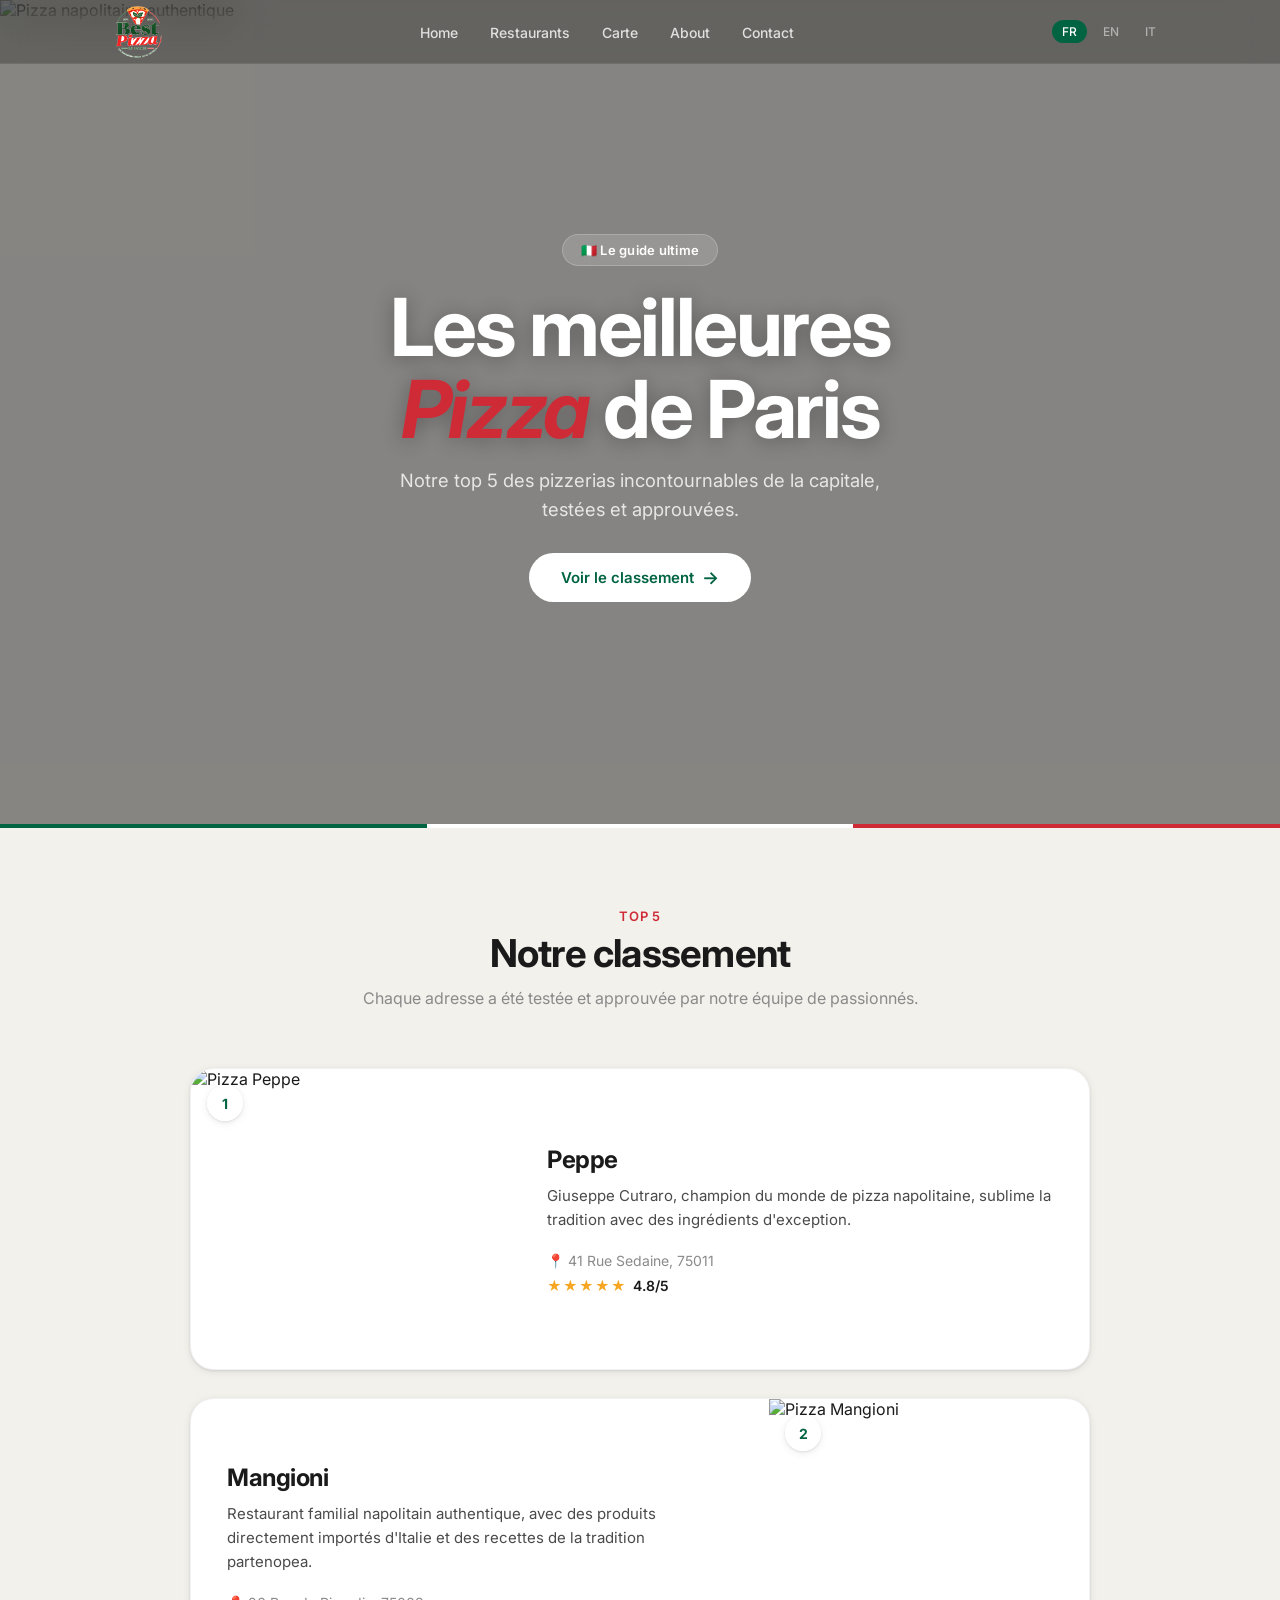
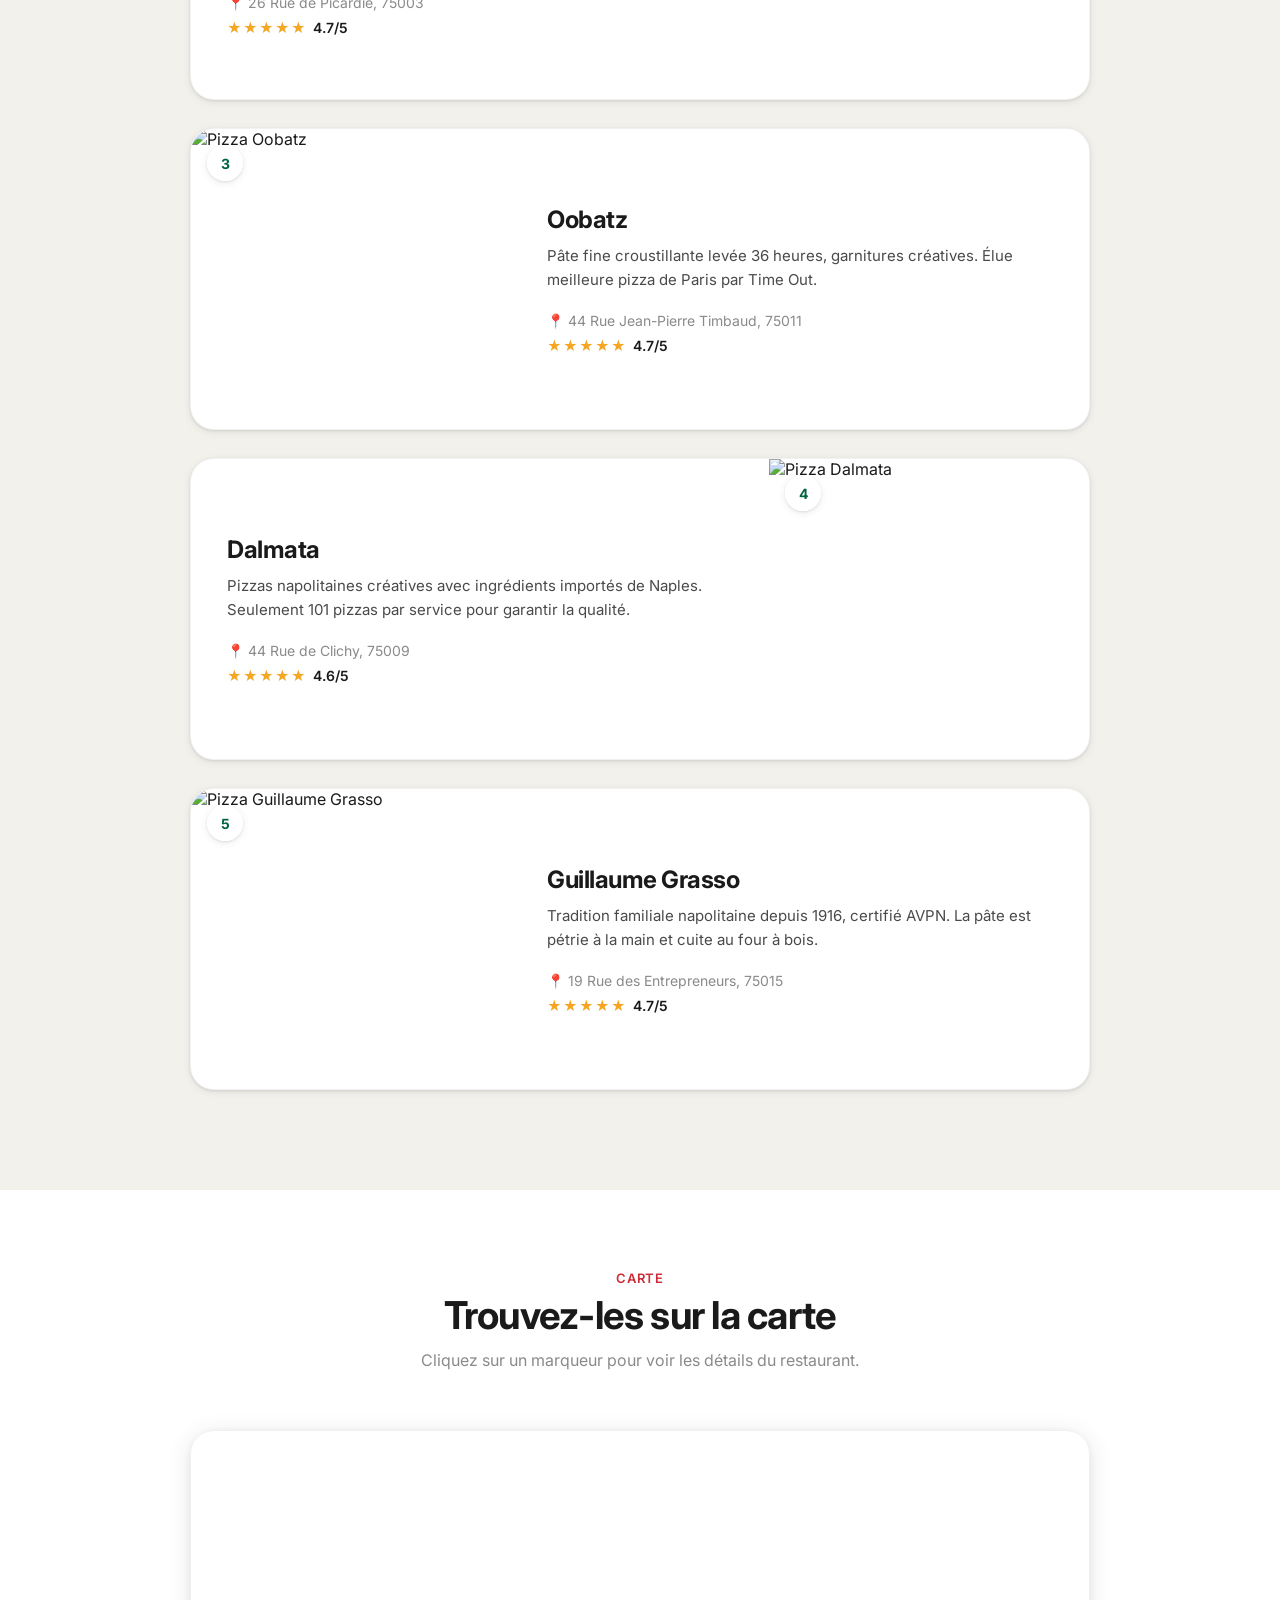
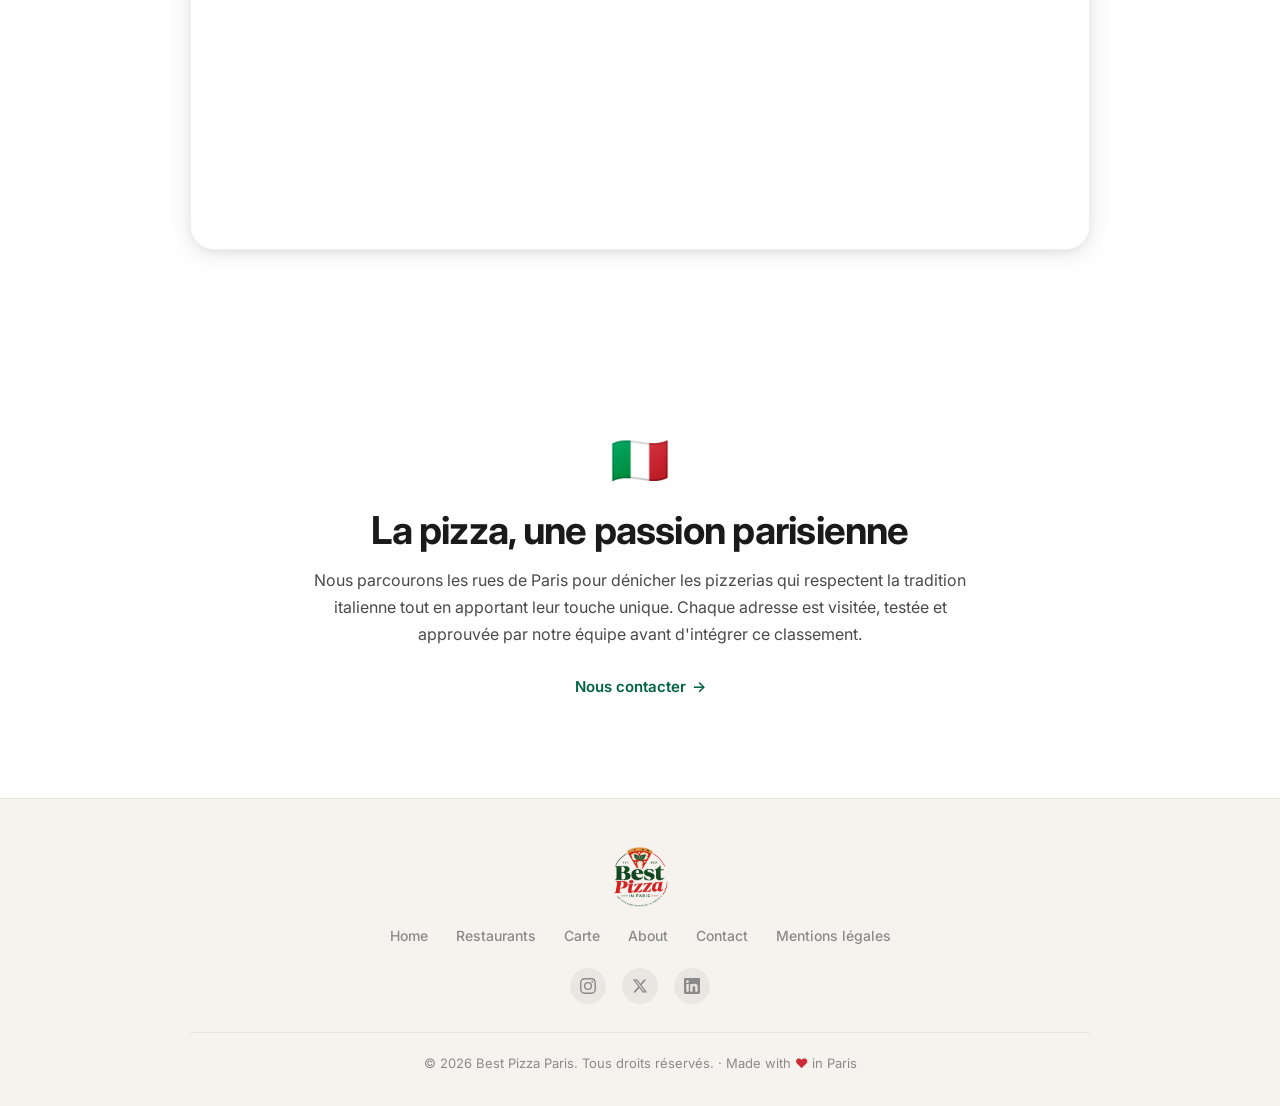
==== index.html @ 92c6fff0 "Initial commit: Best Pizza Paris website Top 5 des meilleures pizzerias de Paris avec hero immersif," ====
<!DOCTYPE html>
<html lang="fr" dir="ltr">
<head>
  <meta charset="UTF-8">
  <meta name="viewport" content="width=device-width, initial-scale=1.0">
  <title>Best Pizza Paris 2026 — Top 5 des meilleures pizzerias de Paris</title>
  <meta name="description" content="Classement 2026 des 5 meilleures pizzerias de Paris : Peppe, Mangioni, Oobatz, Dalmata et Guillaume Grasso. Adresses, avis et carte interactive pour trouver la meilleure pizza napolitaine de la capitale.">
  <meta name="keywords" content="meilleure pizza Paris, pizzeria Paris, pizza napolitaine Paris, top pizza Paris 2026, Peppe pizza, Mangioni, Oobatz, Dalmata, Guillaume Grasso, best pizza Paris">
  <meta name="author" content="Best Pizza Paris">
  <meta name="robots" content="index, follow">
  <link rel="canonical" href="https://bestpizzaparis.com/">

  <!-- Open Graph / Facebook -->
  <meta property="og:type" content="website">
  <meta property="og:url" content="https://bestpizzaparis.com/">
  <meta property="og:title" content="Best Pizza Paris 2026 — Top 5 des meilleures pizzerias">
  <meta property="og:description" content="Classement 2026 des 5 meilleures pizzerias de Paris. Peppe, Mangioni, Oobatz, Dalmata et Guillaume Grasso : adresses, avis et carte interactive.">
  <meta property="og:image" content="https://bestpizzaparis.com/logo.png">
  <meta property="og:locale" content="fr_FR">
  <meta property="og:site_name" content="Best Pizza Paris">

  <!-- Twitter -->
  <meta name="twitter:card" content="summary_large_image">
  <meta name="twitter:title" content="Best Pizza Paris 2026 — Top 5 des meilleures pizzerias">
  <meta name="twitter:description" content="Classement 2026 des 5 meilleures pizzerias de Paris. Adresses, avis et carte interactive.">
  <meta name="twitter:image" content="https://bestpizzaparis.com/logo.png">

  <!-- Favicon -->
  <link rel="icon" href="logo.png" type="image/png">
  <link rel="apple-touch-icon" href="logo.png">
  <link rel="preconnect" href="https://fonts.googleapis.com">
  <link rel="preconnect" href="https://fonts.gstatic.com" crossorigin>
  <link href="https://fonts.googleapis.com/css2?family=Inter:wght@300;400;500;600;700&display=swap" rel="stylesheet">
  <link rel="stylesheet" href="https://unpkg.com/leaflet@1.9.4/dist/leaflet.css">
  <script src="https://unpkg.com/leaflet@1.9.4/dist/leaflet.js"></script>

  <style>
    *, *::before, *::after { margin: 0; padding: 0; box-sizing: border-box; }

    :root {
      --green: #006341;
      --green-light: #e8f5ee;
      --red: #CE2B37;
      --red-light: #fdf0f0;

      --bg: #f3f1ec;
      --bg-white: #ffffff;
      --bg-warm: #f6f3ee;

      --text-dark: #1a1a1a;
      --text-body: #4a4a4a;
      --text-muted: #8a8a8a;

      --font: 'Inter', -apple-system, BlinkMacSystemFont, 'Segoe UI', sans-serif;
      --radius: 16px;
      --radius-lg: 24px;
      --shadow-sm: 0 2px 8px rgba(0,0,0,0.08), 0 1px 3px rgba(0,0,0,0.1);
      --shadow-md: 0 4px 24px rgba(0,0,0,0.1), 0 2px 8px rgba(0,0,0,0.06);
      --shadow-lg: 0 12px 48px rgba(0,0,0,0.12), 0 4px 16px rgba(0,0,0,0.08);
      --ease: cubic-bezier(0.25, 0.1, 0.25, 1.0);
    }

    html { scroll-behavior: smooth; }

    body {
      font-family: var(--font);
      color: var(--text-dark);
      background: var(--bg);
      -webkit-font-smoothing: antialiased;
      overflow-x: hidden;
    }

    img { max-width: 100%; display: block; }
    a { text-decoration: none; color: inherit; }

    /* ===== TRICOLOR BAR ===== */
    .tricolor {
      height: 3px;
      background: linear-gradient(90deg, var(--green) 33.33%, #fff 33.33%, #fff 66.66%, var(--red) 66.66%);
      position: relative;
      z-index: 10000;
    }

    /* ===== NAV ===== */
    .nav {
      position: fixed;
      top: 0;
      left: 0;
      right: 0;
      z-index: 9999;
      height: 64px;
      background: rgba(0, 0, 0, 0.25);
      backdrop-filter: saturate(180%) blur(20px);
      -webkit-backdrop-filter: saturate(180%) blur(20px);
      border-bottom: 1px solid rgba(255,255,255,0.08);
      display: flex;
      align-items: center;
      justify-content: center;
      transition: background 0.4s ease;
    }

    .nav.nav--scrolled {
      background: rgba(255, 255, 255, 0.92);
      border-bottom-color: rgba(0,0,0,0.06);
    }

    .nav__inner {
      width: 100%;
      max-width: 1100px;
      display: flex;
      align-items: center;
      justify-content: space-between;
      padding: 0 24px;
    }

    .nav__logo {
      display: flex;
      align-items: center;
    }

    .nav__logo-img {
      height: 52px;
      width: auto;
      filter: brightness(1.15);
    }

    .nav--scrolled .nav__logo-img {
      filter: none;
    }

    .nav__links {
      display: flex;
      align-items: center;
      gap: 32px;
      list-style: none;
    }

    .nav__link {
      font-size: 14px;
      font-weight: 500;
      color: rgba(255,255,255,0.8);
      transition: color 0.3s ease;
    }

    .nav__link:hover { color: #fff; }
    .nav--scrolled .nav__link { color: var(--text-body); }
    .nav--scrolled .nav__link:hover { color: var(--text-dark); }

    .nav__right {
      display: flex;
      align-items: center;
      gap: 6px;
    }

    .nav__lang-item {
      font-size: 12px;
      font-weight: 500;
      color: rgba(255,255,255,0.5);
      padding: 4px 10px;
      border-radius: 980px;
      cursor: pointer;
      transition: all 0.3s ease;
    }

    .nav__lang-item:hover { color: rgba(255,255,255,0.9); }
    .nav__lang-item.active { color: #fff; background: var(--green); }
    .nav--scrolled .nav__lang-item { color: var(--text-muted); }
    .nav--scrolled .nav__lang-item:hover { color: var(--text-body); }

    .nav__menu-btn {
      display: none;
      background: none;
      border: none;
      cursor: pointer;
      width: 24px;
      height: 24px;
      flex-direction: column;
      justify-content: center;
      align-items: center;
      gap: 5px;
    }

    .nav__menu-btn span {
      display: block;
      width: 18px;
      height: 1.5px;
      background: #fff;
      border-radius: 1px;
      transition: background 0.3s ease;
    }

    .nav--scrolled .nav__menu-btn span { background: var(--text-dark); }

    @media (max-width: 768px) {
      .nav__links { display: none; }
      .nav__menu-btn { display: flex; }
    }

    /* ===== HERO ===== */
    .hero {
      position: relative;
      min-height: 92vh;
      display: flex;
      align-items: center;
      justify-content: center;
      overflow: hidden;
    }

    .hero__bg {
      position: absolute;
      inset: 0;
      z-index: 0;
    }

    .hero__bg img {
      width: 100%;
      height: 100%;
      object-fit: cover;
      object-position: center 40%;
    }

    .hero__bg::after {
      content: '';
      position: absolute;
      inset: 0;
      background: rgba(0,0,0,0.45);
    }

    .hero__content {
      position: relative;
      z-index: 1;
      text-align: center;
      padding: 56px 24px 48px;
      max-width: 800px;
    }

    .hero__badge {
      display: inline-flex;
      align-items: center;
      gap: 6px;
      background: rgba(255,255,255,0.15);
      backdrop-filter: blur(12px);
      -webkit-backdrop-filter: blur(12px);
      border: 1px solid rgba(255,255,255,0.2);
      color: #fff;
      font-size: 13px;
      font-weight: 600;
      padding: 7px 18px;
      border-radius: 980px;
      margin-bottom: 20px;
      letter-spacing: .02em;
    }

    .hero__title {
      font-size: clamp(2.8rem, 7vw + 0.5rem, 5rem);
      font-weight: 700;
      color: #fff;
      letter-spacing: -.03em;
      line-height: 1.02;
      margin-bottom: 16px;
      text-shadow: 0 2px 20px rgba(0,0,0,0.3);
    }

    .hero__title-accent {
      color: var(--red);
      font-style: italic;
    }

    .hero__subtitle {
      font-size: clamp(1rem, 1.5vw, 1.15rem);
      font-weight: 400;
      color: rgba(255,255,255,0.8);
      line-height: 1.6;
      margin-bottom: 28px;
      max-width: 480px;
      margin-left: auto;
      margin-right: auto;
    }

    .hero__cta {
      display: inline-flex;
      align-items: center;
      gap: 8px;
      background: #fff;
      color: var(--green);
      font-size: 15px;
      font-weight: 600;
      padding: 14px 32px;
      border-radius: 980px;
      transition: all 0.3s var(--ease);
    }

    .hero__cta:hover {
      background: var(--green);
      color: #fff;
      transform: translateY(-2px);
      box-shadow: 0 8px 30px rgba(0,0,0,0.3);
    }

    .hero__cta-arrow {
      transition: transform 0.3s var(--ease);
      font-size: 18px;
    }

    .hero__cta:hover .hero__cta-arrow { transform: translateX(4px); }

    /* Tricolor stripe at bottom of hero */
    .hero__stripe {
      position: absolute;
      bottom: 0;
      left: 0;
      right: 0;
      height: 4px;
      background: linear-gradient(90deg, var(--green) 33.33%, #fff 33.33%, #fff 66.66%, var(--red) 66.66%);
      z-index: 2;
    }

    @media (max-width: 768px) {
      .hero { min-height: 80vh; }
      .hero__content { padding: 0 20px 48px; }
    }

    /* ===== RESTAURANTS ===== */
    .restaurants {
      padding: 80px 24px 100px;
      background: var(--bg);
    }

    .section-header {
      text-align: center;
      max-width: 600px;
      margin: 0 auto 56px;
    }

    .section-header__label {
      font-size: 13px;
      font-weight: 600;
      color: var(--red);
      text-transform: uppercase;
      letter-spacing: .06em;
      margin-bottom: 8px;
    }

    .section-header__title {
      font-size: clamp(1.8rem, 3vw, 2.5rem);
      font-weight: 700;
      color: var(--text-dark);
      letter-spacing: -.02em;
      line-height: 1.1;
      margin-bottom: 12px;
    }

    .section-header__desc {
      font-size: 16px;
      color: var(--text-muted);
      line-height: 1.6;
    }

    /* ===== RESTAURANT CARDS ===== */
    .restaurant-list {
      max-width: 900px;
      margin: 0 auto;
      display: flex;
      flex-direction: column;
      gap: 28px;
    }

    .card {
      display: grid;
      grid-template-columns: 320px 1fr;
      background: var(--bg-white);
      border-radius: var(--radius-lg);
      overflow: hidden;
      box-shadow: var(--shadow-sm);
      border: 1px solid rgba(0,0,0,0.05);
      transition: box-shadow 0.4s var(--ease), transform 0.4s var(--ease);
      position: relative;
    }

    .card:hover {
      box-shadow: var(--shadow-lg);
      transform: translateY(-3px);
    }

    .card--reverse {
      grid-template-columns: 1fr 320px;
    }

    .card--reverse .card__img-wrap { order: 2; }
    .card--reverse .card__body { order: 1; }

    .card__img-wrap {
      position: relative;
      overflow: hidden;
      height: 300px;
    }

    .card__img {
      width: 100%;
      height: 100%;
      object-fit: cover;
      transition: transform 1s var(--ease);
    }

    .card:hover .card__img { transform: scale(1.05); }

    .card__rank {
      position: absolute;
      top: 16px;
      left: 16px;
      width: 36px;
      height: 36px;
      background: rgba(255,255,255,0.95);
      backdrop-filter: blur(8px);
      border-radius: 50%;
      display: flex;
      align-items: center;
      justify-content: center;
      font-size: 14px;
      font-weight: 700;
      color: var(--green);
      box-shadow: var(--shadow-sm);
      z-index: 2;
    }

    .card__body {
      padding: 40px 36px;
      display: flex;
      flex-direction: column;
      justify-content: center;
    }

    .card__name {
      font-size: 24px;
      font-weight: 700;
      color: var(--text-dark);
      letter-spacing: -.02em;
      margin-bottom: 10px;
    }

    .card__desc {
      font-size: 15px;
      color: var(--text-body);
      line-height: 1.6;
      margin-bottom: 20px;
    }

    .card__meta {
      display: flex;
      flex-direction: column;
      gap: 8px;
    }

    .card__location {
      font-size: 14px;
      color: var(--text-muted);
      display: flex;
      align-items: center;
      gap: 6px;
    }

    .card__rating {
      font-size: 14px;
      font-weight: 600;
      color: var(--text-dark);
      display: flex;
      align-items: center;
      gap: 6px;
    }

    .card__rating-stars {
      color: #f5a623;
      letter-spacing: 1px;
    }

    @media (max-width: 768px) {
      .card,
      .card--reverse {
        grid-template-columns: 1fr;
      }

      .card--reverse .card__img-wrap { order: 0; }
      .card--reverse .card__body { order: 0; }

      .card__img-wrap {
        height: 220px;
      }

      .card__body { padding: 24px 20px; }

      .restaurants { padding: 56px 16px 72px; }
    }

    /* ===== MAP ===== */
    .map-section {
      padding: 80px 24px 100px;
      background: var(--bg-white);
    }

    .map-wrapper {
      max-width: 900px;
      margin: 0 auto;
    }

    .map-container {
      height: 420px;
      border-radius: var(--radius-lg);
      overflow: hidden;
      box-shadow: var(--shadow-md);
      border: 1px solid rgba(0,0,0,0.06);
    }

    .map-container .leaflet-popup-content-wrapper {
      border-radius: 12px;
      font-family: var(--font);
      padding: 4px;
    }

    .map-container .leaflet-popup-content {
      margin: 10px 14px;
      font-size: 14px;
      line-height: 1.5;
    }

    .map-popup__name {
      font-weight: 700;
      font-size: 15px;
      color: var(--text-dark);
      margin-bottom: 2px;
    }

    .map-popup__addr {
      color: var(--text-muted);
      font-size: 13px;
    }

    .map-popup__rating {
      font-weight: 600;
      color: #f5a623;
      font-size: 13px;
      margin-top: 4px;
    }

    @media (max-width: 768px) {
      .map-section { padding: 56px 16px 72px; }
      .map-container { height: 320px; }
    }

    /* ===== ABOUT ===== */
    .about {
      padding: 80px 24px 100px;
      background: var(--bg-white);
    }

    .about__inner {
      max-width: 680px;
      margin: 0 auto;
      text-align: center;
    }

    .about__icon {
      font-size: 48px;
      margin-bottom: 20px;
    }

    .about__title {
      font-size: clamp(1.8rem, 3vw, 2.5rem);
      font-weight: 700;
      color: var(--text-dark);
      letter-spacing: -.02em;
      line-height: 1.1;
      margin-bottom: 16px;
    }

    .about__text {
      font-size: 16px;
      color: var(--text-body);
      line-height: 1.7;
      margin-bottom: 28px;
    }

    .about__cta {
      display: inline-flex;
      align-items: center;
      gap: 6px;
      font-size: 15px;
      font-weight: 600;
      color: var(--green);
      border-bottom: 2px solid transparent;
      transition: border-color 0.3s;
    }

    .about__cta:hover { border-bottom-color: var(--green); }

    .about__cta-arrow {
      transition: transform 0.3s var(--ease);
    }

    .about__cta:hover .about__cta-arrow { transform: translateX(3px); }

    @media (max-width: 768px) {
      .about { padding: 56px 20px 72px; }
    }

    /* ===== FOOTER ===== */
    .footer {
      background: var(--bg-warm);
      padding: 48px 24px 32px;
      border-top: 1px solid rgba(0,0,0,0.06);
    }

    .footer__inner {
      max-width: 900px;
      margin: 0 auto;
      text-align: center;
    }

    .footer__logo {
      font-size: 18px;
      font-weight: 700;
      color: var(--text-dark);
      display: inline-flex;
      align-items: center;
      gap: 8px;
      margin-bottom: 20px;
    }

    .footer__links {
      display: flex;
      justify-content: center;
      gap: 28px;
      margin-bottom: 24px;
      flex-wrap: wrap;
    }

    .footer__link {
      font-size: 14px;
      color: var(--text-muted);
      font-weight: 500;
      transition: color 0.2s;
    }

    .footer__link:hover { color: var(--text-dark); }

    .footer__social {
      display: flex;
      justify-content: center;
      gap: 16px;
      margin-bottom: 28px;
    }

    .footer__social-link {
      width: 36px;
      height: 36px;
      border-radius: 50%;
      background: rgba(0,0,0,0.05);
      display: flex;
      align-items: center;
      justify-content: center;
      transition: all 0.2s;
    }

    .footer__social-link:hover { background: var(--green); }
    .footer__social-link:hover svg { fill: #fff; }

    .footer__social-icon {
      width: 16px;
      height: 16px;
      fill: var(--text-muted);
      transition: fill 0.2s;
    }

    .footer__divider {
      border: none;
      border-top: 1px solid rgba(0,0,0,0.06);
      margin-bottom: 20px;
    }

    .footer__copy {
      font-size: 13px;
      color: var(--text-muted);
      line-height: 1.6;
    }

    .footer__heart { color: var(--red); }

    /* ===== HERO ENTRANCE (loads immediately) ===== */
    .hero .fade-in {
      opacity: 0;
      transform: translateY(16px);
      animation: heroIn 0.8s var(--ease) forwards;
    }

    .hero .fade-in:nth-child(1) { animation-delay: 0.1s; }
    .hero .fade-in:nth-child(2) { animation-delay: 0.2s; }
    .hero .fade-in:nth-child(3) { animation-delay: 0.3s; }
    .hero .fade-in:nth-child(4) { animation-delay: 0.4s; }
    .hero .fade-in:nth-child(5) { animation-delay: 0.5s; }

    @keyframes heroIn {
      to { opacity: 1; transform: translateY(0); }
    }

    /* ===== SCROLL REVEAL (for below-fold content) ===== */
    .reveal {
      opacity: 0;
      transform: translateY(20px);
      transition: opacity 0.8s var(--ease), transform 0.8s var(--ease);
      will-change: transform, opacity;
    }

    .reveal.is-visible {
      opacity: 1;
      transform: translateY(0);
    }

    .reveal-group .reveal:nth-child(1) { transition-delay: 0s; }
    .reveal-group .reveal:nth-child(2) { transition-delay: 0.1s; }
    .reveal-group .reveal:nth-child(3) { transition-delay: 0.15s; }

    .card.reveal:nth-child(2) { transition-delay: 0.08s; }
    .card.reveal:nth-child(3) { transition-delay: 0.12s; }
    .card.reveal:nth-child(4) { transition-delay: 0.16s; }
    .card.reveal:nth-child(5) { transition-delay: 0.2s; }
  </style>

  <!-- Schema.org : WebSite -->
  <script type="application/ld+json">
  {
    "@context": "https://schema.org",
    "@type": "WebSite",
    "name": "Best Pizza Paris",
    "url": "https://bestpizzaparis.com/",
    "description": "Classement 2026 des 5 meilleures pizzerias de Paris",
    "inLanguage": "fr"
  }
  </script>

  <!-- Schema.org : ItemList + Restaurants enrichis -->
  <script type="application/ld+json">
  {
    "@context": "https://schema.org",
    "@type": "ItemList",
    "name": "Top 5 des meilleures pizzerias de Paris 2026",
    "description": "Classement des 5 meilleures pizzerias de Paris, testées et approuvées.",
    "url": "https://bestpizzaparis.com/",
    "numberOfItems": 5,
    "itemListElement": [
      {
        "@type": "ListItem",
        "position": 1,
        "item": {
          "@type": "Restaurant",
          "name": "Peppe",
          "description": "Giuseppe Cutraro, champion du monde de pizza napolitaine, sublime la tradition avec des ingrédients d'exception.",
          "servesCuisine": ["Pizza napolitaine", "Italienne"],
          "priceRange": "$$",
          "address": {
            "@type": "PostalAddress",
            "streetAddress": "41 Rue Sedaine",
            "addressLocality": "Paris",
            "postalCode": "75011",
            "addressCountry": "FR"
          },
          "geo": { "@type": "GeoCoordinates", "latitude": 48.8568, "longitude": 2.3789 },
          "aggregateRating": { "@type": "AggregateRating", "ratingValue": "4.8", "bestRating": "5", "worstRating": "1" }
        }
      },
      {
        "@type": "ListItem",
        "position": 2,
        "item": {
          "@type": "Restaurant",
          "name": "Mangioni",
          "description": "Restaurant familial napolitain authentique, avec des produits directement importés d'Italie.",
          "servesCuisine": ["Pizza napolitaine", "Italienne"],
          "priceRange": "$$",
          "address": {
            "@type": "PostalAddress",
            "streetAddress": "26 Rue de Picardie",
            "addressLocality": "Paris",
            "postalCode": "75003",
            "addressCountry": "FR"
          },
          "geo": { "@type": "GeoCoordinates", "latitude": 48.8638, "longitude": 2.3625 },
          "aggregateRating": { "@type": "AggregateRating", "ratingValue": "4.7", "bestRating": "5", "worstRating": "1" }
        }
      },
      {
        "@type": "ListItem",
        "position": 3,
        "item": {
          "@type": "Restaurant",
          "name": "Oobatz",
          "description": "Pâte fine croustillante levée 36 heures, garnitures créatives. Élue meilleure pizza de Paris par Time Out.",
          "servesCuisine": ["Pizza", "Italienne"],
          "priceRange": "$$",
          "address": {
            "@type": "PostalAddress",
            "streetAddress": "44 Rue Jean-Pierre Timbaud",
            "addressLocality": "Paris",
            "postalCode": "75011",
            "addressCountry": "FR"
          },
          "geo": { "@type": "GeoCoordinates", "latitude": 48.8652, "longitude": 2.3735 },
          "aggregateRating": { "@type": "AggregateRating", "ratingValue": "4.7", "bestRating": "5", "worstRating": "1" }
        }
      },
      {
        "@type": "ListItem",
        "position": 4,
        "item": {
          "@type": "Restaurant",
          "name": "Dalmata",
          "description": "Pizzas napolitaines créatives avec ingrédients importés de Naples. Seulement 101 pizzas par service.",
          "servesCuisine": ["Pizza napolitaine", "Italienne"],
          "priceRange": "$$",
          "address": {
            "@type": "PostalAddress",
            "streetAddress": "44 Rue de Clichy",
            "addressLocality": "Paris",
            "postalCode": "75009",
            "addressCountry": "FR"
          },
          "geo": { "@type": "GeoCoordinates", "latitude": 48.8813, "longitude": 2.3293 },
          "aggregateRating": { "@type": "AggregateRating", "ratingValue": "4.6", "bestRating": "5", "worstRating": "1" }
        }
      },
      {
        "@type": "ListItem",
        "position": 5,
        "item": {
          "@type": "Restaurant",
          "name": "Guillaume Grasso",
          "description": "Tradition familiale napolitaine depuis 1916, certifié AVPN. Pâte pétrie à la main et cuite au four à bois.",
          "servesCuisine": ["Pizza napolitaine", "Italienne"],
          "priceRange": "$$",
          "address": {
            "@type": "PostalAddress",
            "streetAddress": "19 Rue des Entrepreneurs",
            "addressLocality": "Paris",
            "postalCode": "75015",
            "addressCountry": "FR"
          },
          "geo": { "@type": "GeoCoordinates", "latitude": 48.8467, "longitude": 2.2892 },
          "aggregateRating": { "@type": "AggregateRating", "ratingValue": "4.7", "bestRating": "5", "worstRating": "1" }
        }
      }
    ]
  }
  </script>
</head>
<body>

  <!-- Nav -->
  <header>
  <nav class="nav" aria-label="Navigation principale">
    <div class="nav__inner">
      <a href="#" class="nav__logo">
        <img class="nav__logo-img" src="logo.png" alt="Best Pizza Paris">
      </a>
      <ul class="nav__links">
        <li><a href="#" class="nav__link">Home</a></li>
        <li><a href="#restaurants" class="nav__link">Restaurants</a></li>
        <li><a href="#map-section" class="nav__link">Carte</a></li>
        <li><a href="#about" class="nav__link">About</a></li>
        <li><a href="#contact" class="nav__link">Contact</a></li>
      </ul>
      <div class="nav__right">
        <span class="nav__lang-item active">FR</span>
        <span class="nav__lang-item">EN</span>
        <span class="nav__lang-item">IT</span>
        <button class="nav__menu-btn" aria-label="Menu">
          <span></span>
          <span></span>
        </button>
      </div>
    </div>
  </nav>
  </header>

  <main>

  <!-- Hero -->
  <section class="hero">
    <div class="hero__bg">
      <img
        src="https://images.unsplash.com/photo-1574071318508-1cdbab80d002?w=1600&q=85&auto=format"
        alt="Pizza napolitaine authentique"
        loading="eager"
      >
    </div>
    <div class="hero__content">
      <div class="hero__badge fade-in">🇮🇹 Le guide ultime</div>
      <h1 class="hero__title fade-in">Les meilleures<br><span class="hero__title-accent">Pizza</span> de Paris</h1>
      <p class="hero__subtitle fade-in">Notre top 5 des pizzerias incontournables de la capitale, testées et approuvées.</p>
      <a href="#restaurants" class="hero__cta fade-in">
        Voir le classement <span class="hero__cta-arrow">&#8594;</span>
      </a>
    </div>
    <div class="hero__stripe"></div>
  </section>

  <!-- Restaurants -->
  <section id="restaurants" class="restaurants">
    <div class="section-header reveal-group">
      <p class="section-header__label reveal">Top 5</p>
      <h2 class="section-header__title reveal">Notre classement</h2>
      <p class="section-header__desc reveal">Chaque adresse a été testée et approuvée par notre équipe de passionnés.</p>
    </div>

    <div class="restaurant-list">

      <!-- 1. Peppe -->
      <article class="card reveal">
        <div class="card__img-wrap">
          <span class="card__rank">1</span>
          <img class="card__img" src="https://static.actu.fr/uploads/2022/09/288651900-599443604934325-1453488986606021507-n.jpg" alt="Pizza Peppe" loading="lazy">
        </div>
        <div class="card__body">
          <h3 class="card__name">Peppe</h3>
          <p class="card__desc">Giuseppe Cutraro, champion du monde de pizza napolitaine, sublime la tradition avec des ingrédients d'exception.</p>
          <div class="card__meta">
            <span class="card__location">📍 41 Rue Sedaine, 75011</span>
            <span class="card__rating"><span class="card__rating-stars">★★★★★</span> 4.8/5</span>
          </div>
        </div>
      </article>

      <!-- 2. Mangioni -->
      <article class="card card--reverse reveal">
        <div class="card__img-wrap">
          <span class="card__rank">2</span>
          <img class="card__img" src="https://assets.ohmyresto.fr/cdn-cgi/image/width=1080,format=auto/https://assets.ohmyresto.fr/uploads/restaurant_cm6jerybb00byobge1wo310ml/OMR_GALLERY_SQUARE/792a2351-2412-4ea5-85b0-1803eb37808c" alt="Pizza Mangioni" loading="lazy">
        </div>
        <div class="card__body">
          <h3 class="card__name">Mangioni</h3>
          <p class="card__desc">Restaurant familial napolitain authentique, avec des produits directement importés d'Italie et des recettes de la tradition partenopea.</p>
          <div class="card__meta">
            <span class="card__location">📍 26 Rue de Picardie, 75003</span>
            <span class="card__rating"><span class="card__rating-stars">★★★★★</span> 4.7/5</span>
          </div>
        </div>
      </article>

      <!-- 3. Oobatz -->
      <article class="card reveal">
        <div class="card__img-wrap">
          <span class="card__rank">3</span>
          <img class="card__img" src="https://www.2foodtrippers.com/wp-content/uploads/2024/10/Courgette-Pizza-Slice-at-Oobatz-Pizza-in-Paris.jpg" alt="Pizza Oobatz" loading="lazy">
        </div>
        <div class="card__body">
          <h3 class="card__name">Oobatz</h3>
          <p class="card__desc">Pâte fine croustillante levée 36 heures, garnitures créatives. Élue meilleure pizza de Paris par Time Out.</p>
          <div class="card__meta">
            <span class="card__location">📍 44 Rue Jean-Pierre Timbaud, 75011</span>
            <span class="card__rating"><span class="card__rating-stars">★★★★★</span> 4.7/5</span>
          </div>
        </div>
      </article>

      <!-- 4. Dalmata -->
      <article class="card card--reverse reveal">
        <div class="card__img-wrap">
          <span class="card__rank">4</span>
          <img class="card__img" src="https://www.urbansider.com/wp-content/uploads/2020/05/dalmata-pizza.jpg" alt="Pizza Dalmata" loading="lazy">
        </div>
        <div class="card__body">
          <h3 class="card__name">Dalmata</h3>
          <p class="card__desc">Pizzas napolitaines créatives avec ingrédients importés de Naples. Seulement 101 pizzas par service pour garantir la qualité.</p>
          <div class="card__meta">
            <span class="card__location">📍 44 Rue de Clichy, 75009</span>
            <span class="card__rating"><span class="card__rating-stars">★★★★★</span> 4.6/5</span>
          </div>
        </div>
      </article>

      <!-- 5. Guillaume Grasso -->
      <article class="card reveal">
        <div class="card__img-wrap">
          <span class="card__rank">5</span>
          <img class="card__img" src="https://blogger.googleusercontent.com/img/b/R29vZ2xl/AVvXsEgldZlMxCneJ_c28HNqTwhortlOgKepBbInN6k1yF4pCCrtp8AHjUvQbJrBglqzXYckdkNauFd76L8TsLildI1tQ4ZSPHw1ueo_kitAB3Yyd8ACMysuaTuH0QRi5-BmTIAp-jBv3ybjdElh_ZlEmVWsoYWMf4F77k_bUnGdguz_J8rTUGfRST9QOQ7D/s4032/20220228_133538.jpg" alt="Pizza Guillaume Grasso" loading="lazy">
        </div>
        <div class="card__body">
          <h3 class="card__name">Guillaume Grasso</h3>
          <p class="card__desc">Tradition familiale napolitaine depuis 1916, certifié AVPN. La pâte est pétrie à la main et cuite au four à bois.</p>
          <div class="card__meta">
            <span class="card__location">📍 19 Rue des Entrepreneurs, 75015</span>
            <span class="card__rating"><span class="card__rating-stars">★★★★★</span> 4.7/5</span>
          </div>
        </div>
      </article>

    </div>
  </section>

  <!-- Map -->
  <section id="map-section" class="map-section">
    <div class="map-wrapper">
      <div class="section-header reveal-group">
        <p class="section-header__label reveal">Carte</p>
        <h2 class="section-header__title reveal">Trouvez-les sur la carte</h2>
        <p class="section-header__desc reveal">Cliquez sur un marqueur pour voir les détails du restaurant.</p>
      </div>
      <div class="map-container reveal" id="map"></div>
    </div>
  </section>

  <!-- About -->
  <section id="about" class="about">
    <div class="about__inner reveal-group">
      <div class="about__icon reveal">🇮🇹</div>
      <h2 class="about__title reveal">La pizza, une passion parisienne</h2>
      <p class="about__text reveal">
        Nous parcourons les rues de Paris pour dénicher les pizzerias qui respectent la tradition italienne tout en apportant leur touche unique. Chaque adresse est visitée, testée et approuvée par notre équipe avant d'intégrer ce classement.
      </p>
      <a href="#contact" class="about__cta reveal">
        Nous contacter <span class="about__cta-arrow">&#8594;</span>
      </a>
    </div>
  </section>

  </main>

  <!-- Footer -->
  <footer id="contact" class="footer">
    <div class="footer__inner">
      <div class="footer__logo"><img src="logo.png" alt="Best Pizza Paris" style="height:60px;width:auto;"></div>
      <div class="footer__links">
        <a href="#" class="footer__link">Home</a>
        <a href="#restaurants" class="footer__link">Restaurants</a>
        <a href="#map-section" class="footer__link">Carte</a>
        <a href="#about" class="footer__link">About</a>
        <a href="#contact" class="footer__link">Contact</a>
        <a href="#" class="footer__link">Mentions légales</a>
      </div>
      <div class="footer__social">
        <a href="#" class="footer__social-link"><svg class="footer__social-icon" viewBox="0 0 24 24"><path d="M12 2.163c3.204 0 3.584.012 4.85.07 3.252.148 4.771 1.691 4.919 4.919.058 1.265.069 1.645.069 4.849 0 3.205-.012 3.584-.069 4.849-.149 3.225-1.664 4.771-4.919 4.919-1.266.058-1.644.07-4.85.07-3.204 0-3.584-.012-4.849-.07-3.26-.149-4.771-1.699-4.919-4.92-.058-1.265-.07-1.644-.07-4.849 0-3.204.013-3.583.07-4.849.149-3.227 1.664-4.771 4.919-4.919 1.266-.057 1.645-.069 4.849-.069zM12 0C8.741 0 8.333.014 7.053.072 2.695.272.273 2.69.073 7.052.014 8.333 0 8.741 0 12c0 3.259.014 3.668.072 4.948.2 4.358 2.618 6.78 6.98 6.98C8.333 23.986 8.741 24 12 24c3.259 0 3.668-.014 4.948-.072 4.354-.2 6.782-2.618 6.979-6.98.059-1.28.073-1.689.073-4.948 0-3.259-.014-3.667-.072-4.947-.196-4.354-2.617-6.78-6.979-6.98C15.668.014 15.259 0 12 0zm0 5.838a6.162 6.162 0 100 12.324 6.162 6.162 0 000-12.324zM12 16a4 4 0 110-8 4 4 0 010 8zm6.406-11.845a1.44 1.44 0 100 2.881 1.44 1.44 0 000-2.881z"/></svg></a>
        <a href="#" class="footer__social-link"><svg class="footer__social-icon" viewBox="0 0 24 24"><path d="M18.244 2.25h3.308l-7.227 8.26 8.502 11.24H16.17l-5.214-6.817L4.99 21.75H1.68l7.73-8.835L1.254 2.25H8.08l4.713 6.231zm-1.161 17.52h1.833L7.084 4.126H5.117z"/></svg></a>
        <a href="#" class="footer__social-link"><svg class="footer__social-icon" viewBox="0 0 24 24"><path d="M20.447 20.452h-3.554v-5.569c0-1.328-.027-3.037-1.852-3.037-1.853 0-2.136 1.445-2.136 2.939v5.667H9.351V9h3.414v1.561h.046c.477-.9 1.637-1.85 3.37-1.85 3.601 0 4.267 2.37 4.267 5.455v6.286zM5.337 7.433a2.062 2.062 0 01-2.063-2.065 2.064 2.064 0 112.063 2.065zm1.782 13.019H3.555V9h3.564v11.452zM22.225 0H1.771C.792 0 0 .774 0 1.729v20.542C0 23.227.792 24 1.771 24h20.451C23.2 24 24 23.227 24 22.271V1.729C24 .774 23.2 0 22.222 0h.003z"/></svg></a>
      </div>
      <hr class="footer__divider">
      <p class="footer__copy">
        &copy; 2026 Best Pizza Paris. Tous droits réservés. &middot; Made with <span class="footer__heart">&#10084;</span> in Paris
      </p>
    </div>
  </footer>

  <script>
    // Nav scroll transition
    const nav = document.querySelector('.nav');
    const hero = document.querySelector('.hero');
    const navObserver = new IntersectionObserver(
      ([entry]) => {
        nav.classList.toggle('nav--scrolled', !entry.isIntersecting);
      },
      { threshold: 0.15 }
    );
    navObserver.observe(hero);

    // Map
    const restaurants = [
      { name: 'Peppe', addr: '41 Rue Sedaine, 75011', rating: '4.8/5', lat: 48.8568, lng: 2.3789 },
      { name: 'Mangioni', addr: '26 Rue de Picardie, 75003', rating: '4.7/5', lat: 48.8638, lng: 2.3625 },
      { name: 'Oobatz', addr: '44 Rue Jean-Pierre Timbaud, 75011', rating: '4.7/5', lat: 48.8652, lng: 2.3735 },
      { name: 'Dalmata', addr: '44 Rue de Clichy, 75009', rating: '4.6/5', lat: 48.8813, lng: 2.3293 },
      { name: 'Guillaume Grasso', addr: '19 Rue des Entrepreneurs, 75015', rating: '4.7/5', lat: 48.8467, lng: 2.2892 }
    ];

    const mapEl = document.getElementById('map');
    const mapObs = new IntersectionObserver(([entry]) => {
      if (entry.isIntersecting) {
        mapObs.disconnect();
        const map = L.map('map', { scrollWheelZoom: false }).setView([48.862, 2.355], 13);
        L.tileLayer('https://{s}.basemaps.cartocdn.com/rastertiles/voyager/{z}/{x}/{y}{r}.png', {
          attribution: '&copy; <a href="https://www.openstreetmap.org/copyright">OSM</a> &copy; <a href="https://carto.com/">CARTO</a>',
          maxZoom: 19
        }).addTo(map);

        const pizzaIcon = L.divIcon({
          html: '<div style="font-size:28px;filter:drop-shadow(0 2px 4px rgba(0,0,0,0.3))">🍕</div>',
          iconSize: [32, 32],
          iconAnchor: [16, 16],
          className: ''
        });

        restaurants.forEach((r, i) => {
          L.marker([r.lat, r.lng], { icon: pizzaIcon })
            .addTo(map)
            .bindPopup(`<div class="map-popup__name">${i + 1}. ${r.name}</div><div class="map-popup__addr">📍 ${r.addr}</div><div class="map-popup__rating">★ ${r.rating}</div>`);
        });
      }
    }, { threshold: 0.1 });
    mapObs.observe(mapEl);

    // Scroll reveal
    const observer = new IntersectionObserver(
      (entries) => {
        entries.forEach(entry => {
          if (entry.isIntersecting) {
            entry.target.classList.add('is-visible');
          }
        });
      },
      { threshold: 0.1, rootMargin: '0px 0px -30px 0px' }
    );
    document.querySelectorAll('.reveal').forEach(el => observer.observe(el));
  </script>

</body>
</html>
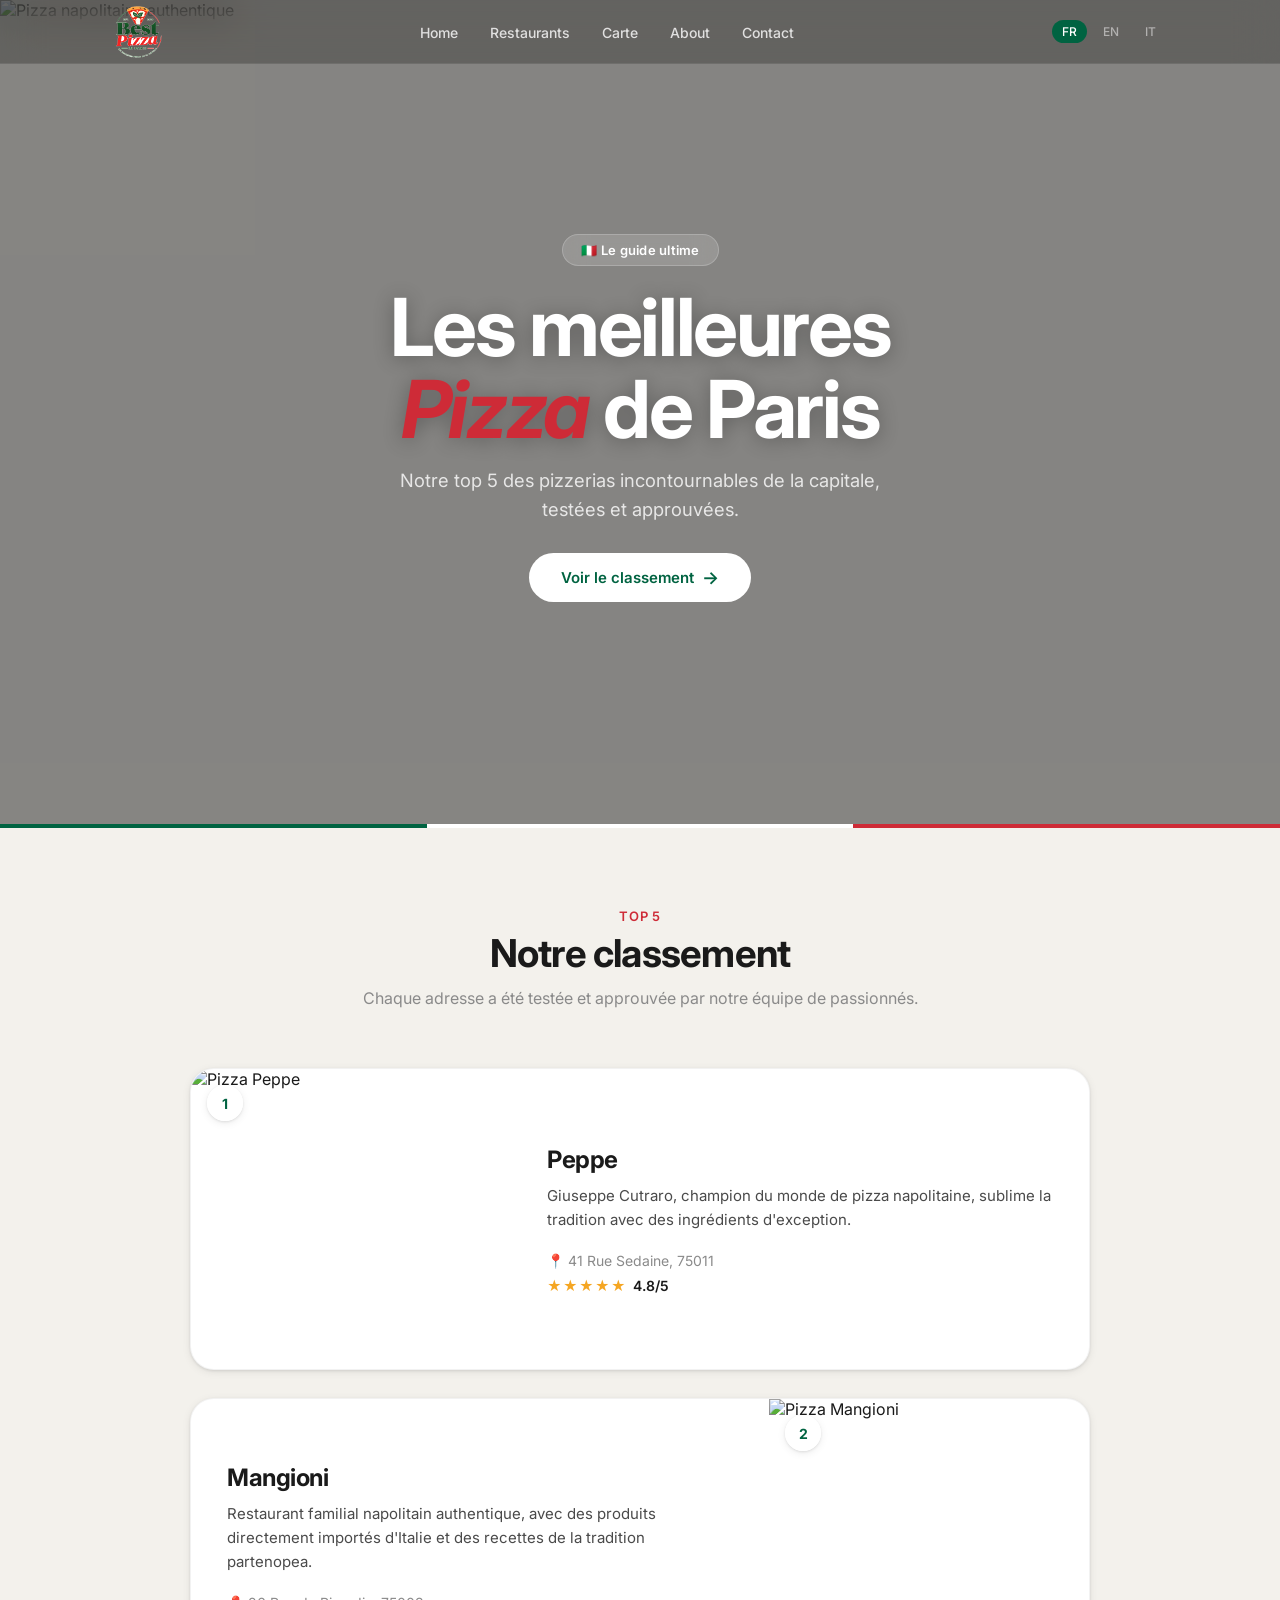
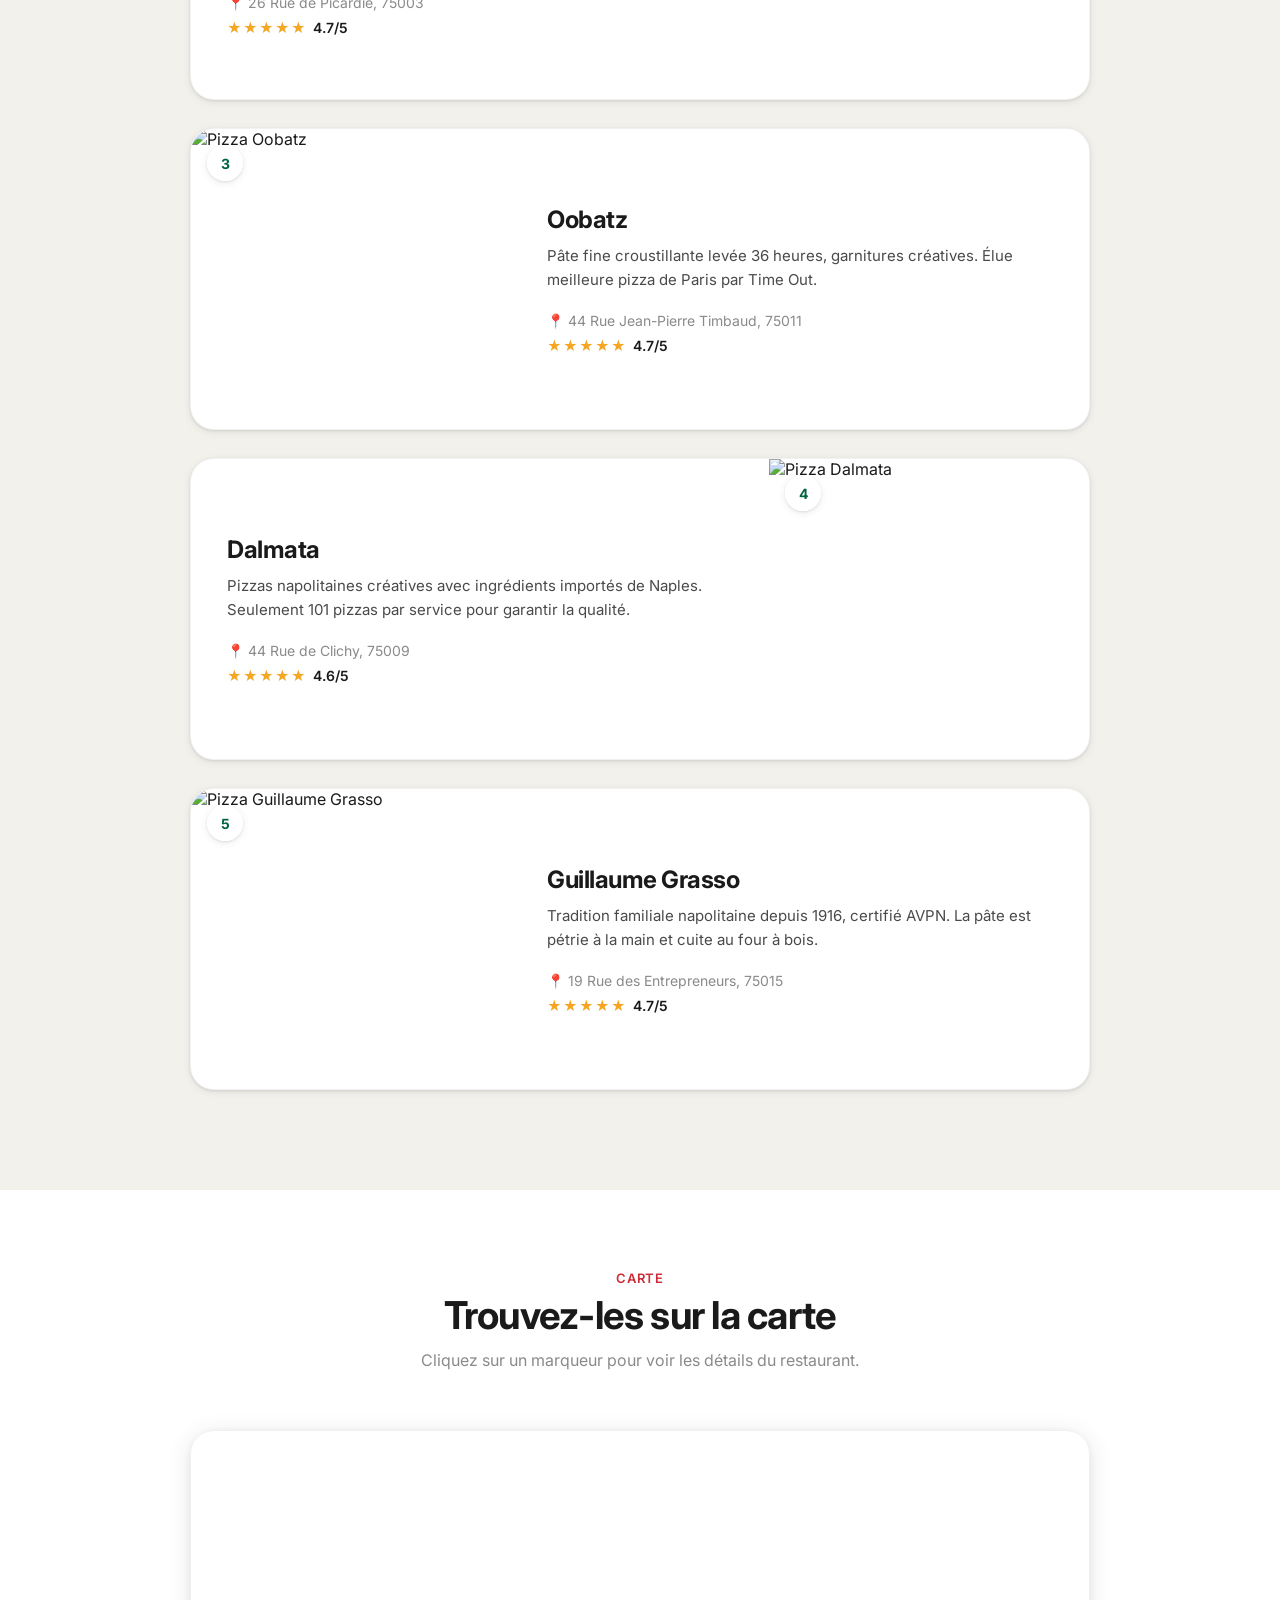
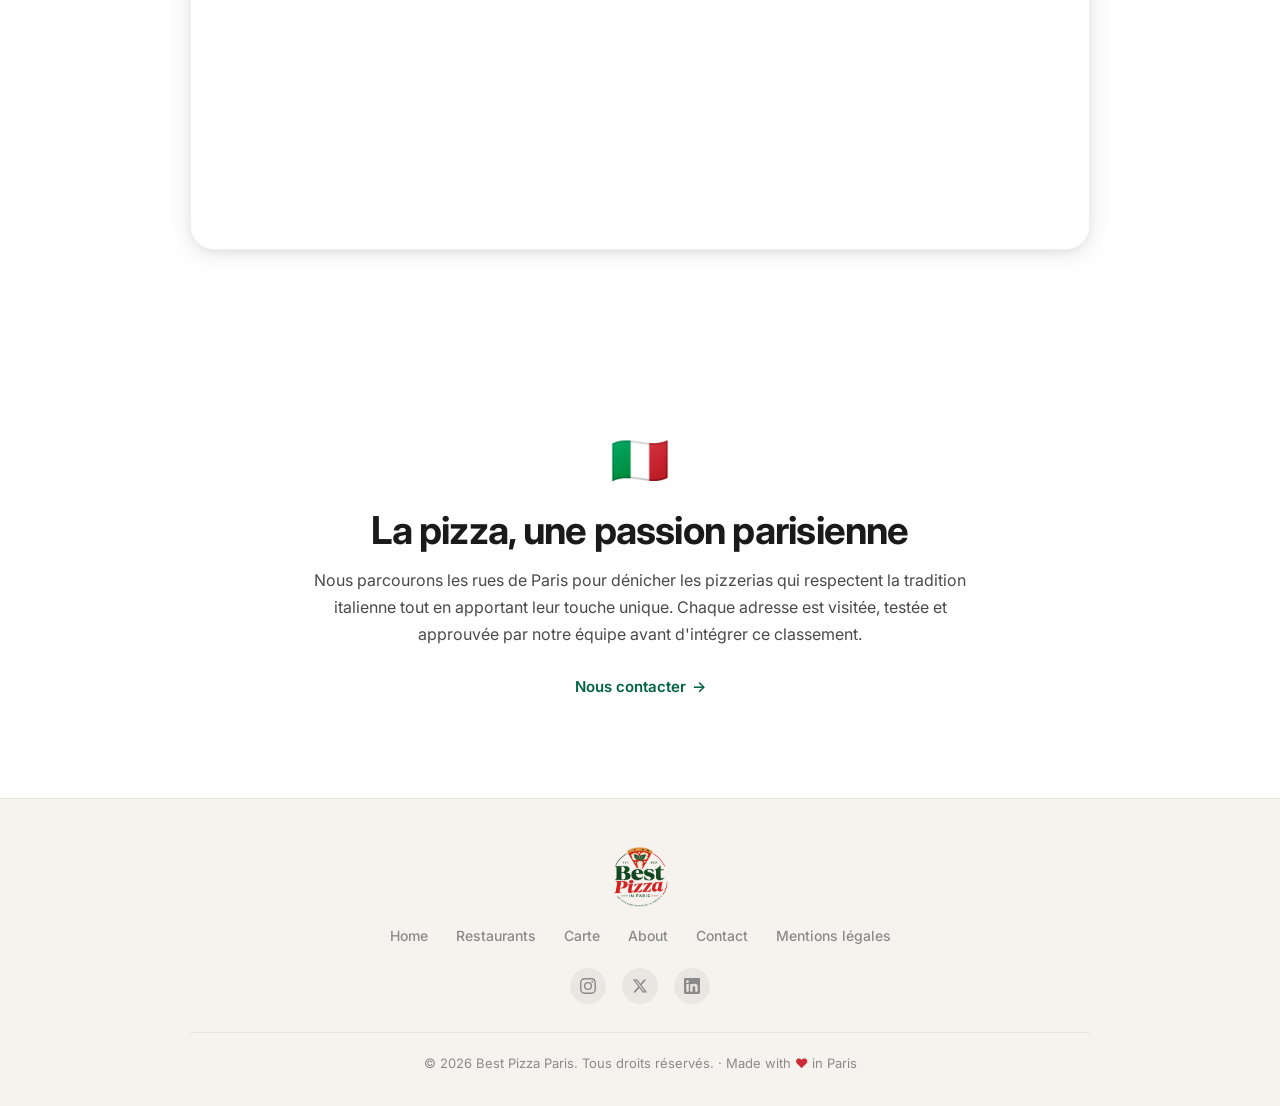
==== commit d07b4cd1: "Add performance, accessibility, and UX improvements Performance: - Preload Google Fonts, defer Leafl" ====
--- a/index.html
+++ b/index.html
@@ -8,6 +8,8 @@
   <meta name="keywords" content="meilleure pizza Paris, pizzeria Paris, pizza napolitaine Paris, top pizza Paris 2026, Peppe pizza, Mangioni, Oobatz, Dalmata, Guillaume Grasso, best pizza Paris">
   <meta name="author" content="Best Pizza Paris">
   <meta name="robots" content="index, follow">
+  <meta name="referrer" content="strict-origin-when-cross-origin">
+  <meta http-equiv="X-Content-Type-Options" content="nosniff">
   <link rel="canonical" href="https://bestpizzaparis.com/">
 
   <!-- Open Graph / Facebook -->
@@ -28,11 +30,14 @@
   <!-- Favicon -->
   <link rel="icon" href="logo.png" type="image/png">
   <link rel="apple-touch-icon" href="logo.png">
+  <!-- Fonts: preconnect + preload for speed -->
   <link rel="preconnect" href="https://fonts.googleapis.com">
   <link rel="preconnect" href="https://fonts.gstatic.com" crossorigin>
-  <link href="https://fonts.googleapis.com/css2?family=Inter:wght@300;400;500;600;700&display=swap" rel="stylesheet">
-  <link rel="stylesheet" href="https://unpkg.com/leaflet@1.9.4/dist/leaflet.css">
-  <script src="https://unpkg.com/leaflet@1.9.4/dist/leaflet.js"></script>
+  <link rel="preload" as="style" href="https://fonts.googleapis.com/css2?family=Inter:wght@400;600;700&display=swap">
+  <link href="https://fonts.googleapis.com/css2?family=Inter:wght@400;600;700&display=swap" rel="stylesheet">
+  <!-- Leaflet: defer load (not needed above the fold) -->
+  <link rel="stylesheet" href="https://unpkg.com/leaflet@1.9.4/dist/leaflet.css" integrity="sha384-sHL9NAb7lN7rfvG5lfHpm643Xkcjzp4jFvuavGOndn6pjVqS6ny56CAt3nsEVT4H" crossorigin="anonymous" media="print" onload="this.media='all'">
+  <script src="https://unpkg.com/leaflet@1.9.4/dist/leaflet.js" integrity="sha384-cxOPjt7s7Iz04uaHJceBmS+qpjv2JkIHNVcuOrM+YHwZOmJGBXI00mdUXEq65HTH" crossorigin="anonymous" defer></script>
 
   <style>
     *, *::before, *::after { margin: 0; padding: 0; box-sizing: border-box; }
@@ -722,6 +727,120 @@
     .card.reveal:nth-child(3) { transition-delay: 0.12s; }
     .card.reveal:nth-child(4) { transition-delay: 0.16s; }
     .card.reveal:nth-child(5) { transition-delay: 0.2s; }
+
+    /* ===== ACCESSIBILITY ===== */
+    .skip-link {
+      position: absolute;
+      top: -100%;
+      left: 50%;
+      transform: translateX(-50%);
+      background: var(--green);
+      color: #fff;
+      padding: 12px 24px;
+      border-radius: 0 0 12px 12px;
+      font-size: 14px;
+      font-weight: 600;
+      z-index: 99999;
+      transition: top 0.3s ease;
+    }
+
+    .skip-link:focus {
+      top: 0;
+    }
+
+    *:focus-visible {
+      outline: 2px solid var(--green);
+      outline-offset: 3px;
+      border-radius: 4px;
+    }
+
+    /* ===== MOBILE MENU ===== */
+    .nav__mobile-menu {
+      display: none;
+      position: fixed;
+      top: 64px;
+      left: 0;
+      right: 0;
+      bottom: 0;
+      background: rgba(0,0,0,0.95);
+      backdrop-filter: blur(20px);
+      -webkit-backdrop-filter: blur(20px);
+      z-index: 9998;
+      flex-direction: column;
+      align-items: center;
+      justify-content: center;
+      gap: 32px;
+    }
+
+    .nav__mobile-menu.is-open { display: flex; }
+
+    .nav__mobile-menu a {
+      font-size: 24px;
+      font-weight: 600;
+      color: #fff;
+      transition: color 0.2s;
+    }
+
+    .nav__mobile-menu a:hover { color: var(--red); }
+
+    .nav__menu-btn.is-open span:first-child {
+      transform: translateX(-50%) rotate(45deg);
+      top: 10px;
+    }
+
+    .nav__menu-btn.is-open span:last-child {
+      transform: translateX(-50%) rotate(-45deg);
+      top: 10px;
+    }
+
+    /* ===== BACK TO TOP ===== */
+    .back-to-top {
+      position: fixed;
+      bottom: 32px;
+      right: 32px;
+      width: 44px;
+      height: 44px;
+      background: var(--green);
+      color: #fff;
+      border: none;
+      border-radius: 50%;
+      font-size: 20px;
+      cursor: pointer;
+      display: flex;
+      align-items: center;
+      justify-content: center;
+      opacity: 0;
+      pointer-events: none;
+      transform: translateY(10px);
+      transition: opacity 0.3s ease, transform 0.3s ease, background 0.2s ease;
+      box-shadow: var(--shadow-md);
+      z-index: 999;
+    }
+
+    .back-to-top.is-visible {
+      opacity: 1;
+      pointer-events: auto;
+      transform: translateY(0);
+    }
+
+    .back-to-top:hover {
+      background: var(--red);
+      transform: translateY(-2px);
+    }
+
+    @media (max-width: 768px) {
+      .back-to-top { bottom: 20px; right: 20px; width: 40px; height: 40px; font-size: 18px; }
+    }
+
+    /* ===== REDUCED MOTION ===== */
+    @media (prefers-reduced-motion: reduce) {
+      *, *::before, *::after {
+        animation-duration: 0.01ms !important;
+        transition-duration: 0.01ms !important;
+      }
+      .reveal { opacity: 1; transform: none; }
+      .hero .fade-in { opacity: 1; transform: none; animation: none; }
+    }
   </style>
 
   <!-- Schema.org : WebSite -->
@@ -852,9 +971,12 @@
 </head>
 <body>
 
+  <!-- Skip to content (a11y) -->
+  <a href="#restaurants" class="skip-link">Aller au contenu</a>
+
   <!-- Nav -->
   <header>
-  <nav class="nav" aria-label="Navigation principale">
+  <nav class="nav" role="navigation" aria-label="Navigation principale">
     <div class="nav__inner">
       <a href="#" class="nav__logo">
         <img class="nav__logo-img" src="logo.png" alt="Best Pizza Paris">
@@ -877,6 +999,13 @@
       </div>
     </div>
   </nav>
+  <!-- Mobile menu -->
+  <div class="nav__mobile-menu" id="mobile-menu" aria-hidden="true">
+    <a href="#restaurants" onclick="closeMenu()">Restaurants</a>
+    <a href="#map-section" onclick="closeMenu()">Carte</a>
+    <a href="#about" onclick="closeMenu()">About</a>
+    <a href="#contact" onclick="closeMenu()">Contact</a>
+  </div>
   </header>
 
   <main>
@@ -912,7 +1041,7 @@
     <div class="restaurant-list">
 
       <!-- 1. Peppe -->
-      <article class="card reveal">
+      <article class="card reveal" id="resto-1">
         <div class="card__img-wrap">
           <span class="card__rank">1</span>
           <img class="card__img" src="https://static.actu.fr/uploads/2022/09/288651900-599443604934325-1453488986606021507-n.jpg" alt="Pizza Peppe" loading="lazy">
@@ -928,7 +1057,7 @@
       </article>
 
       <!-- 2. Mangioni -->
-      <article class="card card--reverse reveal">
+      <article class="card card--reverse reveal" id="resto-2">
         <div class="card__img-wrap">
           <span class="card__rank">2</span>
           <img class="card__img" src="https://assets.ohmyresto.fr/cdn-cgi/image/width=1080,format=auto/https://assets.ohmyresto.fr/uploads/restaurant_cm6jerybb00byobge1wo310ml/OMR_GALLERY_SQUARE/792a2351-2412-4ea5-85b0-1803eb37808c" alt="Pizza Mangioni" loading="lazy">
@@ -944,7 +1073,7 @@
       </article>
 
       <!-- 3. Oobatz -->
-      <article class="card reveal">
+      <article class="card reveal" id="resto-3">
         <div class="card__img-wrap">
           <span class="card__rank">3</span>
           <img class="card__img" src="https://www.2foodtrippers.com/wp-content/uploads/2024/10/Courgette-Pizza-Slice-at-Oobatz-Pizza-in-Paris.jpg" alt="Pizza Oobatz" loading="lazy">
@@ -960,7 +1089,7 @@
       </article>
 
       <!-- 4. Dalmata -->
-      <article class="card card--reverse reveal">
+      <article class="card card--reverse reveal" id="resto-4">
         <div class="card__img-wrap">
           <span class="card__rank">4</span>
           <img class="card__img" src="https://www.urbansider.com/wp-content/uploads/2020/05/dalmata-pizza.jpg" alt="Pizza Dalmata" loading="lazy">
@@ -976,7 +1105,7 @@
       </article>
 
       <!-- 5. Guillaume Grasso -->
-      <article class="card reveal">
+      <article class="card reveal" id="resto-5">
         <div class="card__img-wrap">
           <span class="card__rank">5</span>
           <img class="card__img" src="https://blogger.googleusercontent.com/img/b/R29vZ2xl/AVvXsEgldZlMxCneJ_c28HNqTwhortlOgKepBbInN6k1yF4pCCrtp8AHjUvQbJrBglqzXYckdkNauFd76L8TsLildI1tQ4ZSPHw1ueo_kitAB3Yyd8ACMysuaTuH0QRi5-BmTIAp-jBv3ybjdElh_ZlEmVWsoYWMf4F77k_bUnGdguz_J8rTUGfRST9QOQ7D/s4032/20220228_133538.jpg" alt="Pizza Guillaume Grasso" loading="lazy">
@@ -1022,6 +1151,9 @@
 
   </main>
 
+  <!-- Back to top -->
+  <button class="back-to-top" id="back-to-top" aria-label="Retour en haut de page" title="Retour en haut">&#8593;</button>
+
   <!-- Footer -->
   <footer id="contact" class="footer">
     <div class="footer__inner">
@@ -1035,9 +1167,9 @@
         <a href="#" class="footer__link">Mentions légales</a>
       </div>
       <div class="footer__social">
-        <a href="#" class="footer__social-link"><svg class="footer__social-icon" viewBox="0 0 24 24"><path d="M12 2.163c3.204 0 3.584.012 4.85.07 3.252.148 4.771 1.691 4.919 4.919.058 1.265.069 1.645.069 4.849 0 3.205-.012 3.584-.069 4.849-.149 3.225-1.664 4.771-4.919 4.919-1.266.058-1.644.07-4.85.07-3.204 0-3.584-.012-4.849-.07-3.26-.149-4.771-1.699-4.919-4.92-.058-1.265-.07-1.644-.07-4.849 0-3.204.013-3.583.07-4.849.149-3.227 1.664-4.771 4.919-4.919 1.266-.057 1.645-.069 4.849-.069zM12 0C8.741 0 8.333.014 7.053.072 2.695.272.273 2.69.073 7.052.014 8.333 0 8.741 0 12c0 3.259.014 3.668.072 4.948.2 4.358 2.618 6.78 6.98 6.98C8.333 23.986 8.741 24 12 24c3.259 0 3.668-.014 4.948-.072 4.354-.2 6.782-2.618 6.979-6.98.059-1.28.073-1.689.073-4.948 0-3.259-.014-3.667-.072-4.947-.196-4.354-2.617-6.78-6.979-6.98C15.668.014 15.259 0 12 0zm0 5.838a6.162 6.162 0 100 12.324 6.162 6.162 0 000-12.324zM12 16a4 4 0 110-8 4 4 0 010 8zm6.406-11.845a1.44 1.44 0 100 2.881 1.44 1.44 0 000-2.881z"/></svg></a>
-        <a href="#" class="footer__social-link"><svg class="footer__social-icon" viewBox="0 0 24 24"><path d="M18.244 2.25h3.308l-7.227 8.26 8.502 11.24H16.17l-5.214-6.817L4.99 21.75H1.68l7.73-8.835L1.254 2.25H8.08l4.713 6.231zm-1.161 17.52h1.833L7.084 4.126H5.117z"/></svg></a>
-        <a href="#" class="footer__social-link"><svg class="footer__social-icon" viewBox="0 0 24 24"><path d="M20.447 20.452h-3.554v-5.569c0-1.328-.027-3.037-1.852-3.037-1.853 0-2.136 1.445-2.136 2.939v5.667H9.351V9h3.414v1.561h.046c.477-.9 1.637-1.85 3.37-1.85 3.601 0 4.267 2.37 4.267 5.455v6.286zM5.337 7.433a2.062 2.062 0 01-2.063-2.065 2.064 2.064 0 112.063 2.065zm1.782 13.019H3.555V9h3.564v11.452zM22.225 0H1.771C.792 0 0 .774 0 1.729v20.542C0 23.227.792 24 1.771 24h20.451C23.2 24 24 23.227 24 22.271V1.729C24 .774 23.2 0 22.222 0h.003z"/></svg></a>
+        <a href="#" class="footer__social-link" rel="noopener noreferrer" target="_blank"><svg class="footer__social-icon" viewBox="0 0 24 24"><path d="M12 2.163c3.204 0 3.584.012 4.85.07 3.252.148 4.771 1.691 4.919 4.919.058 1.265.069 1.645.069 4.849 0 3.205-.012 3.584-.069 4.849-.149 3.225-1.664 4.771-4.919 4.919-1.266.058-1.644.07-4.85.07-3.204 0-3.584-.012-4.849-.07-3.26-.149-4.771-1.699-4.919-4.92-.058-1.265-.07-1.644-.07-4.849 0-3.204.013-3.583.07-4.849.149-3.227 1.664-4.771 4.919-4.919 1.266-.057 1.645-.069 4.849-.069zM12 0C8.741 0 8.333.014 7.053.072 2.695.272.273 2.69.073 7.052.014 8.333 0 8.741 0 12c0 3.259.014 3.668.072 4.948.2 4.358 2.618 6.78 6.98 6.98C8.333 23.986 8.741 24 12 24c3.259 0 3.668-.014 4.948-.072 4.354-.2 6.782-2.618 6.979-6.98.059-1.28.073-1.689.073-4.948 0-3.259-.014-3.667-.072-4.947-.196-4.354-2.617-6.78-6.979-6.98C15.668.014 15.259 0 12 0zm0 5.838a6.162 6.162 0 100 12.324 6.162 6.162 0 000-12.324zM12 16a4 4 0 110-8 4 4 0 010 8zm6.406-11.845a1.44 1.44 0 100 2.881 1.44 1.44 0 000-2.881z"/></svg></a>
+        <a href="#" class="footer__social-link" rel="noopener noreferrer" target="_blank"><svg class="footer__social-icon" viewBox="0 0 24 24"><path d="M18.244 2.25h3.308l-7.227 8.26 8.502 11.24H16.17l-5.214-6.817L4.99 21.75H1.68l7.73-8.835L1.254 2.25H8.08l4.713 6.231zm-1.161 17.52h1.833L7.084 4.126H5.117z"/></svg></a>
+        <a href="#" class="footer__social-link" rel="noopener noreferrer" target="_blank"><svg class="footer__social-icon" viewBox="0 0 24 24"><path d="M20.447 20.452h-3.554v-5.569c0-1.328-.027-3.037-1.852-3.037-1.853 0-2.136 1.445-2.136 2.939v5.667H9.351V9h3.414v1.561h.046c.477-.9 1.637-1.85 3.37-1.85 3.601 0 4.267 2.37 4.267 5.455v6.286zM5.337 7.433a2.062 2.062 0 01-2.063-2.065 2.064 2.064 0 112.063 2.065zm1.782 13.019H3.555V9h3.564v11.452zM22.225 0H1.771C.792 0 0 .774 0 1.729v20.542C0 23.227.792 24 1.771 24h20.451C23.2 24 24 23.227 24 22.271V1.729C24 .774 23.2 0 22.222 0h.003z"/></svg></a>
       </div>
       <hr class="footer__divider">
       <p class="footer__copy">
@@ -1085,9 +1217,10 @@
         });
 
         restaurants.forEach((r, i) => {
+          const popup = `<div class="map-popup__name"><a href="#resto-${i+1}" style="color:var(--green);text-decoration:none">${i + 1}. ${r.name}</a></div><div class="map-popup__addr">📍 ${r.addr}</div><div class="map-popup__rating">★ ${r.rating}</div>`;
           L.marker([r.lat, r.lng], { icon: pizzaIcon })
             .addTo(map)
-            .bindPopup(`<div class="map-popup__name">${i + 1}. ${r.name}</div><div class="map-popup__addr">📍 ${r.addr}</div><div class="map-popup__rating">★ ${r.rating}</div>`);
+            .bindPopup(popup);
         });
       }
     }, { threshold: 0.1 });
@@ -1105,6 +1238,38 @@
       { threshold: 0.1, rootMargin: '0px 0px -30px 0px' }
     );
     document.querySelectorAll('.reveal').forEach(el => observer.observe(el));
+
+    // Mobile menu
+    const menuBtn = document.querySelector('.nav__menu-btn');
+    const mobileMenu = document.getElementById('mobile-menu');
+
+    menuBtn.addEventListener('click', () => {
+      const isOpen = mobileMenu.classList.toggle('is-open');
+      menuBtn.classList.toggle('is-open');
+      mobileMenu.setAttribute('aria-hidden', !isOpen);
+      document.body.style.overflow = isOpen ? 'hidden' : '';
+    });
+
+    function closeMenu() {
+      mobileMenu.classList.remove('is-open');
+      menuBtn.classList.remove('is-open');
+      mobileMenu.setAttribute('aria-hidden', 'true');
+      document.body.style.overflow = '';
+    }
+
+    // Back to top
+    const backBtn = document.getElementById('back-to-top');
+    const backObserver = new IntersectionObserver(
+      ([entry]) => {
+        backBtn.classList.toggle('is-visible', !entry.isIntersecting);
+      },
+      { threshold: 0 }
+    );
+    backObserver.observe(hero);
+
+    backBtn.addEventListener('click', () => {
+      window.scrollTo({ top: 0, behavior: 'smooth' });
+    });
   </script>
 
 </body>
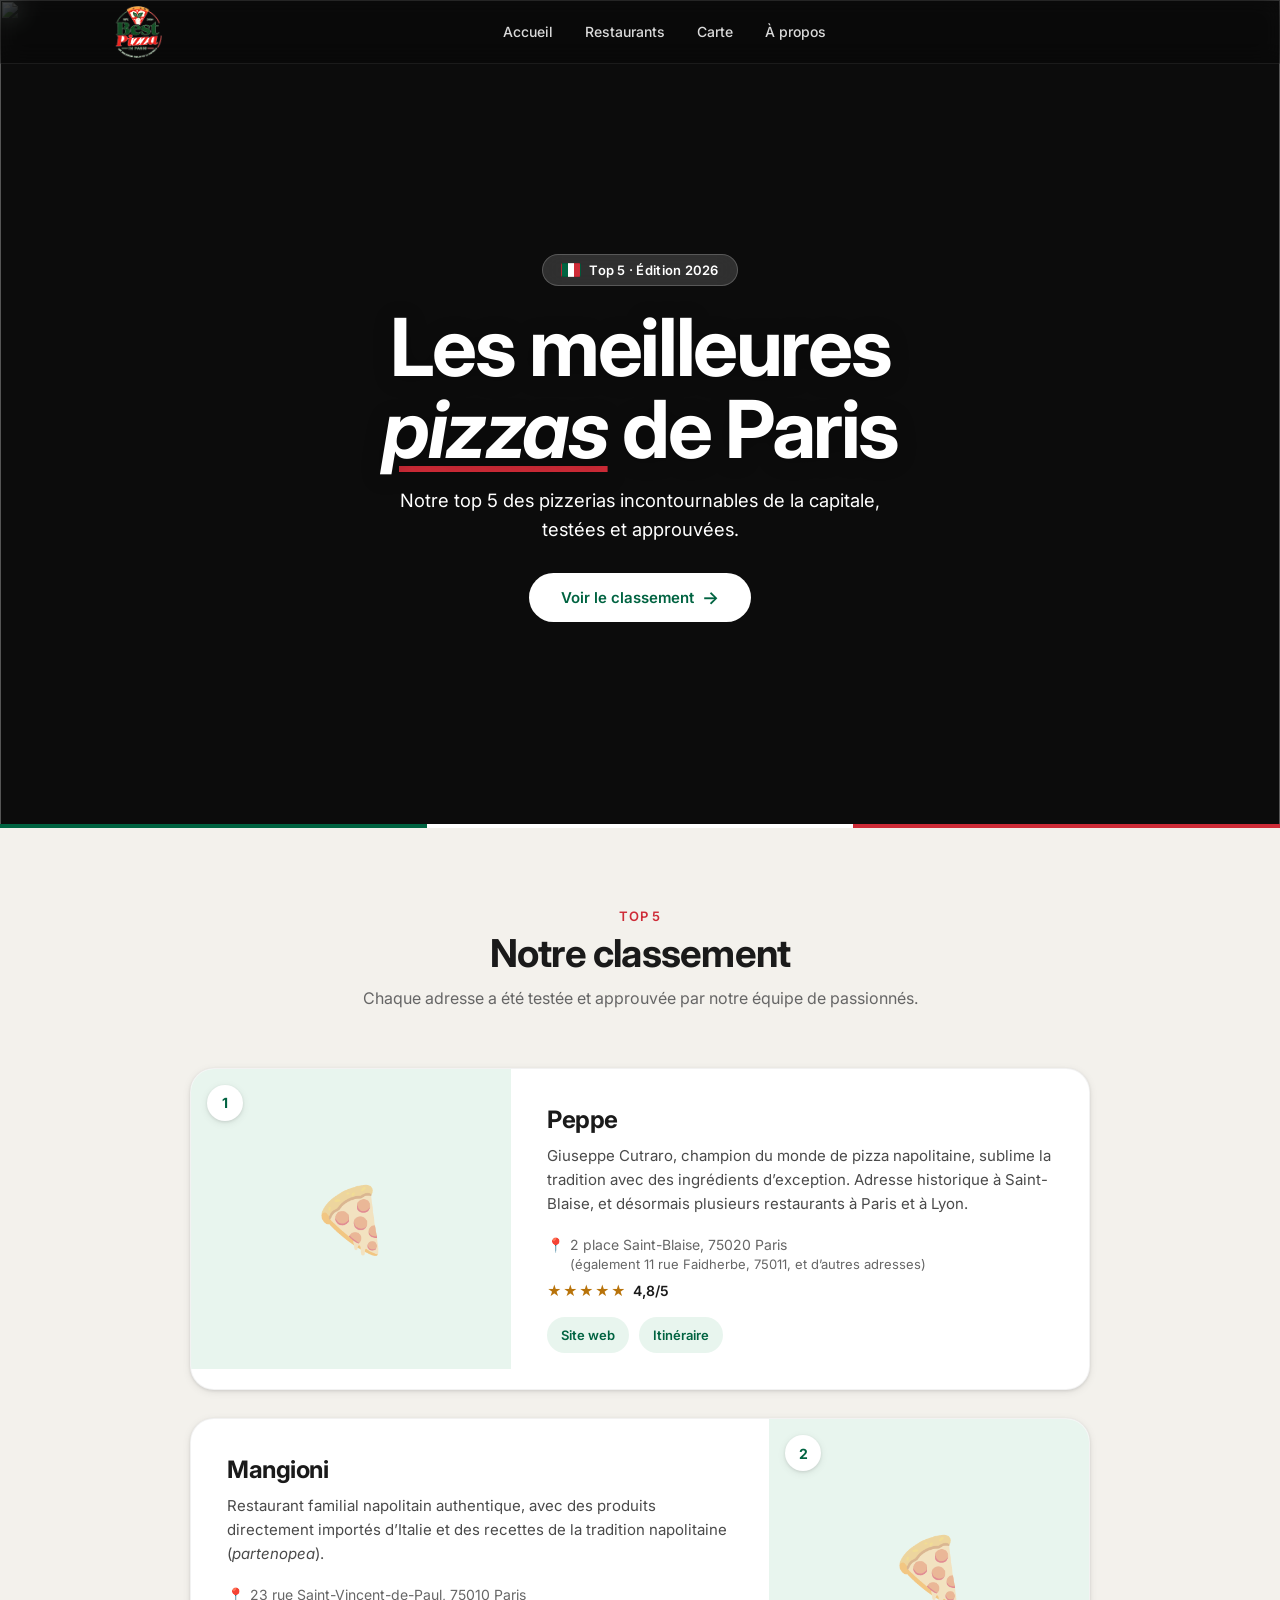
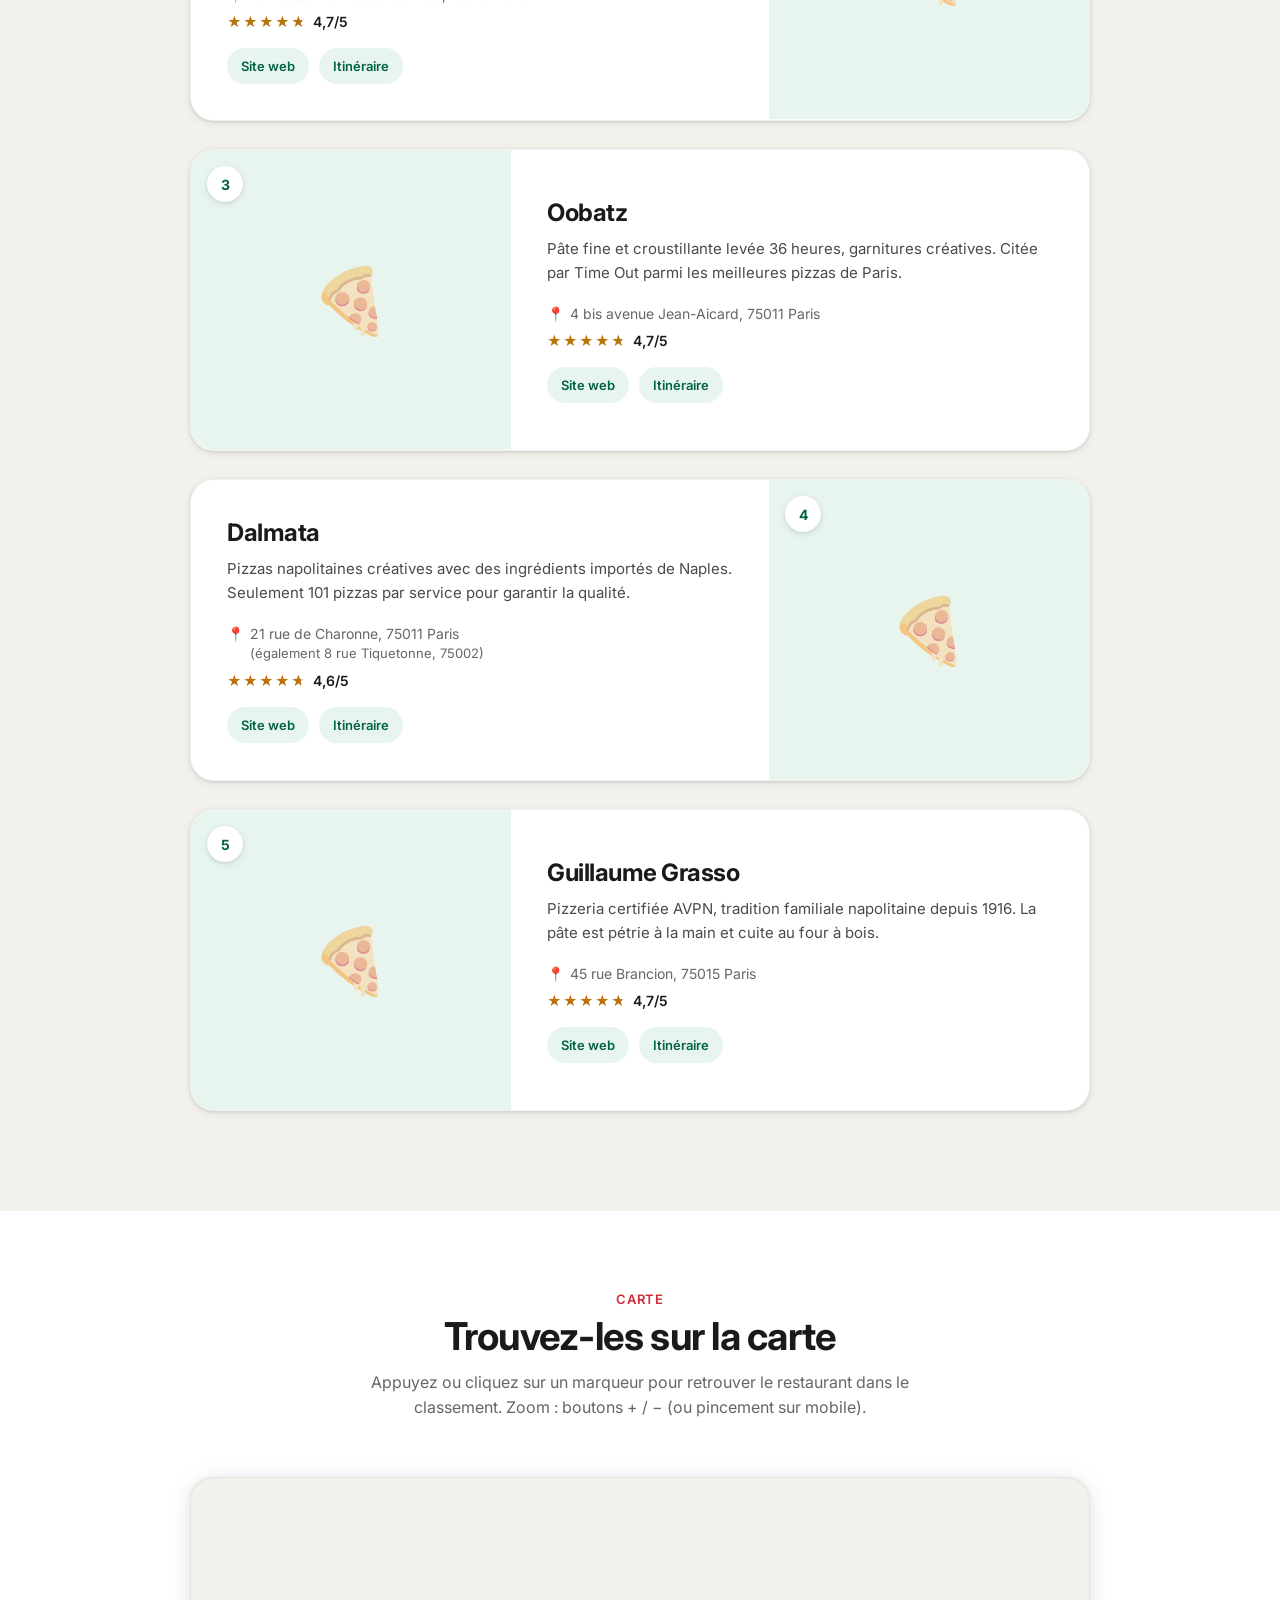
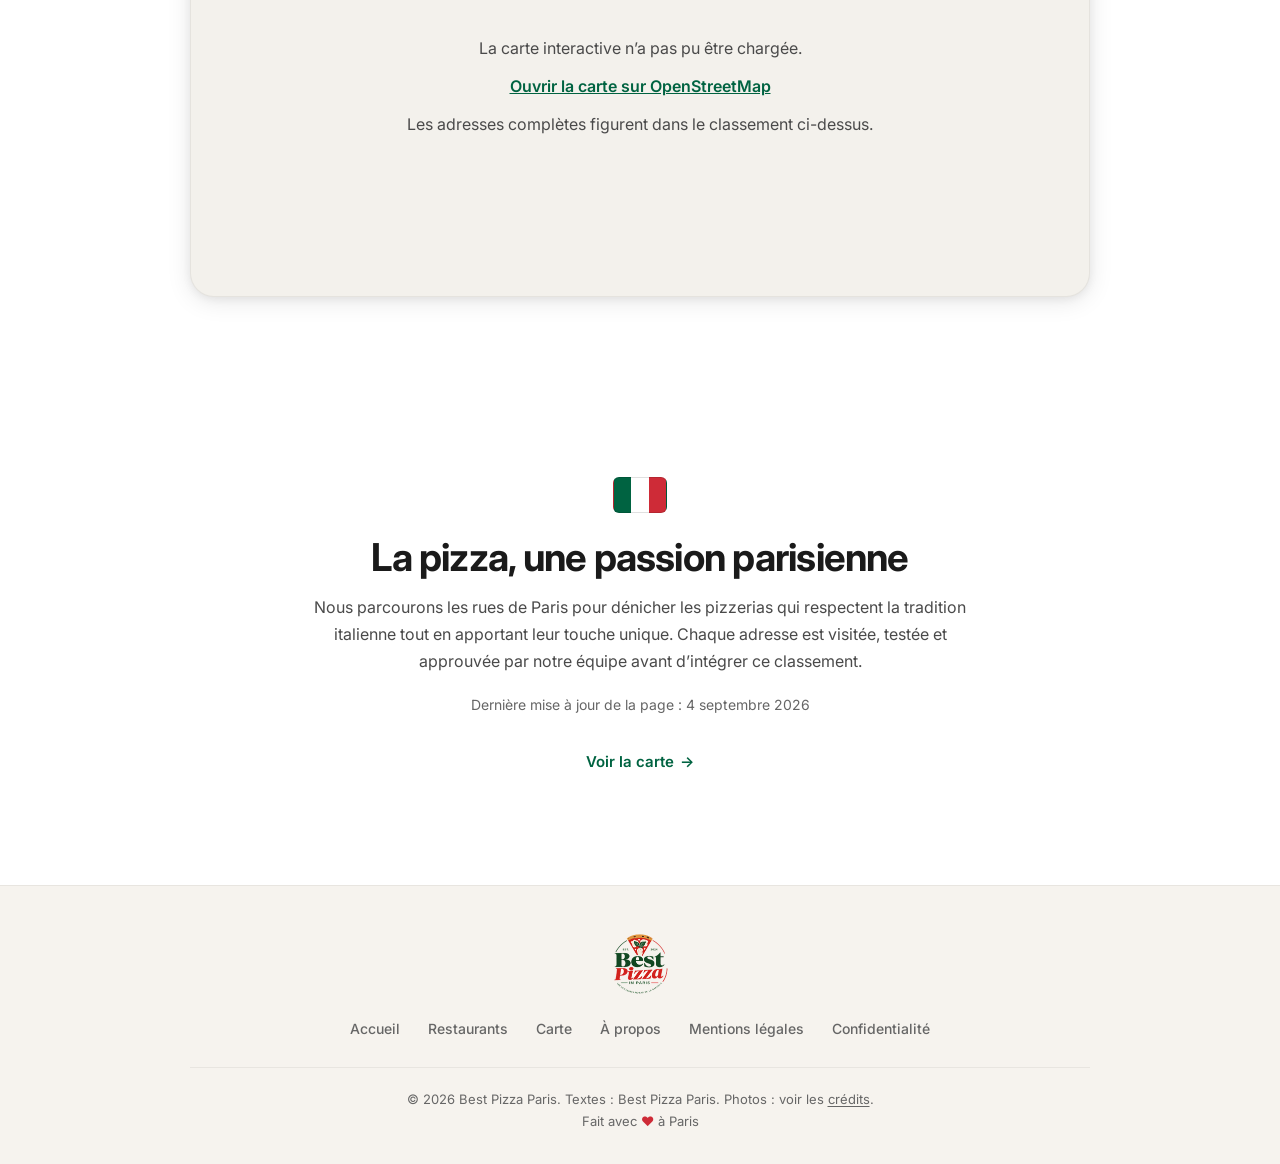
==== commit cb3d844a: "Apply full site audit: fix addresses, harden CSP, a11y, SEO, performance Content - Correct 4 of 5 re" ====
--- a/index.html
+++ b/index.html
@@ -1,969 +1,219 @@
 <!DOCTYPE html>
-<html lang="fr" dir="ltr">
+<html lang="fr" dir="ltr" class="no-js">
 <head>
   <meta charset="UTF-8">
   <meta name="viewport" content="width=device-width, initial-scale=1.0">
   <title>Best Pizza Paris 2026 — Top 5 des meilleures pizzerias de Paris</title>
-  <meta name="description" content="Classement 2026 des 5 meilleures pizzerias de Paris : Peppe, Mangioni, Oobatz, Dalmata et Guillaume Grasso. Adresses, avis et carte interactive pour trouver la meilleure pizza napolitaine de la capitale.">
-  <meta name="keywords" content="meilleure pizza Paris, pizzeria Paris, pizza napolitaine Paris, top pizza Paris 2026, Peppe pizza, Mangioni, Oobatz, Dalmata, Guillaume Grasso, best pizza Paris">
+  <meta name="description" content="Top 5 des meilleures pizzerias de Paris 2026&#160;: Peppe, Mangioni, Oobatz, Dalmata, Guillaume Grasso. Adresses, notes et carte interactive.">
   <meta name="author" content="Best Pizza Paris">
-  <meta name="robots" content="index, follow">
+  <meta name="robots" content="index, follow, max-image-preview:large, max-snippet:-1">
   <meta name="referrer" content="strict-origin-when-cross-origin">
-  <meta http-equiv="X-Content-Type-Options" content="nosniff">
+  <meta name="theme-color" content="#006341">
   <link rel="canonical" href="https://bestpizzaparis.com/">
 
   <!-- Open Graph / Facebook -->
   <meta property="og:type" content="website">
   <meta property="og:url" content="https://bestpizzaparis.com/">
   <meta property="og:title" content="Best Pizza Paris 2026 — Top 5 des meilleures pizzerias">
-  <meta property="og:description" content="Classement 2026 des 5 meilleures pizzerias de Paris. Peppe, Mangioni, Oobatz, Dalmata et Guillaume Grasso : adresses, avis et carte interactive.">
-  <meta property="og:image" content="https://bestpizzaparis.com/logo.png">
+  <meta property="og:description" content="Top 5 des meilleures pizzerias de Paris 2026&#160;: Peppe, Mangioni, Oobatz, Dalmata, Guillaume Grasso. Adresses, notes et carte interactive.">
+  <meta property="og:image" content="https://bestpizzaparis.com/og-image.jpg">
+  <meta property="og:image:type" content="image/jpeg">
+  <meta property="og:image:width" content="1200">
+  <meta property="og:image:height" content="630">
+  <meta property="og:image:alt" content="Best Pizza Paris — Top 5 des meilleures pizzerias de Paris, classement 2026">
   <meta property="og:locale" content="fr_FR">
   <meta property="og:site_name" content="Best Pizza Paris">
 
-  <!-- Twitter -->
+  <!-- Twitter / X -->
   <meta name="twitter:card" content="summary_large_image">
   <meta name="twitter:title" content="Best Pizza Paris 2026 — Top 5 des meilleures pizzerias">
-  <meta name="twitter:description" content="Classement 2026 des 5 meilleures pizzerias de Paris. Adresses, avis et carte interactive.">
-  <meta name="twitter:image" content="https://bestpizzaparis.com/logo.png">
-
-  <!-- Favicon -->
-  <link rel="icon" href="logo.png" type="image/png">
-  <link rel="apple-touch-icon" href="logo.png">
-  <!-- Fonts: preconnect + preload for speed -->
+  <meta name="twitter:description" content="Top 5 des meilleures pizzerias de Paris 2026. Adresses, notes et carte interactive.">
+  <meta name="twitter:image" content="https://bestpizzaparis.com/og-image.jpg">
+  <meta name="twitter:image:alt" content="Best Pizza Paris — Top 5 des meilleures pizzerias de Paris, classement 2026">
+
+  <!-- Icônes -->
+  <link rel="icon" href="/favicon.ico" sizes="any">
+  <link rel="icon" type="image/png" sizes="32x32" href="/favicon-32.png">
+  <link rel="apple-touch-icon" sizes="180x180" href="/apple-touch-icon.png">
+  <link rel="manifest" href="/site.webmanifest">
+
+  <!-- Connexions anticipées : image LCP (Unsplash) puis polices -->
+  <link rel="preconnect" href="https://images.unsplash.com">
   <link rel="preconnect" href="https://fonts.googleapis.com">
   <link rel="preconnect" href="https://fonts.gstatic.com" crossorigin>
-  <link rel="preload" as="style" href="https://fonts.googleapis.com/css2?family=Inter:wght@400;600;700&display=swap">
-  <link href="https://fonts.googleapis.com/css2?family=Inter:wght@400;600;700&display=swap" rel="stylesheet">
-  <!-- Leaflet: defer load (not needed above the fold) -->
-  <link rel="stylesheet" href="https://unpkg.com/leaflet@1.9.4/dist/leaflet.css" integrity="sha384-sHL9NAb7lN7rfvG5lfHpm643Xkcjzp4jFvuavGOndn6pjVqS6ny56CAt3nsEVT4H" crossorigin="anonymous" media="print" onload="this.media='all'">
-  <script src="https://unpkg.com/leaflet@1.9.4/dist/leaflet.js" integrity="sha384-cxOPjt7s7Iz04uaHJceBmS+qpjv2JkIHNVcuOrM+YHwZOmJGBXI00mdUXEq65HTH" crossorigin="anonymous" defer></script>
-
-  <style>
-    *, *::before, *::after { margin: 0; padding: 0; box-sizing: border-box; }
-
-    :root {
-      --green: #006341;
-      --green-light: #e8f5ee;
-      --red: #CE2B37;
-      --red-light: #fdf0f0;
-
-      --bg: #f3f1ec;
-      --bg-white: #ffffff;
-      --bg-warm: #f6f3ee;
-
-      --text-dark: #1a1a1a;
-      --text-body: #4a4a4a;
-      --text-muted: #8a8a8a;
-
-      --font: 'Inter', -apple-system, BlinkMacSystemFont, 'Segoe UI', sans-serif;
-      --radius: 16px;
-      --radius-lg: 24px;
-      --shadow-sm: 0 2px 8px rgba(0,0,0,0.08), 0 1px 3px rgba(0,0,0,0.1);
-      --shadow-md: 0 4px 24px rgba(0,0,0,0.1), 0 2px 8px rgba(0,0,0,0.06);
-      --shadow-lg: 0 12px 48px rgba(0,0,0,0.12), 0 4px 16px rgba(0,0,0,0.08);
-      --ease: cubic-bezier(0.25, 0.1, 0.25, 1.0);
-    }
-
-    html { scroll-behavior: smooth; }
-
-    body {
-      font-family: var(--font);
-      color: var(--text-dark);
-      background: var(--bg);
-      -webkit-font-smoothing: antialiased;
-      overflow-x: hidden;
-    }
-
-    img { max-width: 100%; display: block; }
-    a { text-decoration: none; color: inherit; }
-
-    /* ===== TRICOLOR BAR ===== */
-    .tricolor {
-      height: 3px;
-      background: linear-gradient(90deg, var(--green) 33.33%, #fff 33.33%, #fff 66.66%, var(--red) 66.66%);
-      position: relative;
-      z-index: 10000;
-    }
-
-    /* ===== NAV ===== */
-    .nav {
-      position: fixed;
-      top: 0;
-      left: 0;
-      right: 0;
-      z-index: 9999;
-      height: 64px;
-      background: rgba(0, 0, 0, 0.25);
-      backdrop-filter: saturate(180%) blur(20px);
-      -webkit-backdrop-filter: saturate(180%) blur(20px);
-      border-bottom: 1px solid rgba(255,255,255,0.08);
-      display: flex;
-      align-items: center;
-      justify-content: center;
-      transition: background 0.4s ease;
-    }
-
-    .nav.nav--scrolled {
-      background: rgba(255, 255, 255, 0.92);
-      border-bottom-color: rgba(0,0,0,0.06);
-    }
-
-    .nav__inner {
-      width: 100%;
-      max-width: 1100px;
-      display: flex;
-      align-items: center;
-      justify-content: space-between;
-      padding: 0 24px;
-    }
-
-    .nav__logo {
-      display: flex;
-      align-items: center;
-    }
-
-    .nav__logo-img {
-      height: 52px;
-      width: auto;
-      filter: brightness(1.15);
-    }
-
-    .nav--scrolled .nav__logo-img {
-      filter: none;
-    }
-
-    .nav__links {
-      display: flex;
-      align-items: center;
-      gap: 32px;
-      list-style: none;
-    }
-
-    .nav__link {
-      font-size: 14px;
-      font-weight: 500;
-      color: rgba(255,255,255,0.8);
-      transition: color 0.3s ease;
-    }
-
-    .nav__link:hover { color: #fff; }
-    .nav--scrolled .nav__link { color: var(--text-body); }
-    .nav--scrolled .nav__link:hover { color: var(--text-dark); }
-
-    .nav__right {
-      display: flex;
-      align-items: center;
-      gap: 6px;
-    }
-
-    .nav__lang-item {
-      font-size: 12px;
-      font-weight: 500;
-      color: rgba(255,255,255,0.5);
-      padding: 4px 10px;
-      border-radius: 980px;
-      cursor: pointer;
-      transition: all 0.3s ease;
-    }
-
-    .nav__lang-item:hover { color: rgba(255,255,255,0.9); }
-    .nav__lang-item.active { color: #fff; background: var(--green); }
-    .nav--scrolled .nav__lang-item { color: var(--text-muted); }
-    .nav--scrolled .nav__lang-item:hover { color: var(--text-body); }
-
-    .nav__menu-btn {
-      display: none;
-      background: none;
-      border: none;
-      cursor: pointer;
-      width: 24px;
-      height: 24px;
-      flex-direction: column;
-      justify-content: center;
-      align-items: center;
-      gap: 5px;
-    }
-
-    .nav__menu-btn span {
-      display: block;
-      width: 18px;
-      height: 1.5px;
-      background: #fff;
-      border-radius: 1px;
-      transition: background 0.3s ease;
-    }
-
-    .nav--scrolled .nav__menu-btn span { background: var(--text-dark); }
-
-    @media (max-width: 768px) {
-      .nav__links { display: none; }
-      .nav__menu-btn { display: flex; }
-    }
-
-    /* ===== HERO ===== */
-    .hero {
-      position: relative;
-      min-height: 92vh;
-      display: flex;
-      align-items: center;
-      justify-content: center;
-      overflow: hidden;
-    }
-
-    .hero__bg {
-      position: absolute;
-      inset: 0;
-      z-index: 0;
-    }
-
-    .hero__bg img {
-      width: 100%;
-      height: 100%;
-      object-fit: cover;
-      object-position: center 40%;
-    }
-
-    .hero__bg::after {
-      content: '';
-      position: absolute;
-      inset: 0;
-      background: rgba(0,0,0,0.45);
-    }
-
-    .hero__content {
-      position: relative;
-      z-index: 1;
-      text-align: center;
-      padding: 56px 24px 48px;
-      max-width: 800px;
-    }
-
-    .hero__badge {
-      display: inline-flex;
-      align-items: center;
-      gap: 6px;
-      background: rgba(255,255,255,0.15);
-      backdrop-filter: blur(12px);
-      -webkit-backdrop-filter: blur(12px);
-      border: 1px solid rgba(255,255,255,0.2);
-      color: #fff;
-      font-size: 13px;
-      font-weight: 600;
-      padding: 7px 18px;
-      border-radius: 980px;
-      margin-bottom: 20px;
-      letter-spacing: .02em;
-    }
-
-    .hero__title {
-      font-size: clamp(2.8rem, 7vw + 0.5rem, 5rem);
-      font-weight: 700;
-      color: #fff;
-      letter-spacing: -.03em;
-      line-height: 1.02;
-      margin-bottom: 16px;
-      text-shadow: 0 2px 20px rgba(0,0,0,0.3);
-    }
-
-    .hero__title-accent {
-      color: var(--red);
-      font-style: italic;
-    }
-
-    .hero__subtitle {
-      font-size: clamp(1rem, 1.5vw, 1.15rem);
-      font-weight: 400;
-      color: rgba(255,255,255,0.8);
-      line-height: 1.6;
-      margin-bottom: 28px;
-      max-width: 480px;
-      margin-left: auto;
-      margin-right: auto;
-    }
-
-    .hero__cta {
-      display: inline-flex;
-      align-items: center;
-      gap: 8px;
-      background: #fff;
-      color: var(--green);
-      font-size: 15px;
-      font-weight: 600;
-      padding: 14px 32px;
-      border-radius: 980px;
-      transition: all 0.3s var(--ease);
-    }
-
-    .hero__cta:hover {
-      background: var(--green);
-      color: #fff;
-      transform: translateY(-2px);
-      box-shadow: 0 8px 30px rgba(0,0,0,0.3);
-    }
-
-    .hero__cta-arrow {
-      transition: transform 0.3s var(--ease);
-      font-size: 18px;
-    }
-
-    .hero__cta:hover .hero__cta-arrow { transform: translateX(4px); }
-
-    /* Tricolor stripe at bottom of hero */
-    .hero__stripe {
-      position: absolute;
-      bottom: 0;
-      left: 0;
-      right: 0;
-      height: 4px;
-      background: linear-gradient(90deg, var(--green) 33.33%, #fff 33.33%, #fff 66.66%, var(--red) 66.66%);
-      z-index: 2;
-    }
-
-    @media (max-width: 768px) {
-      .hero { min-height: 80vh; }
-      .hero__content { padding: 0 20px 48px; }
-    }
-
-    /* ===== RESTAURANTS ===== */
-    .restaurants {
-      padding: 80px 24px 100px;
-      background: var(--bg);
-    }
-
-    .section-header {
-      text-align: center;
-      max-width: 600px;
-      margin: 0 auto 56px;
-    }
-
-    .section-header__label {
-      font-size: 13px;
-      font-weight: 600;
-      color: var(--red);
-      text-transform: uppercase;
-      letter-spacing: .06em;
-      margin-bottom: 8px;
-    }
-
-    .section-header__title {
-      font-size: clamp(1.8rem, 3vw, 2.5rem);
-      font-weight: 700;
-      color: var(--text-dark);
-      letter-spacing: -.02em;
-      line-height: 1.1;
-      margin-bottom: 12px;
-    }
-
-    .section-header__desc {
-      font-size: 16px;
-      color: var(--text-muted);
-      line-height: 1.6;
-    }
-
-    /* ===== RESTAURANT CARDS ===== */
-    .restaurant-list {
-      max-width: 900px;
-      margin: 0 auto;
-      display: flex;
-      flex-direction: column;
-      gap: 28px;
-    }
-
-    .card {
-      display: grid;
-      grid-template-columns: 320px 1fr;
-      background: var(--bg-white);
-      border-radius: var(--radius-lg);
-      overflow: hidden;
-      box-shadow: var(--shadow-sm);
-      border: 1px solid rgba(0,0,0,0.05);
-      transition: box-shadow 0.4s var(--ease), transform 0.4s var(--ease);
-      position: relative;
-    }
-
-    .card:hover {
-      box-shadow: var(--shadow-lg);
-      transform: translateY(-3px);
-    }
-
-    .card--reverse {
-      grid-template-columns: 1fr 320px;
-    }
-
-    .card--reverse .card__img-wrap { order: 2; }
-    .card--reverse .card__body { order: 1; }
-
-    .card__img-wrap {
-      position: relative;
-      overflow: hidden;
-      height: 300px;
-    }
-
-    .card__img {
-      width: 100%;
-      height: 100%;
-      object-fit: cover;
-      transition: transform 1s var(--ease);
-    }
-
-    .card:hover .card__img { transform: scale(1.05); }
-
-    .card__rank {
-      position: absolute;
-      top: 16px;
-      left: 16px;
-      width: 36px;
-      height: 36px;
-      background: rgba(255,255,255,0.95);
-      backdrop-filter: blur(8px);
-      border-radius: 50%;
-      display: flex;
-      align-items: center;
-      justify-content: center;
-      font-size: 14px;
-      font-weight: 700;
-      color: var(--green);
-      box-shadow: var(--shadow-sm);
-      z-index: 2;
-    }
-
-    .card__body {
-      padding: 40px 36px;
-      display: flex;
-      flex-direction: column;
-      justify-content: center;
-    }
-
-    .card__name {
-      font-size: 24px;
-      font-weight: 700;
-      color: var(--text-dark);
-      letter-spacing: -.02em;
-      margin-bottom: 10px;
-    }
-
-    .card__desc {
-      font-size: 15px;
-      color: var(--text-body);
-      line-height: 1.6;
-      margin-bottom: 20px;
-    }
-
-    .card__meta {
-      display: flex;
-      flex-direction: column;
-      gap: 8px;
-    }
-
-    .card__location {
-      font-size: 14px;
-      color: var(--text-muted);
-      display: flex;
-      align-items: center;
-      gap: 6px;
-    }
-
-    .card__rating {
-      font-size: 14px;
-      font-weight: 600;
-      color: var(--text-dark);
-      display: flex;
-      align-items: center;
-      gap: 6px;
-    }
-
-    .card__rating-stars {
-      color: #f5a623;
-      letter-spacing: 1px;
-    }
-
-    @media (max-width: 768px) {
-      .card,
-      .card--reverse {
-        grid-template-columns: 1fr;
-      }
-
-      .card--reverse .card__img-wrap { order: 0; }
-      .card--reverse .card__body { order: 0; }
-
-      .card__img-wrap {
-        height: 220px;
-      }
-
-      .card__body { padding: 24px 20px; }
-
-      .restaurants { padding: 56px 16px 72px; }
-    }
-
-    /* ===== MAP ===== */
-    .map-section {
-      padding: 80px 24px 100px;
-      background: var(--bg-white);
-    }
-
-    .map-wrapper {
-      max-width: 900px;
-      margin: 0 auto;
-    }
-
-    .map-container {
-      height: 420px;
-      border-radius: var(--radius-lg);
-      overflow: hidden;
-      box-shadow: var(--shadow-md);
-      border: 1px solid rgba(0,0,0,0.06);
-    }
-
-    .map-container .leaflet-popup-content-wrapper {
-      border-radius: 12px;
-      font-family: var(--font);
-      padding: 4px;
-    }
-
-    .map-container .leaflet-popup-content {
-      margin: 10px 14px;
-      font-size: 14px;
-      line-height: 1.5;
-    }
-
-    .map-popup__name {
-      font-weight: 700;
-      font-size: 15px;
-      color: var(--text-dark);
-      margin-bottom: 2px;
-    }
-
-    .map-popup__addr {
-      color: var(--text-muted);
-      font-size: 13px;
-    }
-
-    .map-popup__rating {
-      font-weight: 600;
-      color: #f5a623;
-      font-size: 13px;
-      margin-top: 4px;
-    }
-
-    @media (max-width: 768px) {
-      .map-section { padding: 56px 16px 72px; }
-      .map-container { height: 320px; }
-    }
-
-    /* ===== ABOUT ===== */
-    .about {
-      padding: 80px 24px 100px;
-      background: var(--bg-white);
-    }
-
-    .about__inner {
-      max-width: 680px;
-      margin: 0 auto;
-      text-align: center;
-    }
-
-    .about__icon {
-      font-size: 48px;
-      margin-bottom: 20px;
-    }
-
-    .about__title {
-      font-size: clamp(1.8rem, 3vw, 2.5rem);
-      font-weight: 700;
-      color: var(--text-dark);
-      letter-spacing: -.02em;
-      line-height: 1.1;
-      margin-bottom: 16px;
-    }
-
-    .about__text {
-      font-size: 16px;
-      color: var(--text-body);
-      line-height: 1.7;
-      margin-bottom: 28px;
-    }
-
-    .about__cta {
-      display: inline-flex;
-      align-items: center;
-      gap: 6px;
-      font-size: 15px;
-      font-weight: 600;
-      color: var(--green);
-      border-bottom: 2px solid transparent;
-      transition: border-color 0.3s;
-    }
-
-    .about__cta:hover { border-bottom-color: var(--green); }
-
-    .about__cta-arrow {
-      transition: transform 0.3s var(--ease);
-    }
-
-    .about__cta:hover .about__cta-arrow { transform: translateX(3px); }
-
-    @media (max-width: 768px) {
-      .about { padding: 56px 20px 72px; }
-    }
-
-    /* ===== FOOTER ===== */
-    .footer {
-      background: var(--bg-warm);
-      padding: 48px 24px 32px;
-      border-top: 1px solid rgba(0,0,0,0.06);
-    }
-
-    .footer__inner {
-      max-width: 900px;
-      margin: 0 auto;
-      text-align: center;
-    }
-
-    .footer__logo {
-      font-size: 18px;
-      font-weight: 700;
-      color: var(--text-dark);
-      display: inline-flex;
-      align-items: center;
-      gap: 8px;
-      margin-bottom: 20px;
-    }
-
-    .footer__links {
-      display: flex;
-      justify-content: center;
-      gap: 28px;
-      margin-bottom: 24px;
-      flex-wrap: wrap;
-    }
-
-    .footer__link {
-      font-size: 14px;
-      color: var(--text-muted);
-      font-weight: 500;
-      transition: color 0.2s;
-    }
-
-    .footer__link:hover { color: var(--text-dark); }
-
-    .footer__social {
-      display: flex;
-      justify-content: center;
-      gap: 16px;
-      margin-bottom: 28px;
-    }
-
-    .footer__social-link {
-      width: 36px;
-      height: 36px;
-      border-radius: 50%;
-      background: rgba(0,0,0,0.05);
-      display: flex;
-      align-items: center;
-      justify-content: center;
-      transition: all 0.2s;
-    }
-
-    .footer__social-link:hover { background: var(--green); }
-    .footer__social-link:hover svg { fill: #fff; }
-
-    .footer__social-icon {
-      width: 16px;
-      height: 16px;
-      fill: var(--text-muted);
-      transition: fill 0.2s;
-    }
-
-    .footer__divider {
-      border: none;
-      border-top: 1px solid rgba(0,0,0,0.06);
-      margin-bottom: 20px;
-    }
-
-    .footer__copy {
-      font-size: 13px;
-      color: var(--text-muted);
-      line-height: 1.6;
-    }
-
-    .footer__heart { color: var(--red); }
-
-    /* ===== HERO ENTRANCE (loads immediately) ===== */
-    .hero .fade-in {
-      opacity: 0;
-      transform: translateY(16px);
-      animation: heroIn 0.8s var(--ease) forwards;
-    }
-
-    .hero .fade-in:nth-child(1) { animation-delay: 0.1s; }
-    .hero .fade-in:nth-child(2) { animation-delay: 0.2s; }
-    .hero .fade-in:nth-child(3) { animation-delay: 0.3s; }
-    .hero .fade-in:nth-child(4) { animation-delay: 0.4s; }
-    .hero .fade-in:nth-child(5) { animation-delay: 0.5s; }
-
-    @keyframes heroIn {
-      to { opacity: 1; transform: translateY(0); }
-    }
-
-    /* ===== SCROLL REVEAL (for below-fold content) ===== */
-    .reveal {
-      opacity: 0;
-      transform: translateY(20px);
-      transition: opacity 0.8s var(--ease), transform 0.8s var(--ease);
-      will-change: transform, opacity;
-    }
-
-    .reveal.is-visible {
-      opacity: 1;
-      transform: translateY(0);
-    }
-
-    .reveal-group .reveal:nth-child(1) { transition-delay: 0s; }
-    .reveal-group .reveal:nth-child(2) { transition-delay: 0.1s; }
-    .reveal-group .reveal:nth-child(3) { transition-delay: 0.15s; }
-
-    .card.reveal:nth-child(2) { transition-delay: 0.08s; }
-    .card.reveal:nth-child(3) { transition-delay: 0.12s; }
-    .card.reveal:nth-child(4) { transition-delay: 0.16s; }
-    .card.reveal:nth-child(5) { transition-delay: 0.2s; }
-
-    /* ===== ACCESSIBILITY ===== */
-    .skip-link {
-      position: absolute;
-      top: -100%;
-      left: 50%;
-      transform: translateX(-50%);
-      background: var(--green);
-      color: #fff;
-      padding: 12px 24px;
-      border-radius: 0 0 12px 12px;
-      font-size: 14px;
-      font-weight: 600;
-      z-index: 99999;
-      transition: top 0.3s ease;
-    }
-
-    .skip-link:focus {
-      top: 0;
-    }
-
-    *:focus-visible {
-      outline: 2px solid var(--green);
-      outline-offset: 3px;
-      border-radius: 4px;
-    }
-
-    /* ===== MOBILE MENU ===== */
-    .nav__mobile-menu {
-      display: none;
-      position: fixed;
-      top: 64px;
-      left: 0;
-      right: 0;
-      bottom: 0;
-      background: rgba(0,0,0,0.95);
-      backdrop-filter: blur(20px);
-      -webkit-backdrop-filter: blur(20px);
-      z-index: 9998;
-      flex-direction: column;
-      align-items: center;
-      justify-content: center;
-      gap: 32px;
-    }
-
-    .nav__mobile-menu.is-open { display: flex; }
-
-    .nav__mobile-menu a {
-      font-size: 24px;
-      font-weight: 600;
-      color: #fff;
-      transition: color 0.2s;
-    }
-
-    .nav__mobile-menu a:hover { color: var(--red); }
-
-    .nav__menu-btn.is-open span:first-child {
-      transform: translateX(-50%) rotate(45deg);
-      top: 10px;
-    }
-
-    .nav__menu-btn.is-open span:last-child {
-      transform: translateX(-50%) rotate(-45deg);
-      top: 10px;
-    }
-
-    /* ===== BACK TO TOP ===== */
-    .back-to-top {
-      position: fixed;
-      bottom: 32px;
-      right: 32px;
-      width: 44px;
-      height: 44px;
-      background: var(--green);
-      color: #fff;
-      border: none;
-      border-radius: 50%;
-      font-size: 20px;
-      cursor: pointer;
-      display: flex;
-      align-items: center;
-      justify-content: center;
-      opacity: 0;
-      pointer-events: none;
-      transform: translateY(10px);
-      transition: opacity 0.3s ease, transform 0.3s ease, background 0.2s ease;
-      box-shadow: var(--shadow-md);
-      z-index: 999;
-    }
-
-    .back-to-top.is-visible {
-      opacity: 1;
-      pointer-events: auto;
-      transform: translateY(0);
-    }
-
-    .back-to-top:hover {
-      background: var(--red);
-      transform: translateY(-2px);
-    }
-
-    @media (max-width: 768px) {
-      .back-to-top { bottom: 20px; right: 20px; width: 40px; height: 40px; font-size: 18px; }
-    }
-
-    /* ===== REDUCED MOTION ===== */
-    @media (prefers-reduced-motion: reduce) {
-      *, *::before, *::after {
-        animation-duration: 0.01ms !important;
-        transition-duration: 0.01ms !important;
-      }
-      .reveal { opacity: 1; transform: none; }
-      .hero .fade-in { opacity: 1; transform: none; animation: none; }
-    }
-  </style>
-
-  <!-- Schema.org : WebSite -->
+  <link href="https://fonts.googleapis.com/css2?family=Inter:wght@400;500;600;700&display=swap" rel="stylesheet">
+  <link rel="stylesheet" href="/styles.css?v=20260904">
+
+  <!-- Bascule no-js/js (autorisée par hash dans la CSP : ne pas modifier ce script) -->
+  <script>document.documentElement.classList.replace('no-js','js')</script>
+
+  <!-- Données structurées (schema.org) -->
   <script type="application/ld+json">
   {
     "@context": "https://schema.org",
-    "@type": "WebSite",
-    "name": "Best Pizza Paris",
-    "url": "https://bestpizzaparis.com/",
-    "description": "Classement 2026 des 5 meilleures pizzerias de Paris",
-    "inLanguage": "fr"
-  }
-  </script>
-
-  <!-- Schema.org : ItemList + Restaurants enrichis -->
-  <script type="application/ld+json">
-  {
-    "@context": "https://schema.org",
-    "@type": "ItemList",
-    "name": "Top 5 des meilleures pizzerias de Paris 2026",
-    "description": "Classement des 5 meilleures pizzerias de Paris, testées et approuvées.",
-    "url": "https://bestpizzaparis.com/",
-    "numberOfItems": 5,
-    "itemListElement": [
+    "@graph": [
       {
-        "@type": "ListItem",
-        "position": 1,
-        "item": {
-          "@type": "Restaurant",
-          "name": "Peppe",
-          "description": "Giuseppe Cutraro, champion du monde de pizza napolitaine, sublime la tradition avec des ingrédients d'exception.",
-          "servesCuisine": ["Pizza napolitaine", "Italienne"],
-          "priceRange": "$$",
-          "address": {
-            "@type": "PostalAddress",
-            "streetAddress": "41 Rue Sedaine",
-            "addressLocality": "Paris",
-            "postalCode": "75011",
-            "addressCountry": "FR"
-          },
-          "geo": { "@type": "GeoCoordinates", "latitude": 48.8568, "longitude": 2.3789 },
-          "aggregateRating": { "@type": "AggregateRating", "ratingValue": "4.8", "bestRating": "5", "worstRating": "1" }
-        }
+        "@type": "Organization",
+        "@id": "https://bestpizzaparis.com/#org",
+        "name": "Best Pizza Paris",
+        "url": "https://bestpizzaparis.com/",
+        "logo": { "@type": "ImageObject", "url": "https://bestpizzaparis.com/icon-512.png", "width": 512, "height": 512 }
       },
       {
-        "@type": "ListItem",
-        "position": 2,
-        "item": {
-          "@type": "Restaurant",
-          "name": "Mangioni",
-          "description": "Restaurant familial napolitain authentique, avec des produits directement importés d'Italie.",
-          "servesCuisine": ["Pizza napolitaine", "Italienne"],
-          "priceRange": "$$",
-          "address": {
-            "@type": "PostalAddress",
-            "streetAddress": "26 Rue de Picardie",
-            "addressLocality": "Paris",
-            "postalCode": "75003",
-            "addressCountry": "FR"
-          },
-          "geo": { "@type": "GeoCoordinates", "latitude": 48.8638, "longitude": 2.3625 },
-          "aggregateRating": { "@type": "AggregateRating", "ratingValue": "4.7", "bestRating": "5", "worstRating": "1" }
-        }
+        "@type": "WebSite",
+        "@id": "https://bestpizzaparis.com/#website",
+        "url": "https://bestpizzaparis.com/",
+        "name": "Best Pizza Paris",
+        "description": "Classement 2026 des 5 meilleures pizzerias de Paris",
+        "inLanguage": "fr",
+        "publisher": { "@id": "https://bestpizzaparis.com/#org" }
       },
       {
-        "@type": "ListItem",
-        "position": 3,
-        "item": {
-          "@type": "Restaurant",
-          "name": "Oobatz",
-          "description": "Pâte fine croustillante levée 36 heures, garnitures créatives. Élue meilleure pizza de Paris par Time Out.",
-          "servesCuisine": ["Pizza", "Italienne"],
-          "priceRange": "$$",
-          "address": {
-            "@type": "PostalAddress",
-            "streetAddress": "44 Rue Jean-Pierre Timbaud",
-            "addressLocality": "Paris",
-            "postalCode": "75011",
-            "addressCountry": "FR"
-          },
-          "geo": { "@type": "GeoCoordinates", "latitude": 48.8652, "longitude": 2.3735 },
-          "aggregateRating": { "@type": "AggregateRating", "ratingValue": "4.7", "bestRating": "5", "worstRating": "1" }
-        }
+        "@type": "WebPage",
+        "@id": "https://bestpizzaparis.com/#webpage",
+        "url": "https://bestpizzaparis.com/",
+        "name": "Best Pizza Paris 2026 — Top 5 des meilleures pizzerias de Paris",
+        "isPartOf": { "@id": "https://bestpizzaparis.com/#website" },
+        "inLanguage": "fr",
+        "datePublished": "2026-04-07",
+        "dateModified": "2026-09-04",
+        "primaryImageOfPage": { "@type": "ImageObject", "url": "https://bestpizzaparis.com/og-image.jpg", "width": 1200, "height": 630 },
+        "mainEntity": { "@id": "https://bestpizzaparis.com/#top5" }
       },
       {
-        "@type": "ListItem",
-        "position": 4,
-        "item": {
-          "@type": "Restaurant",
-          "name": "Dalmata",
-          "description": "Pizzas napolitaines créatives avec ingrédients importés de Naples. Seulement 101 pizzas par service.",
-          "servesCuisine": ["Pizza napolitaine", "Italienne"],
-          "priceRange": "$$",
-          "address": {
-            "@type": "PostalAddress",
-            "streetAddress": "44 Rue de Clichy",
-            "addressLocality": "Paris",
-            "postalCode": "75009",
-            "addressCountry": "FR"
+        "@type": "ItemList",
+        "@id": "https://bestpizzaparis.com/#top5",
+        "name": "Top 5 des meilleures pizzerias de Paris 2026",
+        "description": "Classement des 5 meilleures pizzerias de Paris, testées et approuvées.",
+        "numberOfItems": 5,
+        "itemListOrder": "https://schema.org/ItemListOrderAscending",
+        "itemListElement": [
+          {
+            "@type": "ListItem",
+            "position": 1,
+            "url": "https://bestpizzaparis.com/#resto-1",
+            "item": {
+              "@type": "Restaurant",
+              "@id": "https://bestpizzaparis.com/#resto-1",
+              "url": "https://bestpizzaparis.com/#resto-1",
+              "sameAs": "https://peppe.pizza/",
+              "name": "Peppe",
+              "description": "Giuseppe Cutraro, champion du monde de pizza napolitaine, sublime la tradition avec des ingrédients d’exception. Adresse historique à Saint-Blaise, et désormais plusieurs restaurants à Paris et à Lyon.",
+              "servesCuisine": ["Pizza napolitaine", "Italienne"],
+              "priceRange": "€€",
+              "address": { "@type": "PostalAddress", "streetAddress": "2 place Saint-Blaise", "addressLocality": "Paris", "postalCode": "75020", "addressCountry": "FR" },
+              "geo": { "@type": "GeoCoordinates", "latitude": 48.86027, "longitude": 2.40370 },
+              "hasMap": "https://www.google.com/maps/dir/?api=1&destination=48.86027,2.40370",
+              "review": {
+                "@type": "Review",
+                "author": { "@id": "https://bestpizzaparis.com/#org" },
+                "datePublished": "2026-04-07",
+                "reviewRating": { "@type": "Rating", "ratingValue": 4.8, "bestRating": 5, "worstRating": 1 },
+                "reviewBody": "Giuseppe Cutraro, champion du monde de pizza napolitaine, sublime la tradition avec des ingrédients d’exception."
+              }
+            }
           },
-          "geo": { "@type": "GeoCoordinates", "latitude": 48.8813, "longitude": 2.3293 },
-          "aggregateRating": { "@type": "AggregateRating", "ratingValue": "4.6", "bestRating": "5", "worstRating": "1" }
-        }
-      },
-      {
-        "@type": "ListItem",
-        "position": 5,
-        "item": {
-          "@type": "Restaurant",
-          "name": "Guillaume Grasso",
-          "description": "Tradition familiale napolitaine depuis 1916, certifié AVPN. Pâte pétrie à la main et cuite au four à bois.",
-          "servesCuisine": ["Pizza napolitaine", "Italienne"],
-          "priceRange": "$$",
-          "address": {
-            "@type": "PostalAddress",
-            "streetAddress": "19 Rue des Entrepreneurs",
-            "addressLocality": "Paris",
-            "postalCode": "75015",
-            "addressCountry": "FR"
+          {
+            "@type": "ListItem",
+            "position": 2,
+            "url": "https://bestpizzaparis.com/#resto-2",
+            "item": {
+              "@type": "Restaurant",
+              "@id": "https://bestpizzaparis.com/#resto-2",
+              "url": "https://bestpizzaparis.com/#resto-2",
+              "sameAs": "https://ristorantemangioni.com/",
+              "name": "Mangioni",
+              "description": "Restaurant familial napolitain authentique, avec des produits directement importés d’Italie et des recettes de la tradition napolitaine (partenopea).",
+              "servesCuisine": ["Pizza napolitaine", "Italienne"],
+              "priceRange": "€€",
+              "address": { "@type": "PostalAddress", "streetAddress": "23 rue Saint-Vincent-de-Paul", "addressLocality": "Paris", "postalCode": "75010", "addressCountry": "FR" },
+              "geo": { "@type": "GeoCoordinates", "latitude": 48.88157, "longitude": 2.35255 },
+              "hasMap": "https://www.google.com/maps/dir/?api=1&destination=48.88157,2.35255",
+              "review": {
+                "@type": "Review",
+                "author": { "@id": "https://bestpizzaparis.com/#org" },
+                "datePublished": "2026-04-07",
+                "reviewRating": { "@type": "Rating", "ratingValue": 4.7, "bestRating": 5, "worstRating": 1 },
+                "reviewBody": "Restaurant familial napolitain authentique, avec des produits directement importés d’Italie et des recettes de la tradition napolitaine."
+              }
+            }
           },
-          "geo": { "@type": "GeoCoordinates", "latitude": 48.8467, "longitude": 2.2892 },
-          "aggregateRating": { "@type": "AggregateRating", "ratingValue": "4.7", "bestRating": "5", "worstRating": "1" }
-        }
+          {
+            "@type": "ListItem",
+            "position": 3,
+            "url": "https://bestpizzaparis.com/#resto-3",
+            "item": {
+              "@type": "Restaurant",
+              "@id": "https://bestpizzaparis.com/#resto-3",
+              "url": "https://bestpizzaparis.com/#resto-3",
+              "sameAs": "https://www.oobatz.fr/",
+              "name": "Oobatz",
+              "description": "Pâte fine et croustillante levée 36 heures, garnitures créatives. Citée par Time Out parmi les meilleures pizzas de Paris.",
+              "servesCuisine": ["Pizza", "Italienne"],
+              "priceRange": "€€",
+              "address": { "@type": "PostalAddress", "streetAddress": "4 bis avenue Jean-Aicard", "addressLocality": "Paris", "postalCode": "75011", "addressCountry": "FR" },
+              "geo": { "@type": "GeoCoordinates", "latitude": 48.86474, "longitude": 2.38187 },
+              "hasMap": "https://www.google.com/maps/dir/?api=1&destination=48.86474,2.38187",
+              "review": {
+                "@type": "Review",
+                "author": { "@id": "https://bestpizzaparis.com/#org" },
+                "datePublished": "2026-04-07",
+                "reviewRating": { "@type": "Rating", "ratingValue": 4.7, "bestRating": 5, "worstRating": 1 },
+                "reviewBody": "Pâte fine et croustillante levée 36 heures, garnitures créatives. Citée par Time Out parmi les meilleures pizzas de Paris."
+              }
+            }
+          },
+          {
+            "@type": "ListItem",
+            "position": 4,
+            "url": "https://bestpizzaparis.com/#resto-4",
+            "item": {
+              "@type": "Restaurant",
+              "@id": "https://bestpizzaparis.com/#resto-4",
+              "url": "https://bestpizzaparis.com/#resto-4",
+              "sameAs": "https://www.gruppodalmata.com/",
+              "name": "Dalmata",
+              "description": "Pizzas napolitaines créatives avec des ingrédients importés de Naples. Seulement 101 pizzas par service pour garantir la qualité. Deux adresses : Charonne et Tiquetonne.",
+              "servesCuisine": ["Pizza napolitaine", "Italienne"],
+              "priceRange": "€€",
+              "address": { "@type": "PostalAddress", "streetAddress": "21 rue de Charonne", "addressLocality": "Paris", "postalCode": "75011", "addressCountry": "FR" },
+              "geo": { "@type": "GeoCoordinates", "latitude": 48.85321, "longitude": 2.37487 },
+              "hasMap": "https://www.google.com/maps/dir/?api=1&destination=48.85321,2.37487",
+              "review": {
+                "@type": "Review",
+                "author": { "@id": "https://bestpizzaparis.com/#org" },
+                "datePublished": "2026-04-07",
+                "reviewRating": { "@type": "Rating", "ratingValue": 4.6, "bestRating": 5, "worstRating": 1 },
+                "reviewBody": "Pizzas napolitaines créatives avec des ingrédients importés de Naples. Seulement 101 pizzas par service pour garantir la qualité."
+              }
+            }
+          },
+          {
+            "@type": "ListItem",
+            "position": 5,
+            "url": "https://bestpizzaparis.com/#resto-5",
+            "item": {
+              "@type": "Restaurant",
+              "@id": "https://bestpizzaparis.com/#resto-5",
+              "url": "https://bestpizzaparis.com/#resto-5",
+              "sameAs": "https://www.guillaume-grasso.com/",
+              "name": "Guillaume Grasso",
+              "description": "Pizzeria certifiée AVPN, tradition familiale napolitaine depuis 1916. La pâte est pétrie à la main et cuite au four à bois.",
+              "servesCuisine": ["Pizza napolitaine", "Italienne"],
+              "priceRange": "€€",
+              "address": { "@type": "PostalAddress", "streetAddress": "45 rue Brancion", "addressLocality": "Paris", "postalCode": "75015", "addressCountry": "FR" },
+              "geo": { "@type": "GeoCoordinates", "latitude": 48.83359, "longitude": 2.30436 },
+              "hasMap": "https://www.google.com/maps/dir/?api=1&destination=48.83359,2.30436",
+              "review": {
+                "@type": "Review",
+                "author": { "@id": "https://bestpizzaparis.com/#org" },
+                "datePublished": "2026-04-07",
+                "reviewRating": { "@type": "Rating", "ratingValue": 4.7, "bestRating": 5, "worstRating": 1 },
+                "reviewBody": "Pizzeria certifiée AVPN, tradition familiale napolitaine depuis 1916. La pâte est pétrie à la main et cuite au four à bois."
+              }
+            }
+          }
+        ]
       }
     ]
   }
@@ -971,306 +221,249 @@
 </head>
 <body>
 
-  <!-- Skip to content (a11y) -->
-  <a href="#restaurants" class="skip-link">Aller au contenu</a>
-
-  <!-- Nav -->
+  <a href="#main" class="skip-link">Aller au contenu principal</a>
+
   <header>
-  <nav class="nav" role="navigation" aria-label="Navigation principale">
-    <div class="nav__inner">
-      <a href="#" class="nav__logo">
-        <img class="nav__logo-img" src="logo.png" alt="Best Pizza Paris">
-      </a>
-      <ul class="nav__links">
-        <li><a href="#" class="nav__link">Home</a></li>
-        <li><a href="#restaurants" class="nav__link">Restaurants</a></li>
-        <li><a href="#map-section" class="nav__link">Carte</a></li>
-        <li><a href="#about" class="nav__link">About</a></li>
-        <li><a href="#contact" class="nav__link">Contact</a></li>
+    <nav class="nav" aria-label="Navigation principale">
+      <div class="nav__inner">
+        <a href="/" class="nav__logo" aria-label="Best Pizza Paris — accueil">
+          <img class="nav__logo-img" src="/logo-120.png" srcset="/logo-120.png 1x, /logo-240.png 2x" width="48" height="52" alt="Best Pizza Paris">
+        </a>
+        <ul class="nav__links">
+          <li><a href="/" class="nav__link">Accueil</a></li>
+          <li><a href="#restaurants" class="nav__link">Restaurants</a></li>
+          <li><a href="#map-section" class="nav__link">Carte</a></li>
+          <li><a href="#about" class="nav__link">À propos</a></li>
+        </ul>
+        <div class="nav__right">
+          <button class="nav__menu-btn" type="button" aria-label="Ouvrir le menu" aria-expanded="false" aria-controls="mobile-menu">
+            <span></span>
+            <span></span>
+          </button>
+        </div>
+      </div>
+    </nav>
+    <nav class="nav__mobile-menu" id="mobile-menu" aria-label="Menu mobile" hidden>
+      <ul>
+        <li><a href="/">Accueil</a></li>
+        <li><a href="#restaurants">Restaurants</a></li>
+        <li><a href="#map-section">Carte</a></li>
+        <li><a href="#about">À propos</a></li>
       </ul>
-      <div class="nav__right">
-        <span class="nav__lang-item active">FR</span>
-        <span class="nav__lang-item">EN</span>
-        <span class="nav__lang-item">IT</span>
-        <button class="nav__menu-btn" aria-label="Menu">
-          <span></span>
-          <span></span>
-        </button>
-      </div>
-    </div>
-  </nav>
-  <!-- Mobile menu -->
-  <div class="nav__mobile-menu" id="mobile-menu" aria-hidden="true">
-    <a href="#restaurants" onclick="closeMenu()">Restaurants</a>
-    <a href="#map-section" onclick="closeMenu()">Carte</a>
-    <a href="#about" onclick="closeMenu()">About</a>
-    <a href="#contact" onclick="closeMenu()">Contact</a>
-  </div>
+    </nav>
   </header>
 
-  <main>
-
-  <!-- Hero -->
-  <section class="hero">
-    <div class="hero__bg">
-      <img
-        src="https://images.unsplash.com/photo-1574071318508-1cdbab80d002?w=1600&q=85&auto=format"
-        alt="Pizza napolitaine authentique"
-        loading="eager"
-      >
-    </div>
-    <div class="hero__content">
-      <div class="hero__badge fade-in">🇮🇹 Le guide ultime</div>
-      <h1 class="hero__title fade-in">Les meilleures<br><span class="hero__title-accent">Pizza</span> de Paris</h1>
-      <p class="hero__subtitle fade-in">Notre top 5 des pizzerias incontournables de la capitale, testées et approuvées.</p>
-      <a href="#restaurants" class="hero__cta fade-in">
-        Voir le classement <span class="hero__cta-arrow">&#8594;</span>
-      </a>
-    </div>
-    <div class="hero__stripe"></div>
-  </section>
-
-  <!-- Restaurants -->
-  <section id="restaurants" class="restaurants">
-    <div class="section-header reveal-group">
-      <p class="section-header__label reveal">Top 5</p>
-      <h2 class="section-header__title reveal">Notre classement</h2>
-      <p class="section-header__desc reveal">Chaque adresse a été testée et approuvée par notre équipe de passionnés.</p>
-    </div>
-
-    <div class="restaurant-list">
-
-      <!-- 1. Peppe -->
-      <article class="card reveal" id="resto-1">
-        <div class="card__img-wrap">
-          <span class="card__rank">1</span>
-          <img class="card__img" src="https://static.actu.fr/uploads/2022/09/288651900-599443604934325-1453488986606021507-n.jpg" alt="Pizza Peppe" loading="lazy">
+  <main id="main" tabindex="-1">
+
+    <!-- Hero -->
+    <section class="hero" aria-labelledby="hero-title">
+      <div class="hero__bg">
+        <img
+          src="https://images.unsplash.com/photo-1574071318508-1cdbab80d002?w=1200&q=75&auto=format"
+          srcset="https://images.unsplash.com/photo-1574071318508-1cdbab80d002?w=800&q=75&auto=format 800w,
+                  https://images.unsplash.com/photo-1574071318508-1cdbab80d002?w=1200&q=75&auto=format 1200w,
+                  https://images.unsplash.com/photo-1574071318508-1cdbab80d002?w=1600&q=75&auto=format 1600w"
+          sizes="100vw"
+          width="1600" height="1068"
+          fetchpriority="high"
+          referrerpolicy="no-referrer"
+          alt=""
+        >
+      </div>
+      <div class="hero__content">
+        <div class="hero__badge fade-in"><span class="flag" aria-hidden="true"></span>Top 5 · Édition 2026</div>
+        <h1 class="hero__title fade-in" id="hero-title">Les meilleures<br><span class="hero__title-accent">pizzas</span> de Paris</h1>
+        <p class="hero__subtitle fade-in">Notre top 5 des pizzerias incontournables de la capitale, testées et approuvées.</p>
+        <a href="#restaurants" class="hero__cta fade-in">
+          Voir le classement <span class="hero__cta-arrow" aria-hidden="true">&#8594;</span>
+        </a>
+      </div>
+      <div class="hero__stripe" aria-hidden="true"></div>
+    </section>
+
+    <!-- Classement -->
+    <section id="restaurants" class="restaurants" aria-labelledby="restaurants-title">
+      <div class="section-header reveal-group">
+        <p class="section-header__label reveal">Top 5</p>
+        <h2 class="section-header__title reveal" id="restaurants-title">Notre classement</h2>
+        <p class="section-header__desc reveal">Chaque adresse a été testée et approuvée par notre équipe de passionnés.</p>
+      </div>
+
+      <ol class="restaurant-list" role="list" aria-label="Classement des 5 meilleures pizzerias">
+
+        <!-- 1. Peppe -->
+        <li class="reveal">
+          <article class="card" id="resto-1" aria-labelledby="resto-1-title"
+                   data-lat="48.86027" data-lng="2.40370" data-address="2 place Saint-Blaise, 75020 Paris" data-rating="4,8">
+            <div class="card__img-wrap">
+              <span class="card__rank" aria-hidden="true">1</span>
+              <img class="card__img" src="https://static.actu.fr/uploads/2022/09/288651900-599443604934325-1453488986606021507-n.jpg" alt="Pizza napolitaine chez Peppe" width="640" height="600" loading="lazy" decoding="async" referrerpolicy="no-referrer">
+            </div>
+            <div class="card__body">
+              <h3 class="card__name" id="resto-1-title"><span class="sr-only">N° 1&#160;: </span>Peppe</h3>
+              <p class="card__desc">Giuseppe Cutraro, champion du monde de pizza napolitaine, sublime la tradition avec des ingrédients d’exception. Adresse historique à Saint-Blaise, et désormais plusieurs restaurants à Paris et à Lyon.</p>
+              <div class="card__meta">
+                <address class="card__location"><span aria-hidden="true">📍</span><span class="sr-only">Adresse&#160;: </span><span>2 place Saint-Blaise, 75020 Paris <span class="card__location-note">(également 11 rue Faidherbe, 75011, et d’autres adresses)</span></span></address>
+                <span class="card__rating"><span class="card__rating-stars stars-48" aria-hidden="true">★★★★★</span><span class="sr-only">Note&#160;: </span><span class="card__rating-value">4,8<span class="sr-only"> sur 5</span><span aria-hidden="true">/5</span></span></span>
+              </div>
+              <div class="card__links">
+                <a class="card__link card__link--site" href="https://peppe.pizza/" rel="noopener noreferrer" target="_blank">Site web<span class="sr-only"> (nouvelle fenêtre)</span></a>
+                <a class="card__link card__link--maps" href="https://www.google.com/maps/dir/?api=1&amp;destination=48.86027,2.40370" rel="noopener noreferrer" target="_blank">Itinéraire<span class="sr-only"> (Google Maps, nouvelle fenêtre)</span></a>
+              </div>
+            </div>
+          </article>
+        </li>
+
+        <!-- 2. Mangioni -->
+        <li class="reveal">
+          <article class="card card--reverse" id="resto-2" aria-labelledby="resto-2-title"
+                   data-lat="48.88157" data-lng="2.35255" data-address="23 rue Saint-Vincent-de-Paul, 75010 Paris" data-rating="4,7">
+            <div class="card__img-wrap">
+              <span class="card__rank" aria-hidden="true">2</span>
+              <img class="card__img" src="https://assets.ohmyresto.fr/cdn-cgi/image/width=640,format=auto/https://assets.ohmyresto.fr/uploads/restaurant_cm6jerybb00byobge1wo310ml/OMR_GALLERY_SQUARE/792a2351-2412-4ea5-85b0-1803eb37808c" alt="Pizza napolitaine chez Mangioni" width="640" height="600" loading="lazy" decoding="async" referrerpolicy="no-referrer">
+            </div>
+            <div class="card__body">
+              <h3 class="card__name" id="resto-2-title"><span class="sr-only">N° 2&#160;: </span>Mangioni</h3>
+              <p class="card__desc">Restaurant familial napolitain authentique, avec des produits directement importés d’Italie et des recettes de la tradition napolitaine (<em lang="it">partenopea</em>).</p>
+              <div class="card__meta">
+                <address class="card__location"><span aria-hidden="true">📍</span><span class="sr-only">Adresse&#160;: </span><span>23 rue Saint-Vincent-de-Paul, 75010 Paris</span></address>
+                <span class="card__rating"><span class="card__rating-stars stars-47" aria-hidden="true">★★★★★</span><span class="sr-only">Note&#160;: </span><span class="card__rating-value">4,7<span class="sr-only"> sur 5</span><span aria-hidden="true">/5</span></span></span>
+              </div>
+              <div class="card__links">
+                <a class="card__link card__link--site" href="https://ristorantemangioni.com/" rel="noopener noreferrer" target="_blank">Site web<span class="sr-only"> (nouvelle fenêtre)</span></a>
+                <a class="card__link card__link--maps" href="https://www.google.com/maps/dir/?api=1&amp;destination=48.88157,2.35255" rel="noopener noreferrer" target="_blank">Itinéraire<span class="sr-only"> (Google Maps, nouvelle fenêtre)</span></a>
+              </div>
+            </div>
+          </article>
+        </li>
+
+        <!-- 3. Oobatz -->
+        <li class="reveal">
+          <article class="card" id="resto-3" aria-labelledby="resto-3-title"
+                   data-lat="48.86474" data-lng="2.38187" data-address="4 bis avenue Jean-Aicard, 75011 Paris" data-rating="4,7">
+            <div class="card__img-wrap">
+              <span class="card__rank" aria-hidden="true">3</span>
+              <img class="card__img" src="https://www.2foodtrippers.com/wp-content/uploads/2024/10/Courgette-Pizza-Slice-at-Oobatz-Pizza-in-Paris.jpg" alt="Part de pizza à la courgette chez Oobatz" width="640" height="600" loading="lazy" decoding="async" referrerpolicy="no-referrer">
+            </div>
+            <div class="card__body">
+              <h3 class="card__name" id="resto-3-title"><span class="sr-only">N° 3&#160;: </span>Oobatz</h3>
+              <p class="card__desc">Pâte fine et croustillante levée 36 heures, garnitures créatives. Citée par Time Out parmi les meilleures pizzas de Paris.</p>
+              <div class="card__meta">
+                <address class="card__location"><span aria-hidden="true">📍</span><span class="sr-only">Adresse&#160;: </span><span>4 bis avenue Jean-Aicard, 75011 Paris</span></address>
+                <span class="card__rating"><span class="card__rating-stars stars-47" aria-hidden="true">★★★★★</span><span class="sr-only">Note&#160;: </span><span class="card__rating-value">4,7<span class="sr-only"> sur 5</span><span aria-hidden="true">/5</span></span></span>
+              </div>
+              <div class="card__links">
+                <a class="card__link card__link--site" href="https://www.oobatz.fr/" rel="noopener noreferrer" target="_blank">Site web<span class="sr-only"> (nouvelle fenêtre)</span></a>
+                <a class="card__link card__link--maps" href="https://www.google.com/maps/dir/?api=1&amp;destination=48.86474,2.38187" rel="noopener noreferrer" target="_blank">Itinéraire<span class="sr-only"> (Google Maps, nouvelle fenêtre)</span></a>
+              </div>
+            </div>
+          </article>
+        </li>
+
+        <!-- 4. Dalmata -->
+        <li class="reveal">
+          <article class="card card--reverse" id="resto-4" aria-labelledby="resto-4-title"
+                   data-lat="48.85321" data-lng="2.37487" data-address="21 rue de Charonne, 75011 Paris" data-rating="4,6">
+            <div class="card__img-wrap">
+              <span class="card__rank" aria-hidden="true">4</span>
+              <img class="card__img" src="https://www.urbansider.com/wp-content/uploads/2020/05/dalmata-pizza.jpg" alt="Pizza napolitaine chez Dalmata" width="640" height="600" loading="lazy" decoding="async" referrerpolicy="no-referrer">
+            </div>
+            <div class="card__body">
+              <h3 class="card__name" id="resto-4-title"><span class="sr-only">N° 4&#160;: </span>Dalmata</h3>
+              <p class="card__desc">Pizzas napolitaines créatives avec des ingrédients importés de Naples. Seulement 101 pizzas par service pour garantir la qualité.</p>
+              <div class="card__meta">
+                <address class="card__location"><span aria-hidden="true">📍</span><span class="sr-only">Adresse&#160;: </span><span>21 rue de Charonne, 75011 Paris <span class="card__location-note">(également 8 rue Tiquetonne, 75002)</span></span></address>
+                <span class="card__rating"><span class="card__rating-stars stars-46" aria-hidden="true">★★★★★</span><span class="sr-only">Note&#160;: </span><span class="card__rating-value">4,6<span class="sr-only"> sur 5</span><span aria-hidden="true">/5</span></span></span>
+              </div>
+              <div class="card__links">
+                <a class="card__link card__link--site" href="https://www.gruppodalmata.com/" rel="noopener noreferrer" target="_blank">Site web<span class="sr-only"> (nouvelle fenêtre)</span></a>
+                <a class="card__link card__link--maps" href="https://www.google.com/maps/dir/?api=1&amp;destination=48.85321,2.37487" rel="noopener noreferrer" target="_blank">Itinéraire<span class="sr-only"> (Google Maps, nouvelle fenêtre)</span></a>
+              </div>
+            </div>
+          </article>
+        </li>
+
+        <!-- 5. Guillaume Grasso -->
+        <li class="reveal">
+          <article class="card" id="resto-5" aria-labelledby="resto-5-title"
+                   data-lat="48.83359" data-lng="2.30436" data-address="45 rue Brancion, 75015 Paris" data-rating="4,7">
+            <div class="card__img-wrap">
+              <span class="card__rank" aria-hidden="true">5</span>
+              <img class="card__img" src="https://blogger.googleusercontent.com/img/b/R29vZ2xl/AVvXsEgldZlMxCneJ_c28HNqTwhortlOgKepBbInN6k1yF4pCCrtp8AHjUvQbJrBglqzXYckdkNauFd76L8TsLildI1tQ4ZSPHw1ueo_kitAB3Yyd8ACMysuaTuH0QRi5-BmTIAp-jBv3ybjdElh_ZlEmVWsoYWMf4F77k_bUnGdguz_J8rTUGfRST9QOQ7D/s640-rw/20220228_133538.jpg" alt="Pizza napolitaine au four à bois chez Guillaume Grasso" width="640" height="600" loading="lazy" decoding="async" referrerpolicy="no-referrer">
+            </div>
+            <div class="card__body">
+              <h3 class="card__name" id="resto-5-title"><span class="sr-only">N° 5&#160;: </span>Guillaume Grasso</h3>
+              <p class="card__desc">Pizzeria certifiée AVPN, tradition familiale napolitaine depuis 1916. La pâte est pétrie à la main et cuite au four à bois.</p>
+              <div class="card__meta">
+                <address class="card__location"><span aria-hidden="true">📍</span><span class="sr-only">Adresse&#160;: </span><span>45 rue Brancion, 75015 Paris</span></address>
+                <span class="card__rating"><span class="card__rating-stars stars-47" aria-hidden="true">★★★★★</span><span class="sr-only">Note&#160;: </span><span class="card__rating-value">4,7<span class="sr-only"> sur 5</span><span aria-hidden="true">/5</span></span></span>
+              </div>
+              <div class="card__links">
+                <a class="card__link card__link--site" href="https://www.guillaume-grasso.com/" rel="noopener noreferrer" target="_blank">Site web<span class="sr-only"> (nouvelle fenêtre)</span></a>
+                <a class="card__link card__link--maps" href="https://www.google.com/maps/dir/?api=1&amp;destination=48.83359,2.30436" rel="noopener noreferrer" target="_blank">Itinéraire<span class="sr-only"> (Google Maps, nouvelle fenêtre)</span></a>
+              </div>
+            </div>
+          </article>
+        </li>
+
+      </ol>
+    </section>
+
+    <!-- Carte -->
+    <section id="map-section" class="map-section" aria-labelledby="map-title">
+      <div class="map-wrapper">
+        <div class="section-header reveal-group">
+          <p class="section-header__label reveal">Carte</p>
+          <h2 class="section-header__title reveal" id="map-title">Trouvez-les sur la carte</h2>
+          <p class="section-header__desc reveal">Appuyez ou cliquez sur un marqueur pour retrouver le restaurant dans le classement. Zoom&#160;: boutons + / − (ou pincement sur mobile).</p>
         </div>
-        <div class="card__body">
-          <h3 class="card__name">Peppe</h3>
-          <p class="card__desc">Giuseppe Cutraro, champion du monde de pizza napolitaine, sublime la tradition avec des ingrédients d'exception.</p>
-          <div class="card__meta">
-            <span class="card__location">📍 41 Rue Sedaine, 75011</span>
-            <span class="card__rating"><span class="card__rating-stars">★★★★★</span> 4.8/5</span>
-          </div>
-        </div>
-      </article>
-
-      <!-- 2. Mangioni -->
-      <article class="card card--reverse reveal" id="resto-2">
-        <div class="card__img-wrap">
-          <span class="card__rank">2</span>
-          <img class="card__img" src="https://assets.ohmyresto.fr/cdn-cgi/image/width=1080,format=auto/https://assets.ohmyresto.fr/uploads/restaurant_cm6jerybb00byobge1wo310ml/OMR_GALLERY_SQUARE/792a2351-2412-4ea5-85b0-1803eb37808c" alt="Pizza Mangioni" loading="lazy">
-        </div>
-        <div class="card__body">
-          <h3 class="card__name">Mangioni</h3>
-          <p class="card__desc">Restaurant familial napolitain authentique, avec des produits directement importés d'Italie et des recettes de la tradition partenopea.</p>
-          <div class="card__meta">
-            <span class="card__location">📍 26 Rue de Picardie, 75003</span>
-            <span class="card__rating"><span class="card__rating-stars">★★★★★</span> 4.7/5</span>
-          </div>
-        </div>
-      </article>
-
-      <!-- 3. Oobatz -->
-      <article class="card reveal" id="resto-3">
-        <div class="card__img-wrap">
-          <span class="card__rank">3</span>
-          <img class="card__img" src="https://www.2foodtrippers.com/wp-content/uploads/2024/10/Courgette-Pizza-Slice-at-Oobatz-Pizza-in-Paris.jpg" alt="Pizza Oobatz" loading="lazy">
-        </div>
-        <div class="card__body">
-          <h3 class="card__name">Oobatz</h3>
-          <p class="card__desc">Pâte fine croustillante levée 36 heures, garnitures créatives. Élue meilleure pizza de Paris par Time Out.</p>
-          <div class="card__meta">
-            <span class="card__location">📍 44 Rue Jean-Pierre Timbaud, 75011</span>
-            <span class="card__rating"><span class="card__rating-stars">★★★★★</span> 4.7/5</span>
-          </div>
-        </div>
-      </article>
-
-      <!-- 4. Dalmata -->
-      <article class="card card--reverse reveal" id="resto-4">
-        <div class="card__img-wrap">
-          <span class="card__rank">4</span>
-          <img class="card__img" src="https://www.urbansider.com/wp-content/uploads/2020/05/dalmata-pizza.jpg" alt="Pizza Dalmata" loading="lazy">
-        </div>
-        <div class="card__body">
-          <h3 class="card__name">Dalmata</h3>
-          <p class="card__desc">Pizzas napolitaines créatives avec ingrédients importés de Naples. Seulement 101 pizzas par service pour garantir la qualité.</p>
-          <div class="card__meta">
-            <span class="card__location">📍 44 Rue de Clichy, 75009</span>
-            <span class="card__rating"><span class="card__rating-stars">★★★★★</span> 4.6/5</span>
-          </div>
-        </div>
-      </article>
-
-      <!-- 5. Guillaume Grasso -->
-      <article class="card reveal" id="resto-5">
-        <div class="card__img-wrap">
-          <span class="card__rank">5</span>
-          <img class="card__img" src="https://blogger.googleusercontent.com/img/b/R29vZ2xl/AVvXsEgldZlMxCneJ_c28HNqTwhortlOgKepBbInN6k1yF4pCCrtp8AHjUvQbJrBglqzXYckdkNauFd76L8TsLildI1tQ4ZSPHw1ueo_kitAB3Yyd8ACMysuaTuH0QRi5-BmTIAp-jBv3ybjdElh_ZlEmVWsoYWMf4F77k_bUnGdguz_J8rTUGfRST9QOQ7D/s4032/20220228_133538.jpg" alt="Pizza Guillaume Grasso" loading="lazy">
-        </div>
-        <div class="card__body">
-          <h3 class="card__name">Guillaume Grasso</h3>
-          <p class="card__desc">Tradition familiale napolitaine depuis 1916, certifié AVPN. La pâte est pétrie à la main et cuite au four à bois.</p>
-          <div class="card__meta">
-            <span class="card__location">📍 19 Rue des Entrepreneurs, 75015</span>
-            <span class="card__rating"><span class="card__rating-stars">★★★★★</span> 4.7/5</span>
-          </div>
-        </div>
-      </article>
-
-    </div>
-  </section>
-
-  <!-- Map -->
-  <section id="map-section" class="map-section">
-    <div class="map-wrapper">
-      <div class="section-header reveal-group">
-        <p class="section-header__label reveal">Carte</p>
-        <h2 class="section-header__title reveal">Trouvez-les sur la carte</h2>
-        <p class="section-header__desc reveal">Cliquez sur un marqueur pour voir les détails du restaurant.</p>
-      </div>
-      <div class="map-container reveal" id="map"></div>
-    </div>
-  </section>
-
-  <!-- About -->
-  <section id="about" class="about">
-    <div class="about__inner reveal-group">
-      <div class="about__icon reveal">🇮🇹</div>
-      <h2 class="about__title reveal">La pizza, une passion parisienne</h2>
-      <p class="about__text reveal">
-        Nous parcourons les rues de Paris pour dénicher les pizzerias qui respectent la tradition italienne tout en apportant leur touche unique. Chaque adresse est visitée, testée et approuvée par notre équipe avant d'intégrer ce classement.
-      </p>
-      <a href="#contact" class="about__cta reveal">
-        Nous contacter <span class="about__cta-arrow">&#8594;</span>
-      </a>
-    </div>
-  </section>
+        <div class="map-container reveal" id="map" role="region" aria-label="Carte des 5 pizzerias (les adresses sont listées dans le classement)"></div>
+        <noscript><p class="map-noscript">La carte interactive nécessite JavaScript. Les adresses sont indiquées dans le classement ci-dessus.</p></noscript>
+      </div>
+    </section>
+
+    <!-- À propos -->
+    <section id="about" class="about" aria-labelledby="about-title">
+      <div class="about__inner reveal-group">
+        <div class="about__icon reveal"><span class="flag flag--lg" aria-hidden="true"></span></div>
+        <h2 class="about__title reveal" id="about-title">La pizza, une passion parisienne</h2>
+        <p class="about__text reveal">
+          Nous parcourons les rues de Paris pour dénicher les pizzerias qui respectent la tradition italienne tout en apportant leur touche unique. Chaque adresse est visitée, testée et approuvée par notre équipe avant d’intégrer ce classement.
+        </p>
+        <p class="about__updated reveal">Dernière mise à jour de la page&#160;: <time datetime="2026-09-04">4 septembre 2026</time></p>
+        <a href="#map-section" class="about__cta reveal">
+          Voir la carte <span class="about__cta-arrow" aria-hidden="true">&#8594;</span>
+        </a>
+      </div>
+    </section>
 
   </main>
 
-  <!-- Back to top -->
-  <button class="back-to-top" id="back-to-top" aria-label="Retour en haut de page" title="Retour en haut">&#8593;</button>
-
-  <!-- Footer -->
-  <footer id="contact" class="footer">
+  <button class="back-to-top" id="back-to-top" type="button" aria-label="Retour en haut de page" title="Retour en haut">&#8593;</button>
+
+  <footer class="footer">
     <div class="footer__inner">
-      <div class="footer__logo"><img src="logo.png" alt="Best Pizza Paris" style="height:60px;width:auto;"></div>
-      <div class="footer__links">
-        <a href="#" class="footer__link">Home</a>
-        <a href="#restaurants" class="footer__link">Restaurants</a>
-        <a href="#map-section" class="footer__link">Carte</a>
-        <a href="#about" class="footer__link">About</a>
-        <a href="#contact" class="footer__link">Contact</a>
-        <a href="#" class="footer__link">Mentions légales</a>
-      </div>
-      <div class="footer__social">
-        <a href="#" class="footer__social-link" rel="noopener noreferrer" target="_blank"><svg class="footer__social-icon" viewBox="0 0 24 24"><path d="M12 2.163c3.204 0 3.584.012 4.85.07 3.252.148 4.771 1.691 4.919 4.919.058 1.265.069 1.645.069 4.849 0 3.205-.012 3.584-.069 4.849-.149 3.225-1.664 4.771-4.919 4.919-1.266.058-1.644.07-4.85.07-3.204 0-3.584-.012-4.849-.07-3.26-.149-4.771-1.699-4.919-4.92-.058-1.265-.07-1.644-.07-4.849 0-3.204.013-3.583.07-4.849.149-3.227 1.664-4.771 4.919-4.919 1.266-.057 1.645-.069 4.849-.069zM12 0C8.741 0 8.333.014 7.053.072 2.695.272.273 2.69.073 7.052.014 8.333 0 8.741 0 12c0 3.259.014 3.668.072 4.948.2 4.358 2.618 6.78 6.98 6.98C8.333 23.986 8.741 24 12 24c3.259 0 3.668-.014 4.948-.072 4.354-.2 6.782-2.618 6.979-6.98.059-1.28.073-1.689.073-4.948 0-3.259-.014-3.667-.072-4.947-.196-4.354-2.617-6.78-6.979-6.98C15.668.014 15.259 0 12 0zm0 5.838a6.162 6.162 0 100 12.324 6.162 6.162 0 000-12.324zM12 16a4 4 0 110-8 4 4 0 010 8zm6.406-11.845a1.44 1.44 0 100 2.881 1.44 1.44 0 000-2.881z"/></svg></a>
-        <a href="#" class="footer__social-link" rel="noopener noreferrer" target="_blank"><svg class="footer__social-icon" viewBox="0 0 24 24"><path d="M18.244 2.25h3.308l-7.227 8.26 8.502 11.24H16.17l-5.214-6.817L4.99 21.75H1.68l7.73-8.835L1.254 2.25H8.08l4.713 6.231zm-1.161 17.52h1.833L7.084 4.126H5.117z"/></svg></a>
-        <a href="#" class="footer__social-link" rel="noopener noreferrer" target="_blank"><svg class="footer__social-icon" viewBox="0 0 24 24"><path d="M20.447 20.452h-3.554v-5.569c0-1.328-.027-3.037-1.852-3.037-1.853 0-2.136 1.445-2.136 2.939v5.667H9.351V9h3.414v1.561h.046c.477-.9 1.637-1.85 3.37-1.85 3.601 0 4.267 2.37 4.267 5.455v6.286zM5.337 7.433a2.062 2.062 0 01-2.063-2.065 2.064 2.064 0 112.063 2.065zm1.782 13.019H3.555V9h3.564v11.452zM22.225 0H1.771C.792 0 0 .774 0 1.729v20.542C0 23.227.792 24 1.771 24h20.451C23.2 24 24 23.227 24 22.271V1.729C24 .774 23.2 0 22.222 0h.003z"/></svg></a>
-      </div>
+      <div class="footer__logo"><img src="/logo-120.png" srcset="/logo-120.png 1x, /logo-240.png 2x" width="56" height="60" alt="Best Pizza Paris"></div>
+      <nav aria-label="Pied de page"><ul class="footer__links">
+        <li><a href="/" class="footer__link">Accueil</a></li>
+        <li><a href="#restaurants" class="footer__link">Restaurants</a></li>
+        <li><a href="#map-section" class="footer__link">Carte</a></li>
+        <li><a href="#about" class="footer__link">À propos</a></li>
+        <li><a href="/mentions-legales.html" class="footer__link">Mentions légales</a></li>
+        <li><a href="/confidentialite.html" class="footer__link">Confidentialité</a></li>
+      </ul></nav>
+      <!--
+        Réseaux sociaux : bloc retiré tant que les comptes n’existent pas.
+        Pour le réactiver, ajouter ici des liens <a href="https://…" class="footer__social-link" aria-label="Instagram (nouvelle fenêtre)" rel="noopener noreferrer" target="_blank"> avec une icône SVG aria-hidden="true".
+      -->
       <hr class="footer__divider">
       <p class="footer__copy">
-        &copy; 2026 Best Pizza Paris. Tous droits réservés. &middot; Made with <span class="footer__heart">&#10084;</span> in Paris
+        &copy; 2026 Best Pizza Paris. Textes&#160;: Best Pizza Paris. Photos&#160;: voir les <a href="/mentions-legales.html#credits">crédits</a>.<br>
+        Fait avec <span class="footer__heart" aria-hidden="true">&#10084;</span><span class="sr-only">amour</span> à Paris
       </p>
     </div>
   </footer>
 
-  <script>
-    // Nav scroll transition
-    const nav = document.querySelector('.nav');
-    const hero = document.querySelector('.hero');
-    const navObserver = new IntersectionObserver(
-      ([entry]) => {
-        nav.classList.toggle('nav--scrolled', !entry.isIntersecting);
-      },
-      { threshold: 0.15 }
-    );
-    navObserver.observe(hero);
-
-    // Map
-    const restaurants = [
-      { name: 'Peppe', addr: '41 Rue Sedaine, 75011', rating: '4.8/5', lat: 48.8568, lng: 2.3789 },
-      { name: 'Mangioni', addr: '26 Rue de Picardie, 75003', rating: '4.7/5', lat: 48.8638, lng: 2.3625 },
-      { name: 'Oobatz', addr: '44 Rue Jean-Pierre Timbaud, 75011', rating: '4.7/5', lat: 48.8652, lng: 2.3735 },
-      { name: 'Dalmata', addr: '44 Rue de Clichy, 75009', rating: '4.6/5', lat: 48.8813, lng: 2.3293 },
-      { name: 'Guillaume Grasso', addr: '19 Rue des Entrepreneurs, 75015', rating: '4.7/5', lat: 48.8467, lng: 2.2892 }
-    ];
-
-    const mapEl = document.getElementById('map');
-    const mapObs = new IntersectionObserver(([entry]) => {
-      if (entry.isIntersecting) {
-        mapObs.disconnect();
-        const map = L.map('map', { scrollWheelZoom: false }).setView([48.862, 2.355], 13);
-        L.tileLayer('https://{s}.basemaps.cartocdn.com/rastertiles/voyager/{z}/{x}/{y}{r}.png', {
-          attribution: '&copy; <a href="https://www.openstreetmap.org/copyright">OSM</a> &copy; <a href="https://carto.com/">CARTO</a>',
-          maxZoom: 19
-        }).addTo(map);
-
-        const pizzaIcon = L.divIcon({
-          html: '<div style="font-size:28px;filter:drop-shadow(0 2px 4px rgba(0,0,0,0.3))">🍕</div>',
-          iconSize: [32, 32],
-          iconAnchor: [16, 16],
-          className: ''
-        });
-
-        restaurants.forEach((r, i) => {
-          const popup = `<div class="map-popup__name"><a href="#resto-${i+1}" style="color:var(--green);text-decoration:none">${i + 1}. ${r.name}</a></div><div class="map-popup__addr">📍 ${r.addr}</div><div class="map-popup__rating">★ ${r.rating}</div>`;
-          L.marker([r.lat, r.lng], { icon: pizzaIcon })
-            .addTo(map)
-            .bindPopup(popup);
-        });
-      }
-    }, { threshold: 0.1 });
-    mapObs.observe(mapEl);
-
-    // Scroll reveal
-    const observer = new IntersectionObserver(
-      (entries) => {
-        entries.forEach(entry => {
-          if (entry.isIntersecting) {
-            entry.target.classList.add('is-visible');
-          }
-        });
-      },
-      { threshold: 0.1, rootMargin: '0px 0px -30px 0px' }
-    );
-    document.querySelectorAll('.reveal').forEach(el => observer.observe(el));
-
-    // Mobile menu
-    const menuBtn = document.querySelector('.nav__menu-btn');
-    const mobileMenu = document.getElementById('mobile-menu');
-
-    menuBtn.addEventListener('click', () => {
-      const isOpen = mobileMenu.classList.toggle('is-open');
-      menuBtn.classList.toggle('is-open');
-      mobileMenu.setAttribute('aria-hidden', !isOpen);
-      document.body.style.overflow = isOpen ? 'hidden' : '';
-    });
-
-    function closeMenu() {
-      mobileMenu.classList.remove('is-open');
-      menuBtn.classList.remove('is-open');
-      mobileMenu.setAttribute('aria-hidden', 'true');
-      document.body.style.overflow = '';
-    }
-
-    // Back to top
-    const backBtn = document.getElementById('back-to-top');
-    const backObserver = new IntersectionObserver(
-      ([entry]) => {
-        backBtn.classList.toggle('is-visible', !entry.isIntersecting);
-      },
-      { threshold: 0 }
-    );
-    backObserver.observe(hero);
-
-    backBtn.addEventListener('click', () => {
-      window.scrollTo({ top: 0, behavior: 'smooth' });
-    });
-  </script>
-
+  <script src="/main.js?v=20260904" defer></script>
 </body>
 </html>
--- a/styles.css
+++ b/styles.css
@@ -0,0 +1,450 @@
+/* ==========================================================================
+   Best Pizza Paris — feuille de style (v2026-09-04)
+   Pas de style inline dans le HTML : la CSP (style-src 'self') les bloque.
+   ========================================================================== */
+
+*, *::before, *::after { margin: 0; padding: 0; box-sizing: border-box; }
+
+:root {
+  --green: #006341;
+  --green-light: #e8f5ee;
+  --red: #CE2B37;
+  --red-light: #fdf0f0;
+  --amber: #b8730a;            /* 3,8:1 sur blanc (élément graphique) */
+
+  --bg: #f3f1ec;
+  --bg-white: #ffffff;
+  --bg-warm: #f6f3ee;
+
+  --text-dark: #1a1a1a;
+  --text-body: #4a4a4a;
+  --text-muted: #666666;       /* >= 5:1 sur tous les fonds du site */
+
+  --font: 'Inter', -apple-system, BlinkMacSystemFont, 'Segoe UI', sans-serif;
+  --radius: 16px;
+  --radius-lg: 24px;
+  --shadow-sm: 0 2px 8px rgba(0,0,0,0.08), 0 1px 3px rgba(0,0,0,0.1);
+  --shadow-md: 0 4px 24px rgba(0,0,0,0.1), 0 2px 8px rgba(0,0,0,0.06);
+  --shadow-lg: 0 12px 48px rgba(0,0,0,0.12), 0 4px 16px rgba(0,0,0,0.08);
+  --ease: cubic-bezier(0.25, 0.1, 0.25, 1.0);
+  --tricolor: linear-gradient(90deg, var(--green) 33.33%, #fff 33.33%, #fff 66.66%, var(--red) 66.66%);
+  --nav-h: 64px;
+}
+
+html {
+  scroll-behavior: smooth;
+  scroll-padding-top: 80px;   /* les ancres ne passent plus sous la nav fixe */
+}
+
+body {
+  font-family: var(--font);
+  color: var(--text-dark);
+  background: var(--bg);
+  -webkit-font-smoothing: antialiased;
+  overflow-x: hidden;
+}
+
+img { max-width: 100%; height: auto; display: block; }
+a { text-decoration: none; color: inherit; }
+address { font-style: normal; }
+
+/* Texte réservé aux lecteurs d'écran */
+.sr-only {
+  position: absolute; width: 1px; height: 1px; padding: 0; margin: -1px;
+  overflow: hidden; clip: rect(0, 0, 0, 0); white-space: nowrap; border: 0;
+}
+
+/* Drapeau tricolore en CSS (l'emoji drapeau s'affiche « IT » sous Windows) */
+.flag {
+  display: inline-block; width: 20px; height: 14px; border-radius: 2px;
+  background: var(--tricolor); border: 1px solid rgba(0,0,0,0.12); vertical-align: -1px;
+}
+.flag--lg { width: 54px; height: 36px; border-radius: 6px; }
+
+/* ===== NAV ===== */
+.nav {
+  position: fixed; top: 0; left: 0; right: 0; z-index: 9999;
+  height: var(--nav-h);
+  background: rgba(0, 0, 0, 0.25);
+  backdrop-filter: blur(12px);
+  -webkit-backdrop-filter: blur(12px);
+  border-bottom: 1px solid rgba(255,255,255,0.08);
+  display: flex; align-items: center; justify-content: center;
+  transition: background 0.4s ease;
+}
+.nav--scrolled {
+  background: rgba(255, 255, 255, 0.96);
+  border-bottom-color: rgba(0,0,0,0.06);
+  backdrop-filter: none;
+  -webkit-backdrop-filter: none;
+}
+.nav__inner {
+  width: 100%; max-width: 1100px;
+  display: flex; align-items: center; justify-content: space-between;
+  padding: 0 24px;
+}
+.nav__logo { display: flex; align-items: center; }
+.nav__logo-img { height: 52px; width: auto; filter: brightness(1.15); }
+.nav--scrolled .nav__logo-img { filter: none; }
+
+.nav__links { display: flex; align-items: center; gap: 32px; list-style: none; }
+.nav__link {
+  display: inline-block; padding: 10px 0;
+  font-size: 14px; font-weight: 500; color: rgba(255,255,255,0.85);
+  transition: color 0.3s ease;
+}
+.nav__link:hover { color: #fff; }
+.nav--scrolled .nav__link { color: var(--text-body); }
+.nav--scrolled .nav__link:hover { color: var(--text-dark); }
+
+.nav__right { display: flex; align-items: center; }
+
+/* Bouton menu : cible tactile 44x44, croix animée correctement */
+.nav__menu-btn {
+  display: none; position: relative;
+  width: 44px; height: 44px; margin-right: -10px;
+  background: none; border: 0; cursor: pointer; border-radius: 8px;
+}
+.nav__menu-btn span {
+  position: absolute; left: 50%; top: 50%;
+  width: 20px; height: 2px; background: #fff; border-radius: 1px;
+  transform: translate(-50%, calc(-50% - 4px));
+  transition: transform 0.3s var(--ease), background 0.3s ease;
+}
+.nav__menu-btn span:last-child { transform: translate(-50%, calc(-50% + 4px)); }
+.nav__menu-btn.is-open span:first-child { transform: translate(-50%, -50%) rotate(45deg); }
+.nav__menu-btn.is-open span:last-child { transform: translate(-50%, -50%) rotate(-45deg); }
+.nav--scrolled .nav__menu-btn span { background: var(--text-dark); }
+
+@media (max-width: 768px) {
+  .nav__links { display: none; }
+  .nav__menu-btn { display: block; }
+}
+
+/* ===== MENU MOBILE ===== */
+.nav__mobile-menu {
+  display: none; position: fixed;
+  top: var(--nav-h); left: 0; right: 0; bottom: 0;
+  background: rgba(0,0,0,0.96); z-index: 9998;
+}
+.nav__mobile-menu ul {
+  list-style: none; height: 100%;
+  display: flex; flex-direction: column; align-items: center; justify-content: center; gap: 24px;
+}
+.nav__mobile-menu a {
+  display: inline-block; padding: 8px 16px;
+  font-size: 24px; font-weight: 600; color: #fff; transition: color 0.2s;
+}
+.nav__mobile-menu a:hover { color: #ff8a93; }
+@media (max-width: 768px) {
+  .nav__mobile-menu:not([hidden]) { display: block; }
+}
+.nav__mobile-menu[hidden] { display: none !important; }
+
+/* ===== HERO ===== */
+.hero {
+  position: relative;
+  min-height: 92vh; min-height: 92svh;
+  display: flex; align-items: center; justify-content: center;
+  overflow: hidden; background: #1a1a1a;
+}
+.hero__bg { position: absolute; inset: 0; z-index: 0; }
+.hero__bg img { width: 100%; height: 100%; object-fit: cover; object-position: center 40%; }
+.hero__bg::after { content: ''; position: absolute; inset: 0; background: rgba(0,0,0,0.55); }
+
+.hero__content {
+  position: relative; z-index: 1; text-align: center;
+  padding: 96px 24px 48px; max-width: 800px;
+}
+.hero__badge {
+  display: inline-flex; align-items: center; gap: 8px;
+  background: rgba(255,255,255,0.15);
+  backdrop-filter: blur(12px); -webkit-backdrop-filter: blur(12px);
+  border: 1px solid rgba(255,255,255,0.2);
+  color: #fff; font-size: 13px; font-weight: 600;
+  padding: 7px 18px; border-radius: 980px; margin-bottom: 20px; letter-spacing: .02em;
+}
+.hero__title {
+  font-size: clamp(2.8rem, 7vw + 0.5rem, 5rem); font-weight: 700; color: #fff;
+  letter-spacing: -.03em; line-height: 1.02; margin-bottom: 16px;
+  text-shadow: 0 2px 20px rgba(0,0,0,0.3);
+}
+.hero__title-accent {
+  color: #fff; font-style: italic;
+  text-decoration: underline; text-decoration-color: var(--red);
+  text-decoration-thickness: .08em; text-underline-offset: .1em;
+}
+.hero__subtitle {
+  font-size: clamp(1rem, 1.5vw, 1.15rem); color: #fff; line-height: 1.6;
+  margin: 0 auto 28px; max-width: 520px;
+}
+.hero__cta {
+  display: inline-flex; align-items: center; gap: 8px; min-height: 48px;
+  background: #fff; color: var(--green);
+  font-size: 15px; font-weight: 600; padding: 14px 32px; border-radius: 980px;
+  transition: background-color 0.3s var(--ease), color 0.3s var(--ease), transform 0.3s var(--ease), box-shadow 0.3s var(--ease);
+}
+.hero__cta:hover { background: var(--green); color: #fff; transform: translateY(-2px); box-shadow: 0 8px 30px rgba(0,0,0,0.3); }
+.hero__cta-arrow { transition: transform 0.3s var(--ease); font-size: 18px; }
+.hero__cta:hover .hero__cta-arrow { transform: translateX(4px); }
+.hero__stripe { position: absolute; bottom: 0; left: 0; right: 0; height: 4px; background: var(--tricolor); z-index: 2; }
+
+@media (max-width: 768px) {
+  .hero { min-height: 80vh; min-height: 80svh; }
+  .hero__content { padding: 88px 20px 48px; }
+}
+
+/* ===== SECTIONS ===== */
+.restaurants { padding: 80px 24px 100px; background: var(--bg); }
+.section-header { text-align: center; max-width: 620px; margin: 0 auto 56px; }
+.section-header__label {
+  font-size: 13px; font-weight: 600; color: var(--red);
+  text-transform: uppercase; letter-spacing: .06em; margin-bottom: 8px;
+}
+.section-header__title {
+  font-size: clamp(1.8rem, 3vw, 2.5rem); font-weight: 700; color: var(--text-dark);
+  letter-spacing: -.02em; line-height: 1.1; margin-bottom: 12px;
+}
+.section-header__desc { font-size: 16px; color: var(--text-muted); line-height: 1.6; }
+
+/* ===== CARTES RESTAURANTS ===== */
+.restaurant-list { max-width: 900px; margin: 0 auto; display: flex; flex-direction: column; gap: 28px; list-style: none; }
+.card {
+  display: grid; grid-template-columns: 320px 1fr;
+  background: var(--bg-white); border-radius: var(--radius-lg); overflow: hidden;
+  box-shadow: var(--shadow-sm); border: 1px solid rgba(0,0,0,0.05);
+  transition: box-shadow 0.4s var(--ease), transform 0.4s var(--ease);
+  position: relative;
+}
+.card:hover { box-shadow: var(--shadow-lg); transform: translateY(-3px); }
+.card--reverse { grid-template-columns: 1fr 320px; }
+.card--reverse .card__img-wrap { order: 2; }
+.card--reverse .card__body { order: 1; }
+
+.card__img-wrap { position: relative; overflow: hidden; height: 300px; background: var(--green-light); }
+.card__img { width: 100%; height: 100%; object-fit: cover; transition: transform 1s var(--ease); }
+.card:hover .card__img { transform: scale(1.05); }
+/* Photo tierce indisponible : on masque l'icône cassée */
+.card__img-wrap--missing .card__img { display: none; }
+.card__img-wrap--missing::after {
+  content: '🍕'; position: absolute; inset: 0;
+  display: flex; align-items: center; justify-content: center; font-size: 64px; opacity: .45;
+}
+
+.card__rank {
+  position: absolute; top: 16px; left: 16px; width: 36px; height: 36px;
+  background: #fff; border-radius: 50%;
+  display: flex; align-items: center; justify-content: center;
+  font-size: 14px; font-weight: 700; color: var(--green); box-shadow: var(--shadow-sm); z-index: 2;
+}
+.card__body { padding: 36px 36px; display: flex; flex-direction: column; justify-content: center; }
+.card__name { font-size: 24px; font-weight: 700; color: var(--text-dark); letter-spacing: -.02em; margin-bottom: 10px; }
+.card__desc { font-size: 15px; color: var(--text-body); line-height: 1.6; margin-bottom: 18px; }
+.card__meta { display: flex; flex-direction: column; gap: 8px; }
+.card__location { font-size: 14px; color: var(--text-muted); display: flex; align-items: flex-start; gap: 6px; line-height: 1.5; }
+.card__location-note { display: block; font-size: 13px; }
+.card__rating { font-size: 14px; font-weight: 600; color: var(--text-dark); display: flex; align-items: center; gap: 6px; }
+/* Étoiles remplies proportionnellement à la note (pas de style inline : classes) */
+.card__rating-stars {
+  --fill: 100%;
+  letter-spacing: 1px;
+  background: linear-gradient(90deg, var(--amber) var(--fill), #d6d6d6 var(--fill));
+  -webkit-background-clip: text; background-clip: text; color: transparent;
+}
+.stars-46 { --fill: 92%; }
+.stars-47 { --fill: 94%; }
+.stars-48 { --fill: 96%; }
+.stars-49 { --fill: 98%; }
+.stars-50 { --fill: 100%; }
+
+.card__links { display: flex; flex-wrap: wrap; gap: 10px; margin-top: 18px; }
+.card__link {
+  display: inline-flex; align-items: center; gap: 6px; min-height: 36px;
+  font-size: 13px; font-weight: 600; color: var(--green); background: var(--green-light);
+  padding: 8px 14px; border-radius: 980px;
+  transition: background-color 0.2s ease, color 0.2s ease;
+}
+.card__link:hover { background: var(--green); color: #fff; }
+
+@media (max-width: 768px) {
+  .card, .card--reverse { grid-template-columns: 1fr; }
+  .card--reverse .card__img-wrap { order: 0; }
+  .card--reverse .card__body { order: 0; }
+  .card__img-wrap { height: 220px; }
+  .card__body { padding: 24px 20px; }
+  .restaurants { padding: 56px 16px 72px; }
+}
+
+/* ===== CARTE ===== */
+.map-section { padding: 80px 24px 100px; background: var(--bg-white); }
+.map-wrapper { max-width: 900px; margin: 0 auto; }
+.map-container {
+  height: 420px; border-radius: var(--radius-lg); overflow: hidden;
+  box-shadow: var(--shadow-md); border: 1px solid rgba(0,0,0,0.06); background: var(--bg);
+}
+.map-noscript { text-align: center; color: var(--text-body); margin-top: 16px; }
+.map-fallback {
+  height: 100%; display: flex; flex-direction: column; align-items: center; justify-content: center;
+  text-align: center; gap: 12px; padding: 24px; color: var(--text-body); line-height: 1.6;
+}
+.map-fallback a { color: var(--green); font-weight: 600; text-decoration: underline; }
+.pizza-marker {
+  display: block; width: 32px; height: 32px; line-height: 32px; text-align: center; font-size: 28px;
+  filter: drop-shadow(0 2px 4px rgba(0,0,0,0.3));
+}
+.map-container .leaflet-popup-content-wrapper { border-radius: 12px; font-family: var(--font); padding: 4px; }
+.map-container .leaflet-popup-content { margin: 10px 14px; font-size: 14px; line-height: 1.5; }
+.map-popup__name { font-weight: 700; font-size: 15px; margin-bottom: 2px; }
+.map-popup__link { color: var(--green); text-decoration: underline; text-underline-offset: 2px; }
+.map-popup__addr { color: var(--text-muted); font-size: 13px; }
+.map-popup__rating { font-weight: 600; color: var(--text-dark); font-size: 13px; margin-top: 4px; }
+.map-popup__star { color: var(--amber); }
+.map-popup__actions { margin-top: 8px; display: flex; gap: 14px; font-size: 13px; font-weight: 600; }
+.map-popup__actions a { color: var(--green); text-decoration: underline; text-underline-offset: 2px; }
+
+@media (max-width: 768px) {
+  .map-section { padding: 56px 16px 72px; }
+  .map-container { height: 340px; }
+}
+
+/* ===== À PROPOS ===== */
+.about { padding: 80px 24px 100px; background: var(--bg-white); }
+.about__inner { max-width: 680px; margin: 0 auto; text-align: center; }
+.about__icon { margin-bottom: 20px; }
+.about__title {
+  font-size: clamp(1.8rem, 3vw, 2.5rem); font-weight: 700; color: var(--text-dark);
+  letter-spacing: -.02em; line-height: 1.1; margin-bottom: 16px;
+}
+.about__text { font-size: 16px; color: var(--text-body); line-height: 1.7; margin-bottom: 20px; }
+.about__updated { font-size: 14px; color: var(--text-muted); margin-bottom: 28px; }
+.about__cta {
+  display: inline-flex; align-items: center; gap: 6px; min-height: 44px;
+  font-size: 15px; font-weight: 600; color: var(--green);
+  border-bottom: 2px solid transparent; transition: border-color 0.3s;
+}
+.about__cta:hover { border-bottom-color: var(--green); }
+.about__cta-arrow { transition: transform 0.3s var(--ease); }
+.about__cta:hover .about__cta-arrow { transform: translateX(3px); }
+@media (max-width: 768px) { .about { padding: 56px 20px 72px; } }
+
+/* ===== FOOTER ===== */
+.footer { background: var(--bg-warm); padding: 48px 24px 32px; border-top: 1px solid rgba(0,0,0,0.06); }
+.footer__inner { max-width: 900px; margin: 0 auto; text-align: center; }
+.footer__logo { display: inline-flex; margin-bottom: 20px; }
+.footer__logo img { height: 60px; width: auto; }
+.footer__links { display: flex; justify-content: center; gap: 8px 28px; margin-bottom: 24px; flex-wrap: wrap; list-style: none; }
+.footer__link { display: inline-block; padding: 6px 0; font-size: 14px; color: var(--text-muted); font-weight: 500; transition: color 0.2s; }
+.footer__link:hover { color: var(--text-dark); }
+.footer__divider { border: none; border-top: 1px solid rgba(0,0,0,0.06); margin-bottom: 20px; }
+.footer__copy { font-size: 13px; color: var(--text-muted); line-height: 1.7; }
+.footer__copy a { text-decoration: underline; text-underline-offset: 2px; }
+.footer__heart { color: var(--red); }
+
+/* ===== PAGES SECONDAIRES (mentions légales, confidentialité, 404) ===== */
+.page { max-width: 760px; margin: 0 auto; padding: 120px 24px 80px; }
+.page--center { text-align: center; }
+.page h1 { font-size: clamp(1.8rem, 3vw, 2.5rem); font-weight: 700; letter-spacing: -.02em; line-height: 1.1; margin-bottom: 10px; }
+.page__lead { color: var(--text-muted); font-size: 16px; line-height: 1.6; margin-bottom: 32px; }
+.page h2 { font-size: 1.35rem; font-weight: 700; letter-spacing: -.01em; margin: 36px 0 12px; }
+.page p, .page li { font-size: 16px; color: var(--text-body); line-height: 1.7; margin-bottom: 12px; }
+.page ul { padding-left: 22px; margin-bottom: 16px; }
+.page li { margin-bottom: 6px; }
+.page a { color: var(--green); text-decoration: underline; text-underline-offset: 2px; }
+.page table { width: 100%; border-collapse: collapse; font-size: 15px; margin: 12px 0 20px; }
+.page th, .page td { text-align: left; padding: 10px 8px; border-bottom: 1px solid rgba(0,0,0,0.08); vertical-align: top; color: var(--text-body); line-height: 1.5; }
+.page th { color: var(--text-dark); font-weight: 600; }
+.table-wrap { overflow-x: auto; margin: 12px 0 20px; }
+.page .table-wrap table { margin: 0; min-width: 640px; }
+.table-wrap:focus-visible { outline-offset: 4px; }
+.page .todo {
+  background: #fff4d6; border-left: 4px solid #e0a300; color: #5a4200;
+  padding: 12px 16px; border-radius: 8px; margin: 12px 0 20px;
+}
+.page .todo strong { color: #3d2c00; }
+.btn {
+  display: inline-flex; align-items: center; gap: 8px; min-height: 48px;
+  background: var(--green); color: #fff; font-size: 15px; font-weight: 600;
+  padding: 12px 28px; border-radius: 980px; text-decoration: none;
+  transition: background-color 0.3s var(--ease), transform 0.3s var(--ease);
+}
+.btn:hover { background: var(--red); transform: translateY(-2px); }
+.page .btn { text-decoration: none; color: #fff; }
+.page--center .btn { margin-top: 12px; }
+
+/* ===== ANIMATIONS ===== */
+.hero .fade-in { opacity: 0; transform: translateY(16px); animation: heroIn 0.8s var(--ease) forwards; }
+.hero .fade-in:nth-child(1) { animation-delay: 0.1s; }
+.hero .fade-in:nth-child(2) { animation-delay: 0.2s; }
+.hero .fade-in:nth-child(3) { animation-delay: 0.3s; }
+.hero .fade-in:nth-child(4) { animation-delay: 0.4s; }
+@keyframes heroIn { to { opacity: 1; transform: translateY(0); } }
+
+/* Apparition au défilement : uniquement quand JS est actif (classe .js sur <html>),
+   sinon le contenu reste visible. */
+.js .reveal { opacity: 0; transform: translateY(20px); transition: opacity 0.8s var(--ease), transform 0.8s var(--ease); }
+.js .reveal.is-visible { opacity: 1; transform: translateY(0); }
+.reveal-group .reveal:nth-child(2) { transition-delay: 0.1s; }
+.reveal-group .reveal:nth-child(3) { transition-delay: 0.15s; }
+.restaurant-list > .reveal:nth-child(2) { transition-delay: 0.08s; }
+.restaurant-list > .reveal:nth-child(3) { transition-delay: 0.12s; }
+.restaurant-list > .reveal:nth-child(4) { transition-delay: 0.16s; }
+.restaurant-list > .reveal:nth-child(5) { transition-delay: 0.2s; }
+
+/* ===== ACCESSIBILITÉ ===== */
+.skip-link {
+  position: absolute; top: -100%; left: 50%; transform: translateX(-50%);
+  background: var(--green); color: #fff; padding: 12px 24px;
+  border-radius: 0 0 12px 12px; font-size: 14px; font-weight: 600;
+  z-index: 99999; transition: top 0.3s ease;
+}
+.skip-link:focus { top: 0; }
+
+*:focus-visible { outline: 3px solid var(--green); outline-offset: 2px; }
+.hero *:focus-visible,
+.nav:not(.nav--scrolled) *:focus-visible,
+.nav__mobile-menu *:focus-visible { outline-color: #fff; }
+#main:focus { outline: none; }
+
+/* Sans JavaScript : la nav reste lisible (fond clair) et les liens sont visibles sur mobile */
+.no-js .nav { background: rgba(255,255,255,0.96); border-bottom-color: rgba(0,0,0,0.06); backdrop-filter: none; -webkit-backdrop-filter: none; }
+.no-js .nav__link { color: var(--text-body); }
+.no-js .nav__logo-img { filter: none; }
+.no-js .nav__menu-btn { display: none; }
+.no-js .nav *:focus-visible { outline-color: var(--green); }
+@media (max-width: 768px) {
+  .no-js .nav__links { display: flex; gap: 14px; font-size: 13px; }
+}
+
+/* ===== RETOUR EN HAUT ===== */
+.back-to-top {
+  position: fixed; bottom: 32px; right: 32px; width: 44px; height: 44px;
+  background: var(--green); color: #fff; border: none; border-radius: 50%;
+  font-size: 20px; cursor: pointer;
+  display: flex; align-items: center; justify-content: center;
+  opacity: 0; visibility: hidden; pointer-events: none; transform: translateY(10px);
+  transition: opacity 0.3s ease, transform 0.3s ease, background 0.2s ease, visibility 0s linear 0.3s;
+  box-shadow: var(--shadow-md); z-index: 999;
+}
+.back-to-top.is-visible { opacity: 1; visibility: visible; pointer-events: auto; transform: translateY(0); transition-delay: 0s; }
+.back-to-top:hover { background: var(--red); transform: translateY(-2px); }
+@media (max-width: 768px) {
+  .back-to-top { bottom: 20px; right: 20px; }
+}
+
+/* ===== MOUVEMENT RÉDUIT ===== */
+@media (prefers-reduced-motion: reduce) {
+  html { scroll-behavior: auto; }
+  *, *::before, *::after { animation-duration: 0.01ms !important; transition-duration: 0.01ms !important; }
+  .js .reveal { opacity: 1; transform: none; }
+  .hero .fade-in { opacity: 1; transform: none; animation: none; }
+}
+
+/* ===== IMPRESSION ===== */
+@media print {
+  .nav, .nav__mobile-menu, .back-to-top, .skip-link, .hero__bg, .map-section { display: none !important; }
+  .hero { min-height: 0; background: none; }
+  .hero__title, .hero__subtitle, .hero__badge { color: #000; text-shadow: none; }
+  .card { box-shadow: none; page-break-inside: avoid; }
+  .hero__title-accent { color: #000; }
+  .js .reveal { opacity: 1; transform: none; transition: none; }
+}
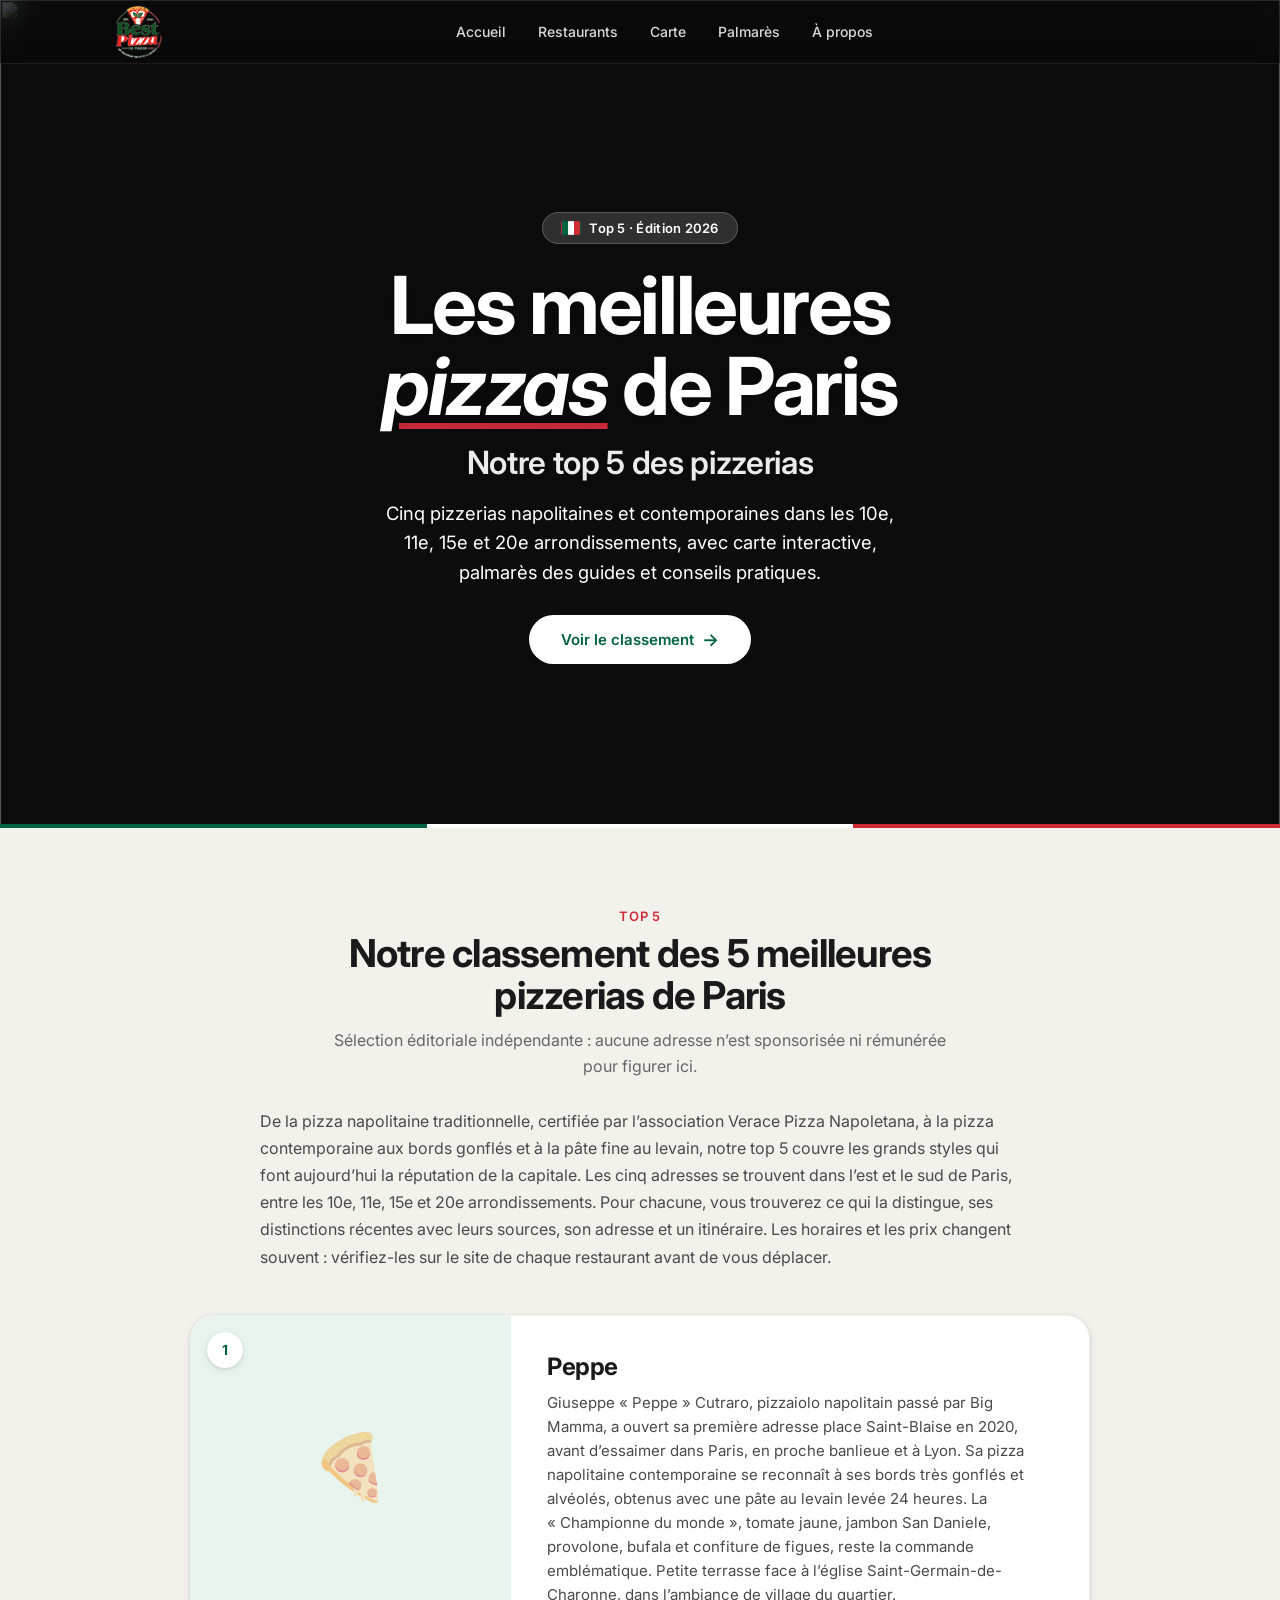
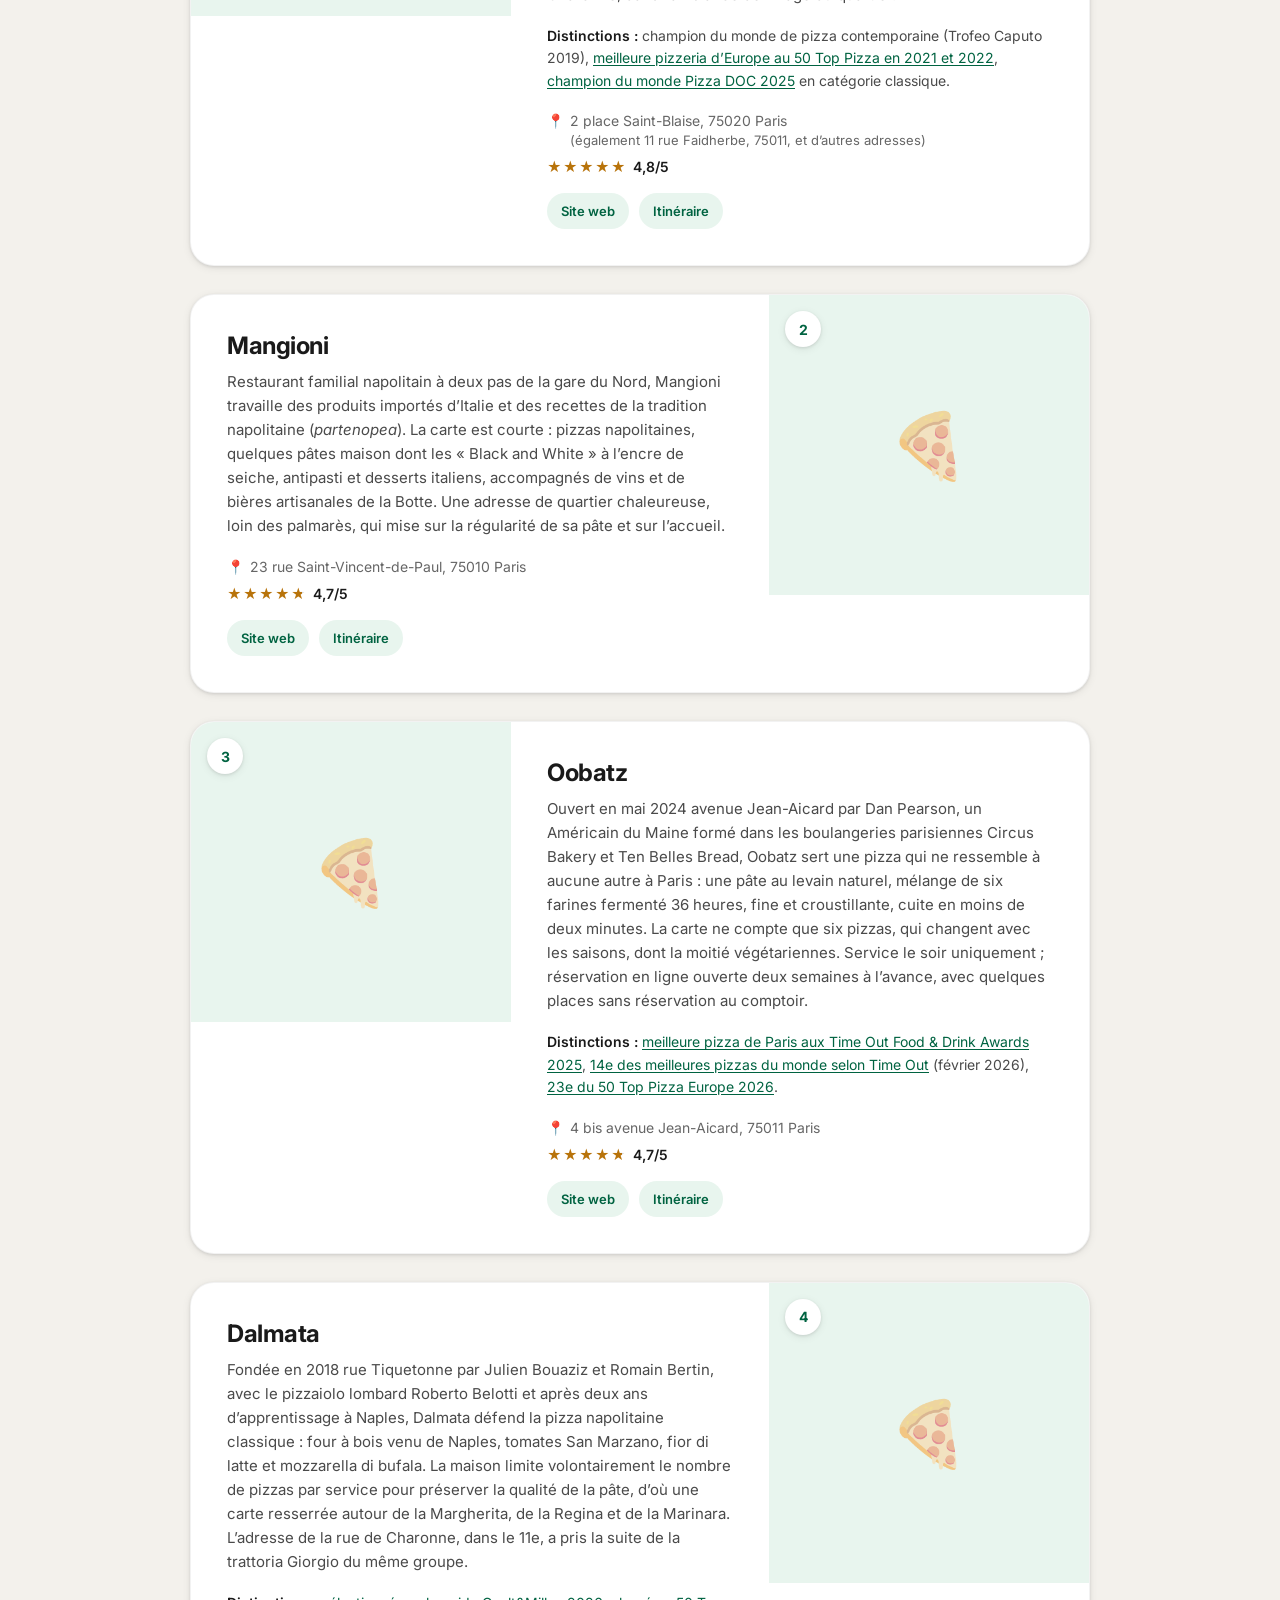
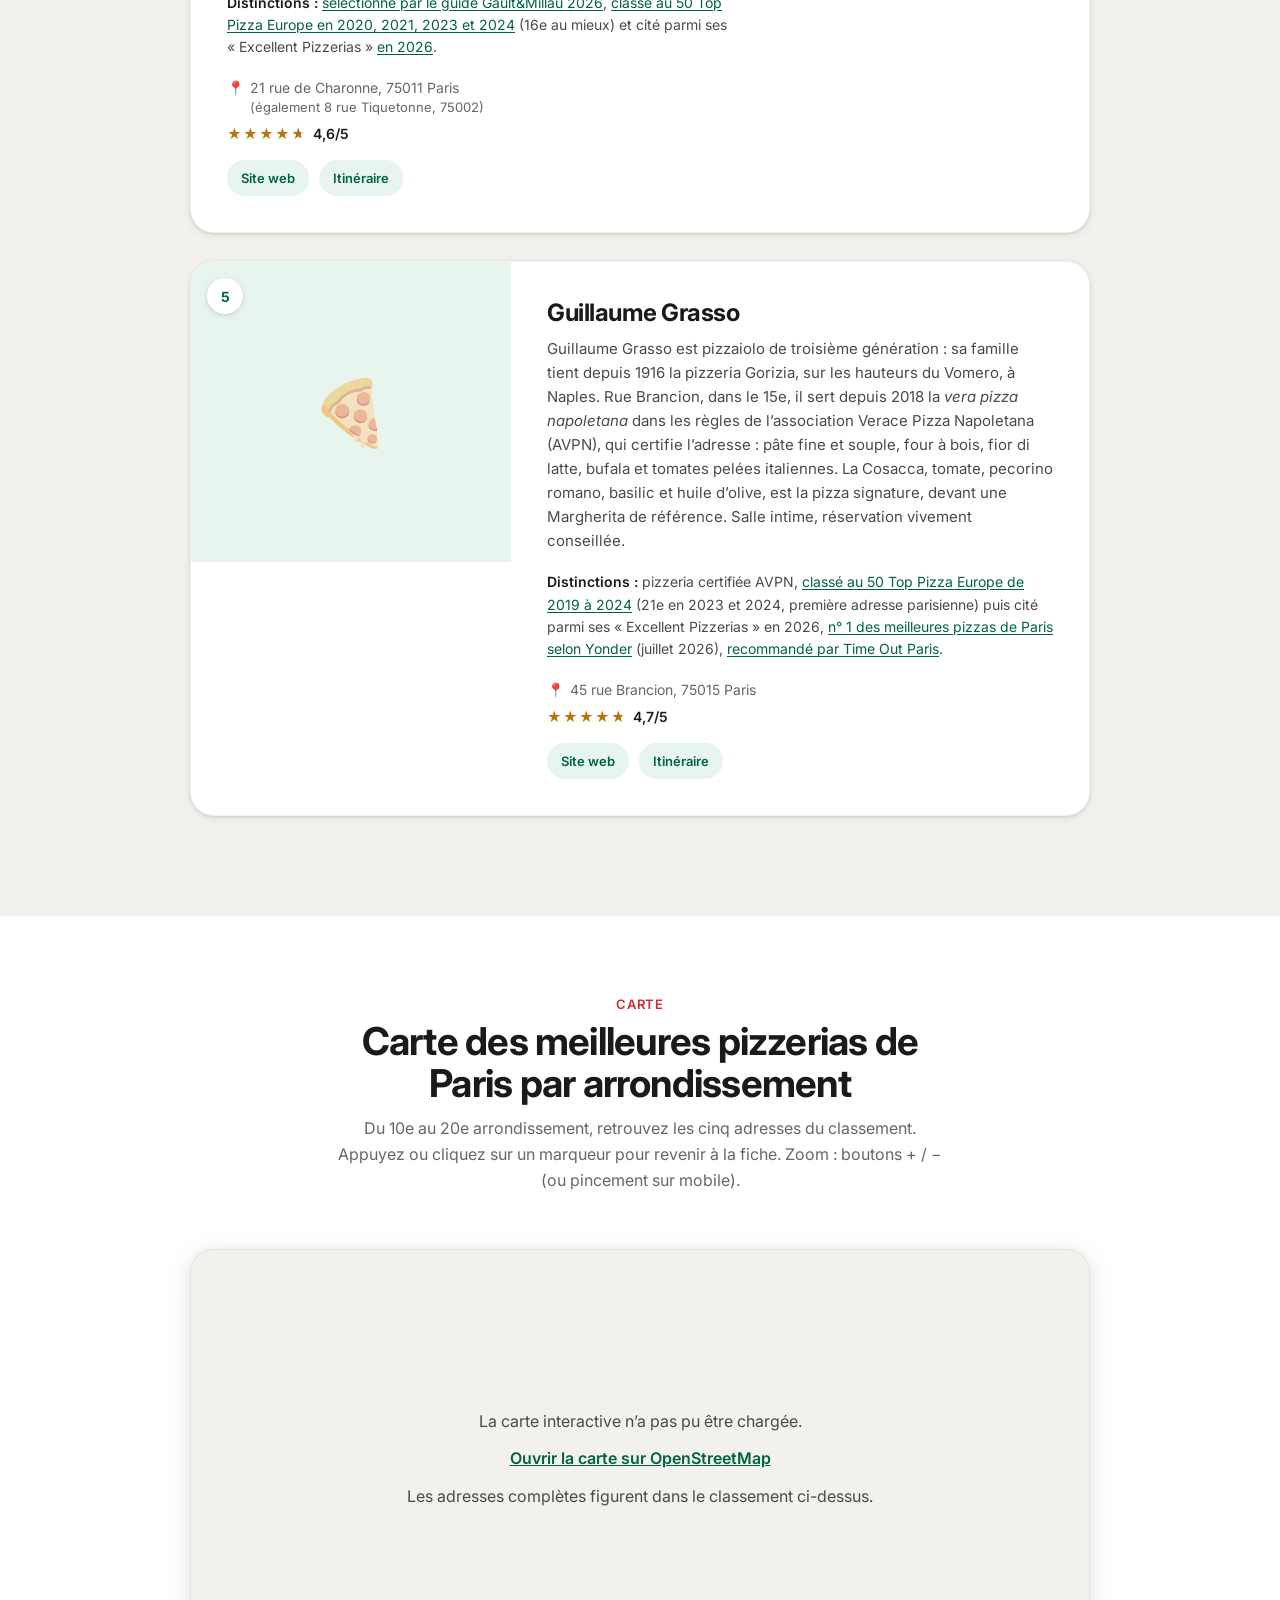
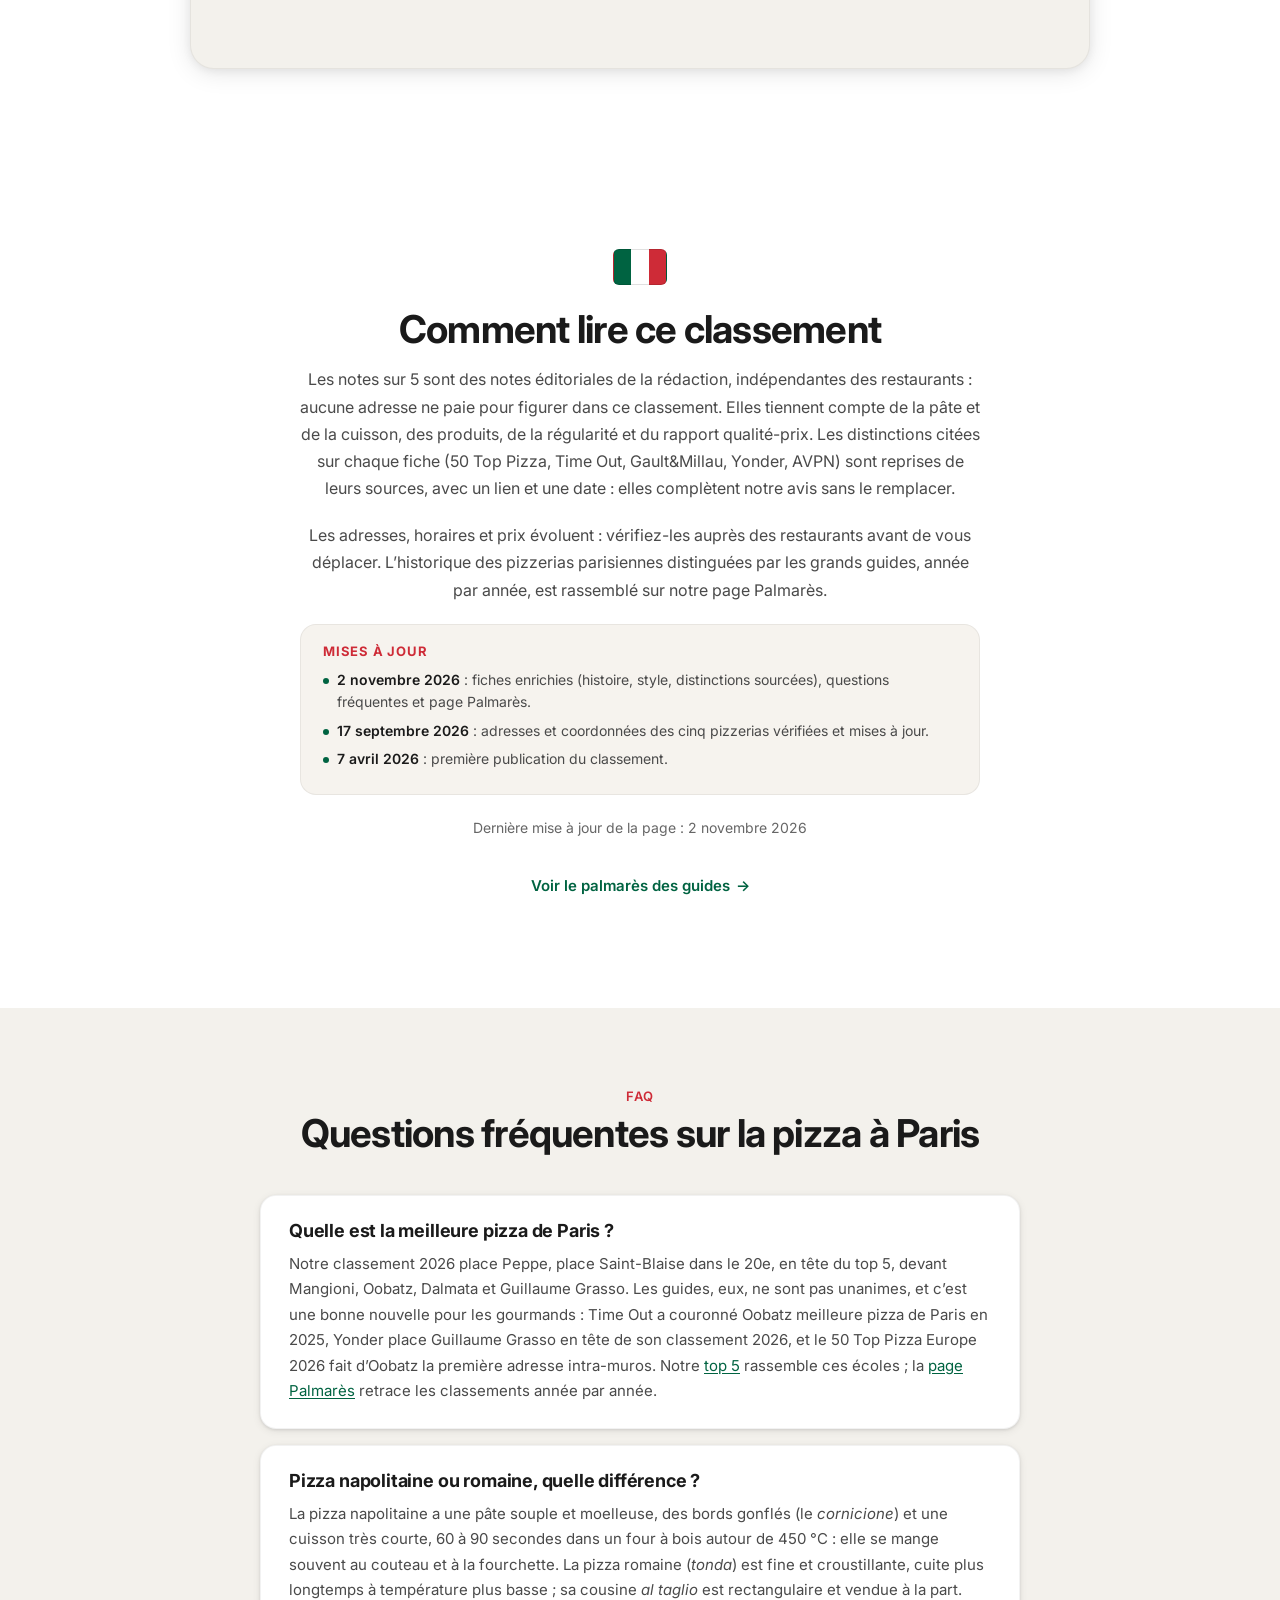
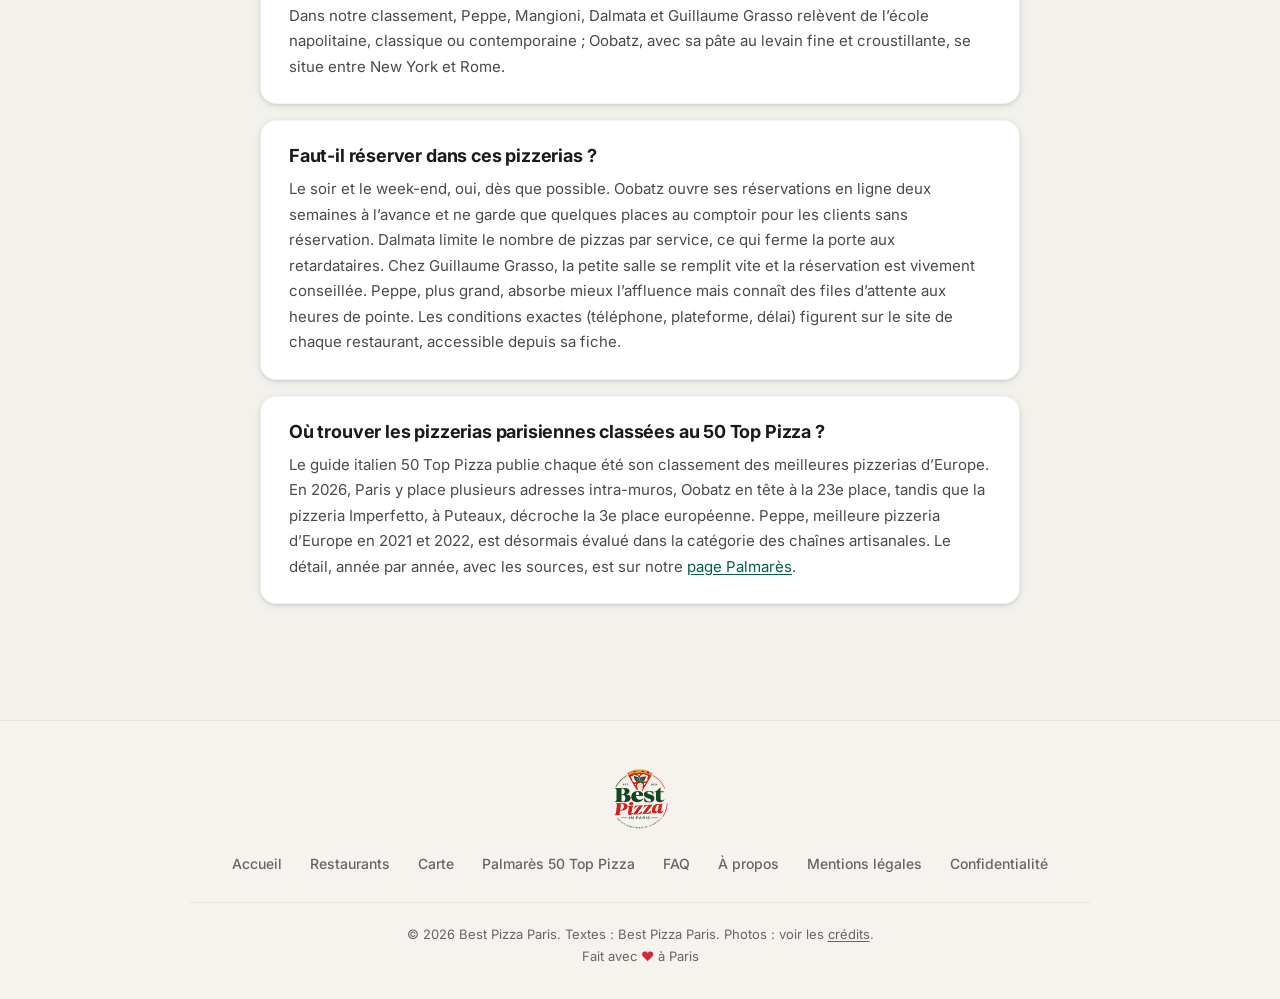
==== commit c1106669: "Sprint 1: SEO rewrite of the home page, Palmarès page, data file and tooling - index.html: new title" ====
--- a/index.html
+++ b/index.html
@@ -3,8 +3,8 @@
 <head>
   <meta charset="UTF-8">
   <meta name="viewport" content="width=device-width, initial-scale=1.0">
-  <title>Best Pizza Paris 2026 — Top 5 des meilleures pizzerias de Paris</title>
-  <meta name="description" content="Top 5 des meilleures pizzerias de Paris 2026&#160;: Peppe, Mangioni, Oobatz, Dalmata, Guillaume Grasso. Adresses, notes et carte interactive.">
+  <title>Meilleure pizza à Paris&#160;: notre top 5 des pizzerias (2026)</title>
+  <meta name="description" content="Quelle est la meilleure pizza à Paris&#160;? Notre top 5 des pizzerias&#160;: Peppe, Mangioni, Oobatz, Dalmata, Guillaume Grasso. Adresses, carte et conseils.">
   <meta name="author" content="Best Pizza Paris">
   <meta name="robots" content="index, follow, max-image-preview:large, max-snippet:-1">
   <meta name="referrer" content="strict-origin-when-cross-origin">
@@ -14,8 +14,8 @@
   <!-- Open Graph / Facebook -->
   <meta property="og:type" content="website">
   <meta property="og:url" content="https://bestpizzaparis.com/">
-  <meta property="og:title" content="Best Pizza Paris 2026 — Top 5 des meilleures pizzerias">
-  <meta property="og:description" content="Top 5 des meilleures pizzerias de Paris 2026&#160;: Peppe, Mangioni, Oobatz, Dalmata, Guillaume Grasso. Adresses, notes et carte interactive.">
+  <meta property="og:title" content="Meilleure pizza à Paris&#160;: notre top 5 des pizzerias (2026)">
+  <meta property="og:description" content="Quelle est la meilleure pizza à Paris&#160;? Notre top 5 des pizzerias&#160;: Peppe, Mangioni, Oobatz, Dalmata, Guillaume Grasso. Adresses, carte et conseils.">
   <meta property="og:image" content="https://bestpizzaparis.com/og-image.jpg">
   <meta property="og:image:type" content="image/jpeg">
   <meta property="og:image:width" content="1200">
@@ -26,8 +26,8 @@
 
   <!-- Twitter / X -->
   <meta name="twitter:card" content="summary_large_image">
-  <meta name="twitter:title" content="Best Pizza Paris 2026 — Top 5 des meilleures pizzerias">
-  <meta name="twitter:description" content="Top 5 des meilleures pizzerias de Paris 2026. Adresses, notes et carte interactive.">
+  <meta name="twitter:title" content="Meilleure pizza à Paris&#160;: notre top 5 des pizzerias (2026)">
+  <meta name="twitter:description" content="Top 5 des meilleures pizzerias de Paris 2026. Adresses, carte interactive, palmarès et conseils.">
   <meta name="twitter:image" content="https://bestpizzaparis.com/og-image.jpg">
   <meta name="twitter:image:alt" content="Best Pizza Paris — Top 5 des meilleures pizzerias de Paris, classement 2026">
 
@@ -42,12 +42,12 @@
   <link rel="preconnect" href="https://fonts.googleapis.com">
   <link rel="preconnect" href="https://fonts.gstatic.com" crossorigin>
   <link href="https://fonts.googleapis.com/css2?family=Inter:wght@400;500;600;700&display=swap" rel="stylesheet">
-  <link rel="stylesheet" href="/styles.css?v=20260904">
+  <link rel="stylesheet" href="/styles.css?v=20261102">
 
   <!-- Bascule no-js/js (autorisée par hash dans la CSP : ne pas modifier ce script) -->
   <script>document.documentElement.classList.replace('no-js','js')</script>
 
-  <!-- Données structurées (schema.org) -->
+  <!-- Données structurées (schema.org) : site, page et organisation -->
   <script type="application/ld+json">
   {
     "@context": "https://schema.org",
@@ -64,7 +64,7 @@
         "@id": "https://bestpizzaparis.com/#website",
         "url": "https://bestpizzaparis.com/",
         "name": "Best Pizza Paris",
-        "description": "Classement 2026 des 5 meilleures pizzerias de Paris",
+        "description": "Guide indépendant des meilleures pizzerias de Paris : classement 2026, carte, palmarès et conseils.",
         "inLanguage": "fr",
         "publisher": { "@id": "https://bestpizzaparis.com/#org" }
       },
@@ -72,148 +72,114 @@
         "@type": "WebPage",
         "@id": "https://bestpizzaparis.com/#webpage",
         "url": "https://bestpizzaparis.com/",
-        "name": "Best Pizza Paris 2026 — Top 5 des meilleures pizzerias de Paris",
+        "name": "Meilleure pizza à Paris : notre top 5 des pizzerias (2026)",
+        "description": "Quelle est la meilleure pizza à Paris ? Notre top 5 des pizzerias : Peppe, Mangioni, Oobatz, Dalmata, Guillaume Grasso. Adresses, carte et conseils.",
         "isPartOf": { "@id": "https://bestpizzaparis.com/#website" },
         "inLanguage": "fr",
         "datePublished": "2026-04-07",
-        "dateModified": "2026-09-04",
+        "dateModified": "2026-11-02",
         "primaryImageOfPage": { "@type": "ImageObject", "url": "https://bestpizzaparis.com/og-image.jpg", "width": 1200, "height": 630 },
         "mainEntity": { "@id": "https://bestpizzaparis.com/#top5" }
-      },
-      {
-        "@type": "ItemList",
-        "@id": "https://bestpizzaparis.com/#top5",
-        "name": "Top 5 des meilleures pizzerias de Paris 2026",
-        "description": "Classement des 5 meilleures pizzerias de Paris, testées et approuvées.",
-        "numberOfItems": 5,
-        "itemListOrder": "https://schema.org/ItemListOrderAscending",
-        "itemListElement": [
-          {
-            "@type": "ListItem",
-            "position": 1,
-            "url": "https://bestpizzaparis.com/#resto-1",
-            "item": {
-              "@type": "Restaurant",
-              "@id": "https://bestpizzaparis.com/#resto-1",
-              "url": "https://bestpizzaparis.com/#resto-1",
-              "sameAs": "https://peppe.pizza/",
-              "name": "Peppe",
-              "description": "Giuseppe Cutraro, champion du monde de pizza napolitaine, sublime la tradition avec des ingrédients d’exception. Adresse historique à Saint-Blaise, et désormais plusieurs restaurants à Paris et à Lyon.",
-              "servesCuisine": ["Pizza napolitaine", "Italienne"],
-              "priceRange": "€€",
-              "address": { "@type": "PostalAddress", "streetAddress": "2 place Saint-Blaise", "addressLocality": "Paris", "postalCode": "75020", "addressCountry": "FR" },
-              "geo": { "@type": "GeoCoordinates", "latitude": 48.86027, "longitude": 2.40370 },
-              "hasMap": "https://www.google.com/maps/dir/?api=1&destination=48.86027,2.40370",
-              "review": {
-                "@type": "Review",
-                "author": { "@id": "https://bestpizzaparis.com/#org" },
-                "datePublished": "2026-04-07",
-                "reviewRating": { "@type": "Rating", "ratingValue": 4.8, "bestRating": 5, "worstRating": 1 },
-                "reviewBody": "Giuseppe Cutraro, champion du monde de pizza napolitaine, sublime la tradition avec des ingrédients d’exception."
-              }
-            }
-          },
-          {
-            "@type": "ListItem",
-            "position": 2,
-            "url": "https://bestpizzaparis.com/#resto-2",
-            "item": {
-              "@type": "Restaurant",
-              "@id": "https://bestpizzaparis.com/#resto-2",
-              "url": "https://bestpizzaparis.com/#resto-2",
-              "sameAs": "https://ristorantemangioni.com/",
-              "name": "Mangioni",
-              "description": "Restaurant familial napolitain authentique, avec des produits directement importés d’Italie et des recettes de la tradition napolitaine (partenopea).",
-              "servesCuisine": ["Pizza napolitaine", "Italienne"],
-              "priceRange": "€€",
-              "address": { "@type": "PostalAddress", "streetAddress": "23 rue Saint-Vincent-de-Paul", "addressLocality": "Paris", "postalCode": "75010", "addressCountry": "FR" },
-              "geo": { "@type": "GeoCoordinates", "latitude": 48.88157, "longitude": 2.35255 },
-              "hasMap": "https://www.google.com/maps/dir/?api=1&destination=48.88157,2.35255",
-              "review": {
-                "@type": "Review",
-                "author": { "@id": "https://bestpizzaparis.com/#org" },
-                "datePublished": "2026-04-07",
-                "reviewRating": { "@type": "Rating", "ratingValue": 4.7, "bestRating": 5, "worstRating": 1 },
-                "reviewBody": "Restaurant familial napolitain authentique, avec des produits directement importés d’Italie et des recettes de la tradition napolitaine."
-              }
-            }
-          },
-          {
-            "@type": "ListItem",
-            "position": 3,
-            "url": "https://bestpizzaparis.com/#resto-3",
-            "item": {
-              "@type": "Restaurant",
-              "@id": "https://bestpizzaparis.com/#resto-3",
-              "url": "https://bestpizzaparis.com/#resto-3",
-              "sameAs": "https://www.oobatz.fr/",
-              "name": "Oobatz",
-              "description": "Pâte fine et croustillante levée 36 heures, garnitures créatives. Citée par Time Out parmi les meilleures pizzas de Paris.",
-              "servesCuisine": ["Pizza", "Italienne"],
-              "priceRange": "€€",
-              "address": { "@type": "PostalAddress", "streetAddress": "4 bis avenue Jean-Aicard", "addressLocality": "Paris", "postalCode": "75011", "addressCountry": "FR" },
-              "geo": { "@type": "GeoCoordinates", "latitude": 48.86474, "longitude": 2.38187 },
-              "hasMap": "https://www.google.com/maps/dir/?api=1&destination=48.86474,2.38187",
-              "review": {
-                "@type": "Review",
-                "author": { "@id": "https://bestpizzaparis.com/#org" },
-                "datePublished": "2026-04-07",
-                "reviewRating": { "@type": "Rating", "ratingValue": 4.7, "bestRating": 5, "worstRating": 1 },
-                "reviewBody": "Pâte fine et croustillante levée 36 heures, garnitures créatives. Citée par Time Out parmi les meilleures pizzas de Paris."
-              }
-            }
-          },
-          {
-            "@type": "ListItem",
-            "position": 4,
-            "url": "https://bestpizzaparis.com/#resto-4",
-            "item": {
-              "@type": "Restaurant",
-              "@id": "https://bestpizzaparis.com/#resto-4",
-              "url": "https://bestpizzaparis.com/#resto-4",
-              "sameAs": "https://www.gruppodalmata.com/",
-              "name": "Dalmata",
-              "description": "Pizzas napolitaines créatives avec des ingrédients importés de Naples. Seulement 101 pizzas par service pour garantir la qualité. Deux adresses : Charonne et Tiquetonne.",
-              "servesCuisine": ["Pizza napolitaine", "Italienne"],
-              "priceRange": "€€",
-              "address": { "@type": "PostalAddress", "streetAddress": "21 rue de Charonne", "addressLocality": "Paris", "postalCode": "75011", "addressCountry": "FR" },
-              "geo": { "@type": "GeoCoordinates", "latitude": 48.85321, "longitude": 2.37487 },
-              "hasMap": "https://www.google.com/maps/dir/?api=1&destination=48.85321,2.37487",
-              "review": {
-                "@type": "Review",
-                "author": { "@id": "https://bestpizzaparis.com/#org" },
-                "datePublished": "2026-04-07",
-                "reviewRating": { "@type": "Rating", "ratingValue": 4.6, "bestRating": 5, "worstRating": 1 },
-                "reviewBody": "Pizzas napolitaines créatives avec des ingrédients importés de Naples. Seulement 101 pizzas par service pour garantir la qualité."
-              }
-            }
-          },
-          {
-            "@type": "ListItem",
-            "position": 5,
-            "url": "https://bestpizzaparis.com/#resto-5",
-            "item": {
-              "@type": "Restaurant",
-              "@id": "https://bestpizzaparis.com/#resto-5",
-              "url": "https://bestpizzaparis.com/#resto-5",
-              "sameAs": "https://www.guillaume-grasso.com/",
-              "name": "Guillaume Grasso",
-              "description": "Pizzeria certifiée AVPN, tradition familiale napolitaine depuis 1916. La pâte est pétrie à la main et cuite au four à bois.",
-              "servesCuisine": ["Pizza napolitaine", "Italienne"],
-              "priceRange": "€€",
-              "address": { "@type": "PostalAddress", "streetAddress": "45 rue Brancion", "addressLocality": "Paris", "postalCode": "75015", "addressCountry": "FR" },
-              "geo": { "@type": "GeoCoordinates", "latitude": 48.83359, "longitude": 2.30436 },
-              "hasMap": "https://www.google.com/maps/dir/?api=1&destination=48.83359,2.30436",
-              "review": {
-                "@type": "Review",
-                "author": { "@id": "https://bestpizzaparis.com/#org" },
-                "datePublished": "2026-04-07",
-                "reviewRating": { "@type": "Rating", "ratingValue": 4.7, "bestRating": 5, "worstRating": 1 },
-                "reviewBody": "Pizzeria certifiée AVPN, tradition familiale napolitaine depuis 1916. La pâte est pétrie à la main et cuite au four à bois."
-              }
-            }
-          }
-        ]
+      }
+    ]
+  }
+  </script>
+
+  <!-- Données structurées : le classement (ItemList de premier niveau, sans avis auto-attribués) -->
+  <script type="application/ld+json">
+  {
+    "@context": "https://schema.org",
+    "@type": "ItemList",
+    "@id": "https://bestpizzaparis.com/#top5",
+    "name": "Top 5 des meilleures pizzerias de Paris 2026",
+    "description": "Sélection éditoriale indépendante des 5 meilleures pizzerias de Paris.",
+    "numberOfItems": 5,
+    "itemListOrder": "https://schema.org/ItemListOrderAscending",
+    "itemListElement": [
+      {
+        "@type": "ListItem",
+        "position": 1,
+        "url": "https://bestpizzaparis.com/#resto-1",
+        "item": {
+          "@type": "Restaurant",
+          "@id": "https://bestpizzaparis.com/#resto-1",
+          "url": "https://bestpizzaparis.com/#resto-1",
+          "sameAs": "https://peppe.pizza/",
+          "name": "Peppe",
+          "description": "Pizza napolitaine contemporaine de Giuseppe Cutraro, champion du monde de pizza et meilleure pizzeria d’Europe au 50 Top Pizza 2021 et 2022. Adresse historique place Saint-Blaise.",
+          "servesCuisine": ["Pizza napolitaine", "Italienne"],
+          "address": { "@type": "PostalAddress", "streetAddress": "2 place Saint-Blaise", "addressLocality": "Paris", "postalCode": "75020", "addressCountry": "FR" },
+          "geo": { "@type": "GeoCoordinates", "latitude": 48.86027, "longitude": 2.40370 },
+          "hasMap": "https://www.google.com/maps/dir/?api=1&destination=48.86027,2.40370"
+        }
+      },
+      {
+        "@type": "ListItem",
+        "position": 2,
+        "url": "https://bestpizzaparis.com/#resto-2",
+        "item": {
+          "@type": "Restaurant",
+          "@id": "https://bestpizzaparis.com/#resto-2",
+          "url": "https://bestpizzaparis.com/#resto-2",
+          "sameAs": "https://ristorantemangioni.com/",
+          "name": "Mangioni",
+          "description": "Restaurant familial napolitain près de la gare du Nord : pizzas napolitaines, pâtes maison et produits importés d’Italie.",
+          "servesCuisine": ["Pizza napolitaine", "Italienne"],
+          "address": { "@type": "PostalAddress", "streetAddress": "23 rue Saint-Vincent-de-Paul", "addressLocality": "Paris", "postalCode": "75010", "addressCountry": "FR" },
+          "geo": { "@type": "GeoCoordinates", "latitude": 48.88157, "longitude": 2.35255 },
+          "hasMap": "https://www.google.com/maps/dir/?api=1&destination=48.88157,2.35255"
+        }
+      },
+      {
+        "@type": "ListItem",
+        "position": 3,
+        "url": "https://bestpizzaparis.com/#resto-3",
+        "item": {
+          "@type": "Restaurant",
+          "@id": "https://bestpizzaparis.com/#resto-3",
+          "url": "https://bestpizzaparis.com/#resto-3",
+          "sameAs": "https://www.oobatz.fr/",
+          "name": "Oobatz",
+          "description": "Pizza au levain naturel fermentée 36 heures, fine et croustillante, carte de six pizzas de saison. Meilleure pizza de Paris aux Time Out Food & Drink Awards 2025.",
+          "servesCuisine": ["Pizza", "Italienne"],
+          "address": { "@type": "PostalAddress", "streetAddress": "4 bis avenue Jean-Aicard", "addressLocality": "Paris", "postalCode": "75011", "addressCountry": "FR" },
+          "geo": { "@type": "GeoCoordinates", "latitude": 48.86474, "longitude": 2.38187 },
+          "hasMap": "https://www.google.com/maps/dir/?api=1&destination=48.86474,2.38187"
+        }
+      },
+      {
+        "@type": "ListItem",
+        "position": 4,
+        "url": "https://bestpizzaparis.com/#resto-4",
+        "item": {
+          "@type": "Restaurant",
+          "@id": "https://bestpizzaparis.com/#resto-4",
+          "url": "https://bestpizzaparis.com/#resto-4",
+          "sameAs": "https://www.gruppodalmata.com/",
+          "name": "Dalmata",
+          "description": "Pizza napolitaine classique au four à bois, nombre de pizzas limité par service. Sélectionné par Gault&Millau 2026.",
+          "servesCuisine": ["Pizza napolitaine", "Italienne"],
+          "address": { "@type": "PostalAddress", "streetAddress": "21 rue de Charonne", "addressLocality": "Paris", "postalCode": "75011", "addressCountry": "FR" },
+          "geo": { "@type": "GeoCoordinates", "latitude": 48.85321, "longitude": 2.37487 },
+          "hasMap": "https://www.google.com/maps/dir/?api=1&destination=48.85321,2.37487"
+        }
+      },
+      {
+        "@type": "ListItem",
+        "position": 5,
+        "url": "https://bestpizzaparis.com/#resto-5",
+        "item": {
+          "@type": "Restaurant",
+          "@id": "https://bestpizzaparis.com/#resto-5",
+          "url": "https://bestpizzaparis.com/#resto-5",
+          "sameAs": "https://www.guillaume-grasso.com/",
+          "name": "Guillaume Grasso",
+          "description": "Vera pizza napoletana certifiée AVPN par un pizzaiolo de troisième génération, famille de la pizzeria Gorizia 1916 à Naples. Four à bois, pizza signature Cosacca.",
+          "servesCuisine": ["Pizza napolitaine", "Italienne"],
+          "address": { "@type": "PostalAddress", "streetAddress": "45 rue Brancion", "addressLocality": "Paris", "postalCode": "75015", "addressCountry": "FR" },
+          "geo": { "@type": "GeoCoordinates", "latitude": 48.83359, "longitude": 2.30436 },
+          "hasMap": "https://www.google.com/maps/dir/?api=1&destination=48.83359,2.30436"
+        }
       }
     ]
   }
@@ -233,6 +199,7 @@
           <li><a href="/" class="nav__link">Accueil</a></li>
           <li><a href="#restaurants" class="nav__link">Restaurants</a></li>
           <li><a href="#map-section" class="nav__link">Carte</a></li>
+          <li><a href="/palmares-pizzerias-paris.html" class="nav__link">Palmarès</a></li>
           <li><a href="#about" class="nav__link">À propos</a></li>
         </ul>
         <div class="nav__right">
@@ -248,6 +215,7 @@
         <li><a href="/">Accueil</a></li>
         <li><a href="#restaurants">Restaurants</a></li>
         <li><a href="#map-section">Carte</a></li>
+        <li><a href="/palmares-pizzerias-paris.html">Palmarès</a></li>
         <li><a href="#about">À propos</a></li>
       </ul>
     </nav>
@@ -272,8 +240,8 @@
       </div>
       <div class="hero__content">
         <div class="hero__badge fade-in"><span class="flag" aria-hidden="true"></span>Top 5 · Édition 2026</div>
-        <h1 class="hero__title fade-in" id="hero-title">Les meilleures<br><span class="hero__title-accent">pizzas</span> de Paris</h1>
-        <p class="hero__subtitle fade-in">Notre top 5 des pizzerias incontournables de la capitale, testées et approuvées.</p>
+        <h1 class="hero__title fade-in" id="hero-title">Les meilleures<br><span class="hero__title-accent">pizzas</span> de Paris<span class="hero__title-sub">Notre top 5 des pizzerias</span></h1>
+        <p class="hero__subtitle fade-in">Cinq pizzerias napolitaines et contemporaines dans les 10e, 11e, 15e et 20e arrondissements, avec carte interactive, palmarès des guides et conseils pratiques.</p>
         <a href="#restaurants" class="hero__cta fade-in">
           Voir le classement <span class="hero__cta-arrow" aria-hidden="true">&#8594;</span>
         </a>
@@ -285,8 +253,12 @@
     <section id="restaurants" class="restaurants" aria-labelledby="restaurants-title">
       <div class="section-header reveal-group">
         <p class="section-header__label reveal">Top 5</p>
-        <h2 class="section-header__title reveal" id="restaurants-title">Notre classement</h2>
-        <p class="section-header__desc reveal">Chaque adresse a été testée et approuvée par notre équipe de passionnés.</p>
+        <h2 class="section-header__title reveal" id="restaurants-title">Notre classement des 5 meilleures pizzerias de Paris</h2>
+        <p class="section-header__desc reveal">Sélection éditoriale indépendante&#160;: aucune adresse n’est sponsorisée ni rémunérée pour figurer ici.</p>
+      </div>
+
+      <div class="section-intro reveal">
+        <p>De la pizza napolitaine traditionnelle, certifiée par l’association Verace Pizza Napoletana, à la pizza contemporaine aux bords gonflés et à la pâte fine au levain, notre top&#160;5 couvre les grands styles qui font aujourd’hui la réputation de la capitale. Les cinq adresses se trouvent dans l’est et le sud de Paris, entre les 10e, 11e, 15e et 20e arrondissements. Pour chacune, vous trouverez ce qui la distingue, ses distinctions récentes avec leurs sources, son adresse et un itinéraire. Les horaires et les prix changent souvent&#160;: vérifiez-les sur le site de chaque restaurant avant de vous déplacer.</p>
       </div>
 
       <ol class="restaurant-list" role="list" aria-label="Classement des 5 meilleures pizzerias">
@@ -301,7 +273,9 @@
             </div>
             <div class="card__body">
               <h3 class="card__name" id="resto-1-title"><span class="sr-only">N° 1&#160;: </span>Peppe</h3>
-              <p class="card__desc">Giuseppe Cutraro, champion du monde de pizza napolitaine, sublime la tradition avec des ingrédients d’exception. Adresse historique à Saint-Blaise, et désormais plusieurs restaurants à Paris et à Lyon.</p>
+              <p class="card__desc">Giuseppe «&#160;Peppe&#160;» Cutraro, pizzaiolo napolitain passé par Big Mamma, a ouvert sa première adresse place Saint-Blaise en 2020, avant d’essaimer dans Paris, en proche banlieue et à Lyon. Sa pizza napolitaine contemporaine se reconnaît à ses bords très gonflés et alvéolés, obtenus avec une pâte au levain levée 24&#160;heures. La «&#160;Championne du monde&#160;», tomate jaune, jambon San Daniele, provolone, bufala et confiture de figues, reste la commande emblématique. Petite terrasse face à l’église Saint-Germain-de-Charonne, dans l’ambiance de village du quartier.</p>
+              <p class="card__awards"><strong>Distinctions&#160;:</strong> champion du monde de pizza contemporaine (Trofeo Caputo 2019), <a href="https://50toppizza.it/50-top-pizza-europe-2022-peppe-pizzeria-in-paris-has-been-named-the-best-pizzeria-in-europe" rel="noopener noreferrer" target="_blank">meilleure pizzeria d’Europe au 50 Top Pizza en 2021 et 2022</a>, <a href="https://wetheitalians.com/news/giuseppe-cutraro-wins-11th-pizza-doc-world-championship" rel="noopener noreferrer" target="_blank">champion du monde Pizza DOC 2025</a> en catégorie classique.</p>
+              <!-- À renseigner après visite (voir .data/restaurants.json) : prix, horaires, réservation, à emporter -->
               <div class="card__meta">
                 <address class="card__location"><span aria-hidden="true">📍</span><span class="sr-only">Adresse&#160;: </span><span>2 place Saint-Blaise, 75020 Paris <span class="card__location-note">(également 11 rue Faidherbe, 75011, et d’autres adresses)</span></span></address>
                 <span class="card__rating"><span class="card__rating-stars stars-48" aria-hidden="true">★★★★★</span><span class="sr-only">Note&#160;: </span><span class="card__rating-value">4,8<span class="sr-only"> sur 5</span><span aria-hidden="true">/5</span></span></span>
@@ -324,7 +298,9 @@
             </div>
             <div class="card__body">
               <h3 class="card__name" id="resto-2-title"><span class="sr-only">N° 2&#160;: </span>Mangioni</h3>
-              <p class="card__desc">Restaurant familial napolitain authentique, avec des produits directement importés d’Italie et des recettes de la tradition napolitaine (<em lang="it">partenopea</em>).</p>
+              <p class="card__desc">Restaurant familial napolitain à deux pas de la gare du Nord, Mangioni travaille des produits importés d’Italie et des recettes de la tradition napolitaine (<em lang="it">partenopea</em>). La carte est courte&#160;: pizzas napolitaines, quelques pâtes maison dont les «&#160;Black and White&#160;» à l’encre de seiche, antipasti et desserts italiens, accompagnés de vins et de bières artisanales de la Botte. Une adresse de quartier chaleureuse, loin des palmarès, qui mise sur la régularité de sa pâte et sur l’accueil.</p>
+              <!-- Aucune distinction éditoriale trouvée (Time Out, Le Fooding, 50 Top Pizza) : ne rien ajouter sans source.
+                   À confirmer après visite : horaires (un annuaire indique une fermeture le week-end), prix, réservation (TheFork ?), livraison. -->
               <div class="card__meta">
                 <address class="card__location"><span aria-hidden="true">📍</span><span class="sr-only">Adresse&#160;: </span><span>23 rue Saint-Vincent-de-Paul, 75010 Paris</span></address>
                 <span class="card__rating"><span class="card__rating-stars stars-47" aria-hidden="true">★★★★★</span><span class="sr-only">Note&#160;: </span><span class="card__rating-value">4,7<span class="sr-only"> sur 5</span><span aria-hidden="true">/5</span></span></span>
@@ -347,7 +323,9 @@
             </div>
             <div class="card__body">
               <h3 class="card__name" id="resto-3-title"><span class="sr-only">N° 3&#160;: </span>Oobatz</h3>
-              <p class="card__desc">Pâte fine et croustillante levée 36 heures, garnitures créatives. Citée par Time Out parmi les meilleures pizzas de Paris.</p>
+              <p class="card__desc">Ouvert en mai 2024 avenue Jean-Aicard par Dan Pearson, un Américain du Maine formé dans les boulangeries parisiennes Circus Bakery et Ten Belles Bread, Oobatz sert une pizza qui ne ressemble à aucune autre à Paris&#160;: une pâte au levain naturel, mélange de six farines fermenté 36&#160;heures, fine et croustillante, cuite en moins de deux minutes. La carte ne compte que six pizzas, qui changent avec les saisons, dont la moitié végétariennes. Service le soir uniquement&#160;; réservation en ligne ouverte deux semaines à l’avance, avec quelques places sans réservation au comptoir.</p>
+              <p class="card__awards"><strong>Distinctions&#160;:</strong> <a href="https://www.timeout.fr/paris/actualites/le-palmares-des-time-out-paris-food-drink-awards-2025-042925" rel="noopener noreferrer" target="_blank">meilleure pizza de Paris aux Time Out Food &amp; Drink Awards 2025</a>, <a href="https://www.timeout.fr/paris/actualites/une-pizza-parisienne-dans-le-top-15-des-meilleures-au-monde-selon-time-out-020826" rel="noopener noreferrer" target="_blank">14e des meilleures pizzas du monde selon Time Out</a> (février 2026), <a href="https://www.timeout.fr/paris/actualites/paris-brille-au-classement-des-meilleures-pizzas-europeennes-070626" rel="noopener noreferrer" target="_blank">23e du 50 Top Pizza Europe 2026</a>.</p>
+              <!-- À renseigner après visite (voir .data/restaurants.json) : horaires en vigueur (changement signalé en mars 2026), prix, à emporter -->
               <div class="card__meta">
                 <address class="card__location"><span aria-hidden="true">📍</span><span class="sr-only">Adresse&#160;: </span><span>4 bis avenue Jean-Aicard, 75011 Paris</span></address>
                 <span class="card__rating"><span class="card__rating-stars stars-47" aria-hidden="true">★★★★★</span><span class="sr-only">Note&#160;: </span><span class="card__rating-value">4,7<span class="sr-only"> sur 5</span><span aria-hidden="true">/5</span></span></span>
@@ -370,7 +348,9 @@
             </div>
             <div class="card__body">
               <h3 class="card__name" id="resto-4-title"><span class="sr-only">N° 4&#160;: </span>Dalmata</h3>
-              <p class="card__desc">Pizzas napolitaines créatives avec des ingrédients importés de Naples. Seulement 101 pizzas par service pour garantir la qualité.</p>
+              <p class="card__desc">Fondée en 2018 rue Tiquetonne par Julien Bouaziz et Romain Bertin, avec le pizzaiolo lombard Roberto Belotti et après deux ans d’apprentissage à Naples, Dalmata défend la pizza napolitaine classique&#160;: four à bois venu de Naples, tomates San Marzano, fior di latte et mozzarella di bufala. La maison limite volontairement le nombre de pizzas par service pour préserver la qualité de la pâte, d’où une carte resserrée autour de la Margherita, de la Regina et de la Marinara. L’adresse de la rue de Charonne, dans le 11e, a pris la suite de la trattoria Giorgio du même groupe.</p>
+              <p class="card__awards"><strong>Distinctions&#160;:</strong> <a href="https://fr.gaultmillau.com/fr/restaurants/dalmata" rel="noopener noreferrer" target="_blank">sélectionné par le guide Gault&amp;Millau 2026</a>, <a href="https://www.50toppizza.it/guida-europa-2023/" rel="noopener noreferrer" target="_blank">classé au 50 Top Pizza Europe en 2020, 2021, 2023 et 2024</a> (16e au mieux) et cité parmi ses «&#160;Excellent Pizzerias&#160;» <a href="https://www.timeout.fr/paris/actualites/paris-brille-au-classement-des-meilleures-pizzas-europeennes-070626" rel="noopener noreferrer" target="_blank">en 2026</a>.</p>
+              <!-- À confirmer : statut de l'adresse de la rue Tiquetonne (signalée « temporairement fermée » début 2026), horaires, prix, réservation, livraison -->
               <div class="card__meta">
                 <address class="card__location"><span aria-hidden="true">📍</span><span class="sr-only">Adresse&#160;: </span><span>21 rue de Charonne, 75011 Paris <span class="card__location-note">(également 8 rue Tiquetonne, 75002)</span></span></address>
                 <span class="card__rating"><span class="card__rating-stars stars-46" aria-hidden="true">★★★★★</span><span class="sr-only">Note&#160;: </span><span class="card__rating-value">4,6<span class="sr-only"> sur 5</span><span aria-hidden="true">/5</span></span></span>
@@ -393,7 +373,9 @@
             </div>
             <div class="card__body">
               <h3 class="card__name" id="resto-5-title"><span class="sr-only">N° 5&#160;: </span>Guillaume Grasso</h3>
-              <p class="card__desc">Pizzeria certifiée AVPN, tradition familiale napolitaine depuis 1916. La pâte est pétrie à la main et cuite au four à bois.</p>
+              <p class="card__desc">Guillaume Grasso est pizzaiolo de troisième génération&#160;: sa famille tient depuis 1916 la pizzeria Gorizia, sur les hauteurs du Vomero, à Naples. Rue Brancion, dans le 15e, il sert depuis 2018 la <em lang="it">vera pizza napoletana</em> dans les règles de l’association Verace Pizza Napoletana (AVPN), qui certifie l’adresse&#160;: pâte fine et souple, four à bois, fior di latte, bufala et tomates pelées italiennes. La Cosacca, tomate, pecorino romano, basilic et huile d’olive, est la pizza signature, devant une Margherita de référence. Salle intime, réservation vivement conseillée.</p>
+              <p class="card__awards"><strong>Distinctions&#160;:</strong> pizzeria certifiée AVPN, <a href="https://www.50toppizza.it/guida-europa-2023/" rel="noopener noreferrer" target="_blank">classé au 50 Top Pizza Europe de 2019 à 2024</a> (21e en 2023 et 2024, première adresse parisienne) puis cité parmi ses «&#160;Excellent Pizzerias&#160;» en 2026, <a href="https://www.yonder.fr/les-tops/restaurants/les-meilleures-pizzas-de-paris" rel="noopener noreferrer" target="_blank">n°&#160;1 des meilleures pizzas de Paris selon Yonder</a> (juillet 2026), <a href="https://www.timeout.fr/paris/restaurants/guillaume-grasso-vera-pizza-napoletana" rel="noopener noreferrer" target="_blank">recommandé par Time Out Paris</a>.</p>
+              <!-- À renseigner après visite (voir .data/restaurants.json) : prix de la Margherita et de la Cosacca, horaires (fermeture dominicale signalée), canal de réservation, à emporter -->
               <div class="card__meta">
                 <address class="card__location"><span aria-hidden="true">📍</span><span class="sr-only">Adresse&#160;: </span><span>45 rue Brancion, 75015 Paris</span></address>
                 <span class="card__rating"><span class="card__rating-stars stars-47" aria-hidden="true">★★★★★</span><span class="sr-only">Note&#160;: </span><span class="card__rating-value">4,7<span class="sr-only"> sur 5</span><span aria-hidden="true">/5</span></span></span>
@@ -414,26 +396,65 @@
       <div class="map-wrapper">
         <div class="section-header reveal-group">
           <p class="section-header__label reveal">Carte</p>
-          <h2 class="section-header__title reveal" id="map-title">Trouvez-les sur la carte</h2>
-          <p class="section-header__desc reveal">Appuyez ou cliquez sur un marqueur pour retrouver le restaurant dans le classement. Zoom&#160;: boutons + / − (ou pincement sur mobile).</p>
+          <h2 class="section-header__title reveal" id="map-title">Carte des meilleures pizzerias de Paris par arrondissement</h2>
+          <p class="section-header__desc reveal">Du 10e au 20e arrondissement, retrouvez les cinq adresses du classement. Appuyez ou cliquez sur un marqueur pour revenir à la fiche. Zoom&#160;: boutons + / − (ou pincement sur mobile).</p>
         </div>
         <div class="map-container reveal" id="map" role="region" aria-label="Carte des 5 pizzerias (les adresses sont listées dans le classement)"></div>
         <noscript><p class="map-noscript">La carte interactive nécessite JavaScript. Les adresses sont indiquées dans le classement ci-dessus.</p></noscript>
       </div>
     </section>
 
-    <!-- À propos -->
+    <!-- Comment lire ce classement -->
     <section id="about" class="about" aria-labelledby="about-title">
       <div class="about__inner reveal-group">
         <div class="about__icon reveal"><span class="flag flag--lg" aria-hidden="true"></span></div>
-        <h2 class="about__title reveal" id="about-title">La pizza, une passion parisienne</h2>
+        <h2 class="about__title reveal" id="about-title">Comment lire ce classement</h2>
         <p class="about__text reveal">
-          Nous parcourons les rues de Paris pour dénicher les pizzerias qui respectent la tradition italienne tout en apportant leur touche unique. Chaque adresse est visitée, testée et approuvée par notre équipe avant d’intégrer ce classement.
+          Les notes sur 5 sont des notes éditoriales de la rédaction, indépendantes des restaurants&#160;: aucune adresse ne paie pour figurer dans ce classement. Elles tiennent compte de la pâte et de la cuisson, des produits, de la régularité et du rapport qualité-prix. Les distinctions citées sur chaque fiche (50 Top Pizza, Time Out, Gault&amp;Millau, Yonder, AVPN) sont reprises de leurs sources, avec un lien et une date&#160;: elles complètent notre avis sans le remplacer.
         </p>
-        <p class="about__updated reveal">Dernière mise à jour de la page&#160;: <time datetime="2026-09-04">4 septembre 2026</time></p>
-        <a href="#map-section" class="about__cta reveal">
-          Voir la carte <span class="about__cta-arrow" aria-hidden="true">&#8594;</span>
+        <p class="about__text reveal">
+          Les adresses, horaires et prix évoluent&#160;: vérifiez-les auprès des restaurants avant de vous déplacer. L’historique des pizzerias parisiennes distinguées par les grands guides, année par année, est rassemblé sur notre page Palmarès.
+        </p>
+        <div class="updates reveal" aria-labelledby="updates-title">
+          <h3 id="updates-title" class="updates__title">Mises à jour</h3>
+          <ul class="updates__list">
+            <li><time datetime="2026-11-02">2 novembre 2026</time>&#160;: fiches enrichies (histoire, style, distinctions sourcées), questions fréquentes et page Palmarès.</li>
+            <li><time datetime="2026-09-17">17 septembre 2026</time>&#160;: adresses et coordonnées des cinq pizzerias vérifiées et mises à jour.</li>
+            <li><time datetime="2026-04-07">7 avril 2026</time>&#160;: première publication du classement.</li>
+          </ul>
+        </div>
+        <p class="about__updated reveal">Dernière mise à jour de la page&#160;: <time datetime="2026-11-02">2 novembre 2026</time></p>
+        <a href="/palmares-pizzerias-paris.html" class="about__cta reveal">
+          Voir le palmarès des guides <span class="about__cta-arrow" aria-hidden="true">&#8594;</span>
         </a>
+      </div>
+    </section>
+
+    <!-- Questions fréquentes -->
+    <section id="faq" class="faq" aria-labelledby="faq-title">
+      <div class="faq__inner reveal-group">
+        <p class="section-header__label reveal">FAQ</p>
+        <h2 class="section-header__title reveal" id="faq-title">Questions fréquentes sur la pizza à Paris</h2>
+
+        <div class="faq__item reveal">
+          <h3>Quelle est la meilleure pizza de Paris&#160;?</h3>
+          <p>Notre classement 2026 place Peppe, place Saint-Blaise dans le 20e, en tête du top&#160;5, devant Mangioni, Oobatz, Dalmata et Guillaume Grasso. Les guides, eux, ne sont pas unanimes, et c’est une bonne nouvelle pour les gourmands&#160;: Time Out a couronné Oobatz meilleure pizza de Paris en 2025, Yonder place Guillaume Grasso en tête de son classement 2026, et le 50 Top Pizza Europe 2026 fait d’Oobatz la première adresse intra-muros. Notre <a href="#restaurants">top&#160;5</a> rassemble ces écoles&#160;; la <a href="/palmares-pizzerias-paris.html">page Palmarès</a> retrace les classements année par année.</p>
+        </div>
+
+        <div class="faq__item reveal">
+          <h3>Pizza napolitaine ou romaine, quelle différence&#160;?</h3>
+          <p>La pizza napolitaine a une pâte souple et moelleuse, des bords gonflés (le <em lang="it">cornicione</em>) et une cuisson très courte, 60 à 90 secondes dans un four à bois autour de 450&#160;°C&#160;: elle se mange souvent au couteau et à la fourchette. La pizza romaine (<em lang="it">tonda</em>) est fine et croustillante, cuite plus longtemps à température plus basse&#160;; sa cousine <em lang="it">al taglio</em> est rectangulaire et vendue à la part. Dans notre classement, Peppe, Mangioni, Dalmata et Guillaume Grasso relèvent de l’école napolitaine, classique ou contemporaine&#160;; Oobatz, avec sa pâte au levain fine et croustillante, se situe entre New York et Rome.</p>
+        </div>
+
+        <div class="faq__item reveal">
+          <h3>Faut-il réserver dans ces pizzerias&#160;?</h3>
+          <p>Le soir et le week-end, oui, dès que possible. Oobatz ouvre ses réservations en ligne deux semaines à l’avance et ne garde que quelques places au comptoir pour les clients sans réservation. Dalmata limite le nombre de pizzas par service, ce qui ferme la porte aux retardataires. Chez Guillaume Grasso, la petite salle se remplit vite et la réservation est vivement conseillée. Peppe, plus grand, absorbe mieux l’affluence mais connaît des files d’attente aux heures de pointe. Les conditions exactes (téléphone, plateforme, délai) figurent sur le site de chaque restaurant, accessible depuis sa fiche.</p>
+        </div>
+
+        <div class="faq__item reveal">
+          <h3>Où trouver les pizzerias parisiennes classées au 50 Top Pizza&#160;?</h3>
+          <p>Le guide italien 50 Top Pizza publie chaque été son classement des meilleures pizzerias d’Europe. En 2026, Paris y place plusieurs adresses intra-muros, Oobatz en tête à la 23e place, tandis que la pizzeria Imperfetto, à Puteaux, décroche la 3e place européenne. Peppe, meilleure pizzeria d’Europe en 2021 et 2022, est désormais évalué dans la catégorie des chaînes artisanales. Le détail, année par année, avec les sources, est sur notre <a href="/palmares-pizzerias-paris.html">page Palmarès</a>.</p>
+        </div>
       </div>
     </section>
 
@@ -448,6 +469,8 @@
         <li><a href="/" class="footer__link">Accueil</a></li>
         <li><a href="#restaurants" class="footer__link">Restaurants</a></li>
         <li><a href="#map-section" class="footer__link">Carte</a></li>
+        <li><a href="/palmares-pizzerias-paris.html" class="footer__link">Palmarès 50 Top Pizza</a></li>
+        <li><a href="#faq" class="footer__link">FAQ</a></li>
         <li><a href="#about" class="footer__link">À propos</a></li>
         <li><a href="/mentions-legales.html" class="footer__link">Mentions légales</a></li>
         <li><a href="/confidentialite.html" class="footer__link">Confidentialité</a></li>
@@ -464,6 +487,6 @@
     </div>
   </footer>
 
-  <script src="/main.js?v=20260904" defer></script>
+  <script src="/main.js?v=20261102" defer></script>
 </body>
 </html>
--- a/styles.css
+++ b/styles.css
@@ -1,5 +1,5 @@
 /* ==========================================================================
-   Best Pizza Paris — feuille de style (v2026-09-04)
+   Best Pizza Paris — feuille de style (v2026-11-02)
    Pas de style inline dans le HTML : la CSP (style-src 'self') les bloque.
    ========================================================================== */
 
@@ -356,11 +356,6 @@
 .table-wrap { overflow-x: auto; margin: 12px 0 20px; }
 .page .table-wrap table { margin: 0; min-width: 640px; }
 .table-wrap:focus-visible { outline-offset: 4px; }
-.page .todo {
-  background: #fff4d6; border-left: 4px solid #e0a300; color: #5a4200;
-  padding: 12px 16px; border-radius: 8px; margin: 12px 0 20px;
-}
-.page .todo strong { color: #3d2c00; }
 .btn {
   display: inline-flex; align-items: center; gap: 8px; min-height: 48px;
   background: var(--green); color: #fff; font-size: 15px; font-weight: 600;
@@ -380,9 +375,12 @@
 @keyframes heroIn { to { opacity: 1; transform: translateY(0); } }
 
 /* Apparition au défilement : uniquement quand JS est actif (classe .js sur <html>),
-   sinon le contenu reste visible. */
+   sinon le contenu reste visible. Si main.js ne pose pas .js-ready dans les 1,5 s
+   (fichier bloqué, erreur, CSP), le repli ci-dessous réaffiche tout. */
 .js .reveal { opacity: 0; transform: translateY(20px); transition: opacity 0.8s var(--ease), transform 0.8s var(--ease); }
 .js .reveal.is-visible { opacity: 1; transform: translateY(0); }
+.js:not(.js-ready) .reveal { animation: reveal-fallback 0s 1.5s forwards; }
+@keyframes reveal-fallback { to { opacity: 1; transform: none; } }
 .reveal-group .reveal:nth-child(2) { transition-delay: 0.1s; }
 .reveal-group .reveal:nth-child(3) { transition-delay: 0.15s; }
 .restaurant-list > .reveal:nth-child(2) { transition-delay: 0.08s; }
@@ -448,3 +446,74 @@
   .hero__title-accent { color: #000; }
   .js .reveal { opacity: 1; transform: none; transition: none; }
 }
+
+/* ===== ACCUEIL : compléments (v2026-11-02) ===== */
+.hero__title-sub {
+  display: block; font-size: .4em; font-weight: 600; font-style: normal;
+  letter-spacing: -.01em; line-height: 1.25; margin-top: .5em; color: rgba(255,255,255,0.92);
+}
+.section-intro { max-width: 760px; margin: -28px auto 44px; }
+.section-intro p { font-size: 16px; color: var(--text-body); line-height: 1.7; }
+.card__awards { font-size: 14px; color: var(--text-body); line-height: 1.6; margin-bottom: 18px; }
+.card__awards strong { color: var(--text-dark); font-weight: 600; }
+.card__awards a { color: var(--green); text-decoration: underline; text-underline-offset: 2px; }
+.card__awards a:hover { color: var(--red); }
+
+.updates {
+  text-align: left; background: var(--bg-warm); border: 1px solid rgba(0,0,0,0.06);
+  border-radius: var(--radius); padding: 18px 22px; margin: 0 auto 24px;
+}
+.updates__title { font-size: 13px; font-weight: 700; text-transform: uppercase; letter-spacing: .06em; color: var(--red); margin-bottom: 10px; }
+.updates__list { list-style: none; }
+.updates__list li { position: relative; padding-left: 14px; margin-bottom: 6px; font-size: 14px; color: var(--text-body); line-height: 1.6; }
+.updates__list li::before { content: ''; position: absolute; left: 0; top: .65em; width: 6px; height: 6px; border-radius: 50%; background: var(--green); }
+.updates__list time { font-weight: 600; color: var(--text-dark); }
+
+.faq { padding: 80px 24px 100px; background: var(--bg); }
+.faq__inner { max-width: 760px; margin: 0 auto; }
+.faq__inner .section-header__label, .faq__inner .section-header__title { text-align: center; }
+.faq__inner .section-header__title { margin-bottom: 40px; }
+.faq__item {
+  background: var(--bg-white); border: 1px solid rgba(0,0,0,0.05); border-radius: var(--radius);
+  padding: 24px 28px; margin-bottom: 16px; box-shadow: var(--shadow-sm);
+}
+.faq__item h3 { font-size: 18px; font-weight: 700; letter-spacing: -.01em; margin-bottom: 10px; color: var(--text-dark); }
+.faq__item p { font-size: 15px; color: var(--text-body); line-height: 1.7; }
+.faq__item a { color: var(--green); text-decoration: underline; text-underline-offset: 2px; }
+@media (max-width: 768px) {
+  .faq { padding: 56px 16px 72px; }
+  .faq__item { padding: 20px 18px; }
+  .section-intro { margin: -16px auto 32px; }
+}
+
+/* ===== PAGES SECONDAIRES : fil d'Ariane, fiches, sources (v2026-11-02) ===== */
+.breadcrumb { margin-bottom: 18px; }
+.breadcrumb ol { list-style: none; display: flex; flex-wrap: wrap; padding: 0; margin: 0; }
+.breadcrumb li { font-size: 14px; color: var(--text-muted); margin: 0; }
+.breadcrumb li + li::before { content: '\203A'; padding: 0 8px; color: var(--text-muted); }
+.breadcrumb a { color: var(--green); text-decoration: underline; text-underline-offset: 2px; }
+.breadcrumb [aria-current="page"] { color: var(--text-body); }
+.page h3 { font-size: 1.1rem; font-weight: 700; letter-spacing: -.01em; margin: 24px 0 8px; }
+.page .facts {
+  display: grid; grid-template-columns: 180px 1fr; gap: 10px 16px;
+  background: var(--bg-white); border: 1px solid rgba(0,0,0,0.06); border-radius: var(--radius);
+  padding: 20px 24px; margin: 16px 0 28px;
+}
+.page .facts dt { font-size: 14px; font-weight: 600; color: var(--text-dark); }
+.page .facts dd { font-size: 15px; color: var(--text-body); line-height: 1.5; margin: 0; }
+@media (max-width: 600px) {
+  .page .facts { grid-template-columns: 1fr; gap: 2px 0; }
+  .page .facts dd { margin-bottom: 10px; }
+}
+.fiche__figure { margin: 8px 0 28px; }
+.fiche__figure img { width: 100%; height: auto; border-radius: var(--radius); box-shadow: var(--shadow-sm); }
+.fiche__figure figcaption { font-size: 13px; color: var(--text-muted); margin-top: 8px; line-height: 1.5; }
+.verified {
+  display: inline-flex; align-items: center; gap: 6px; font-size: 13px; font-weight: 600;
+  color: var(--green); background: var(--green-light); padding: 6px 12px; border-radius: 980px; margin: 4px 0 20px;
+}
+.page .note { font-size: 14px; color: var(--text-muted); border-left: 3px solid rgba(0,0,0,0.12); padding: 6px 14px; margin: 12px 0 20px; }
+.page .sources { padding-left: 22px; }
+.page .sources li { font-size: 14px; color: var(--text-muted); line-height: 1.5; margin-bottom: 6px; }
+.page .toc { font-size: 14px; margin-bottom: 24px; }
+.page .toc li { margin-bottom: 4px; font-size: 14px; }
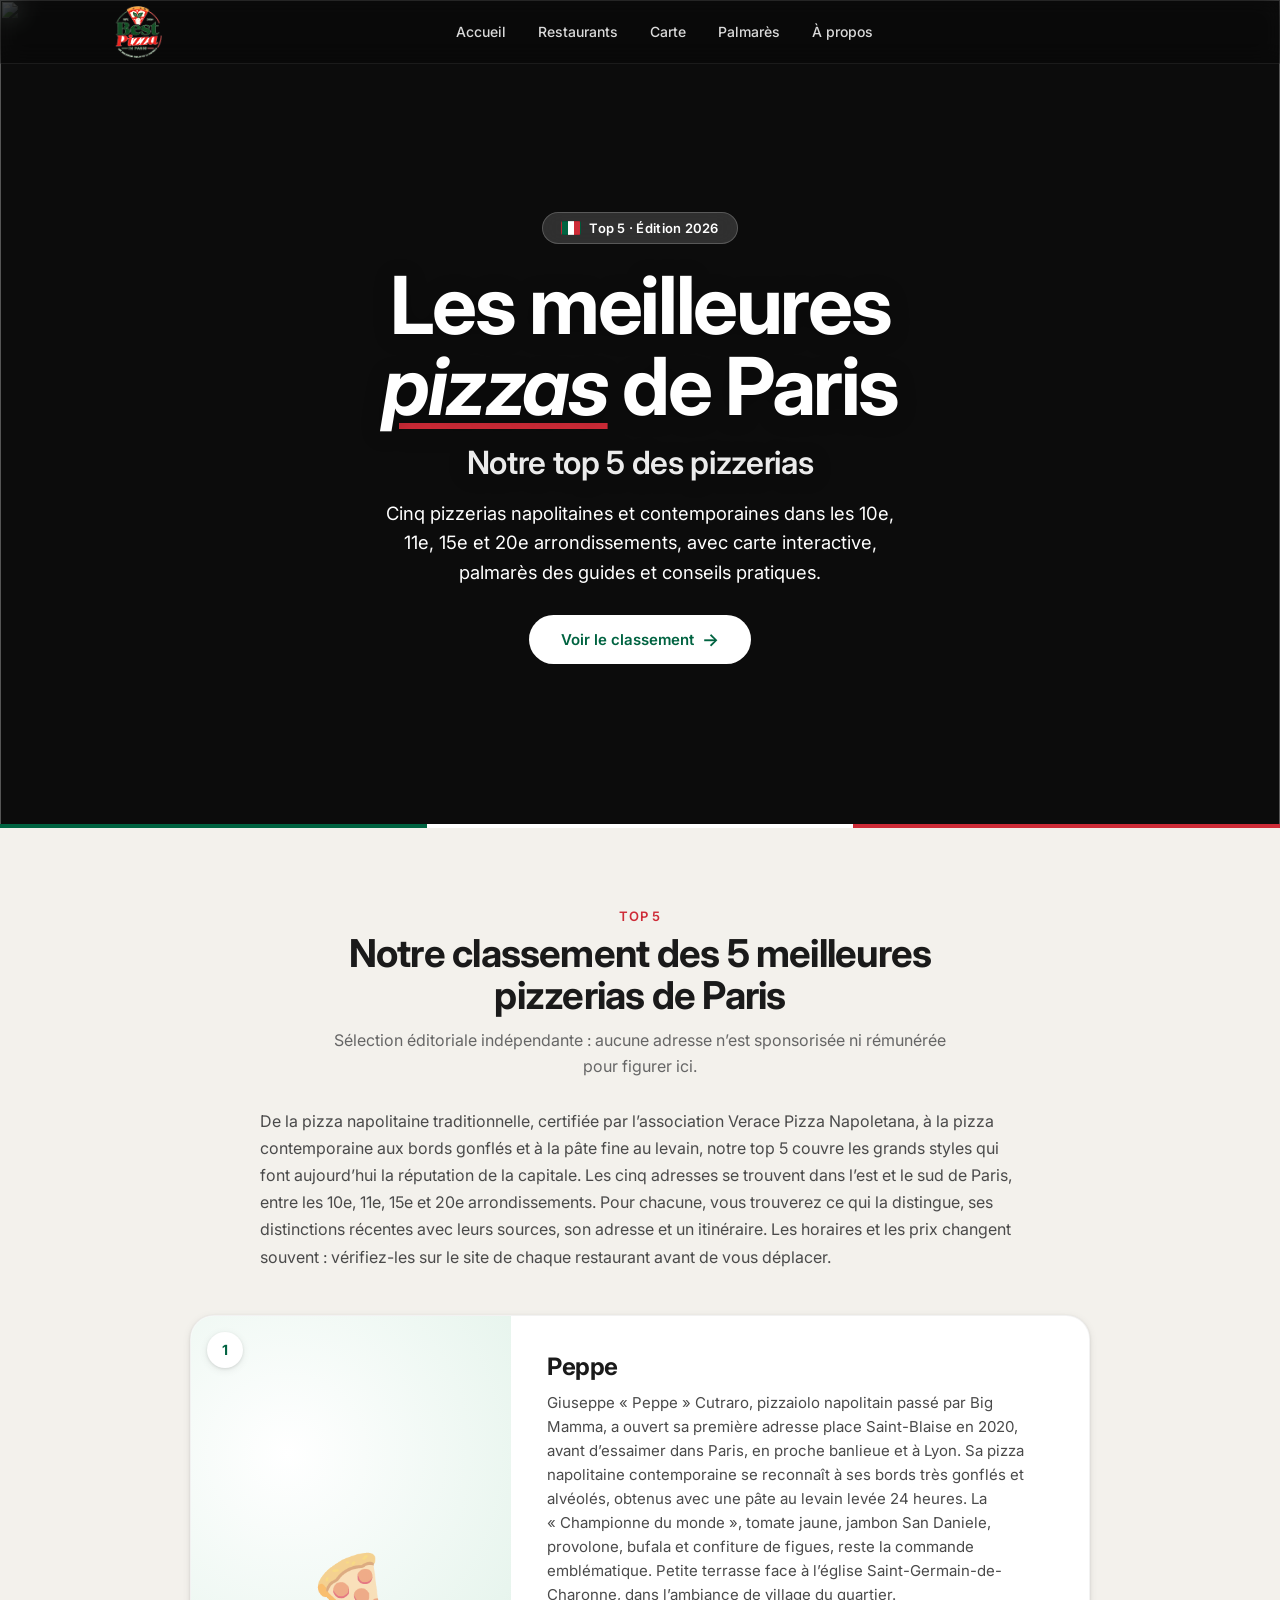
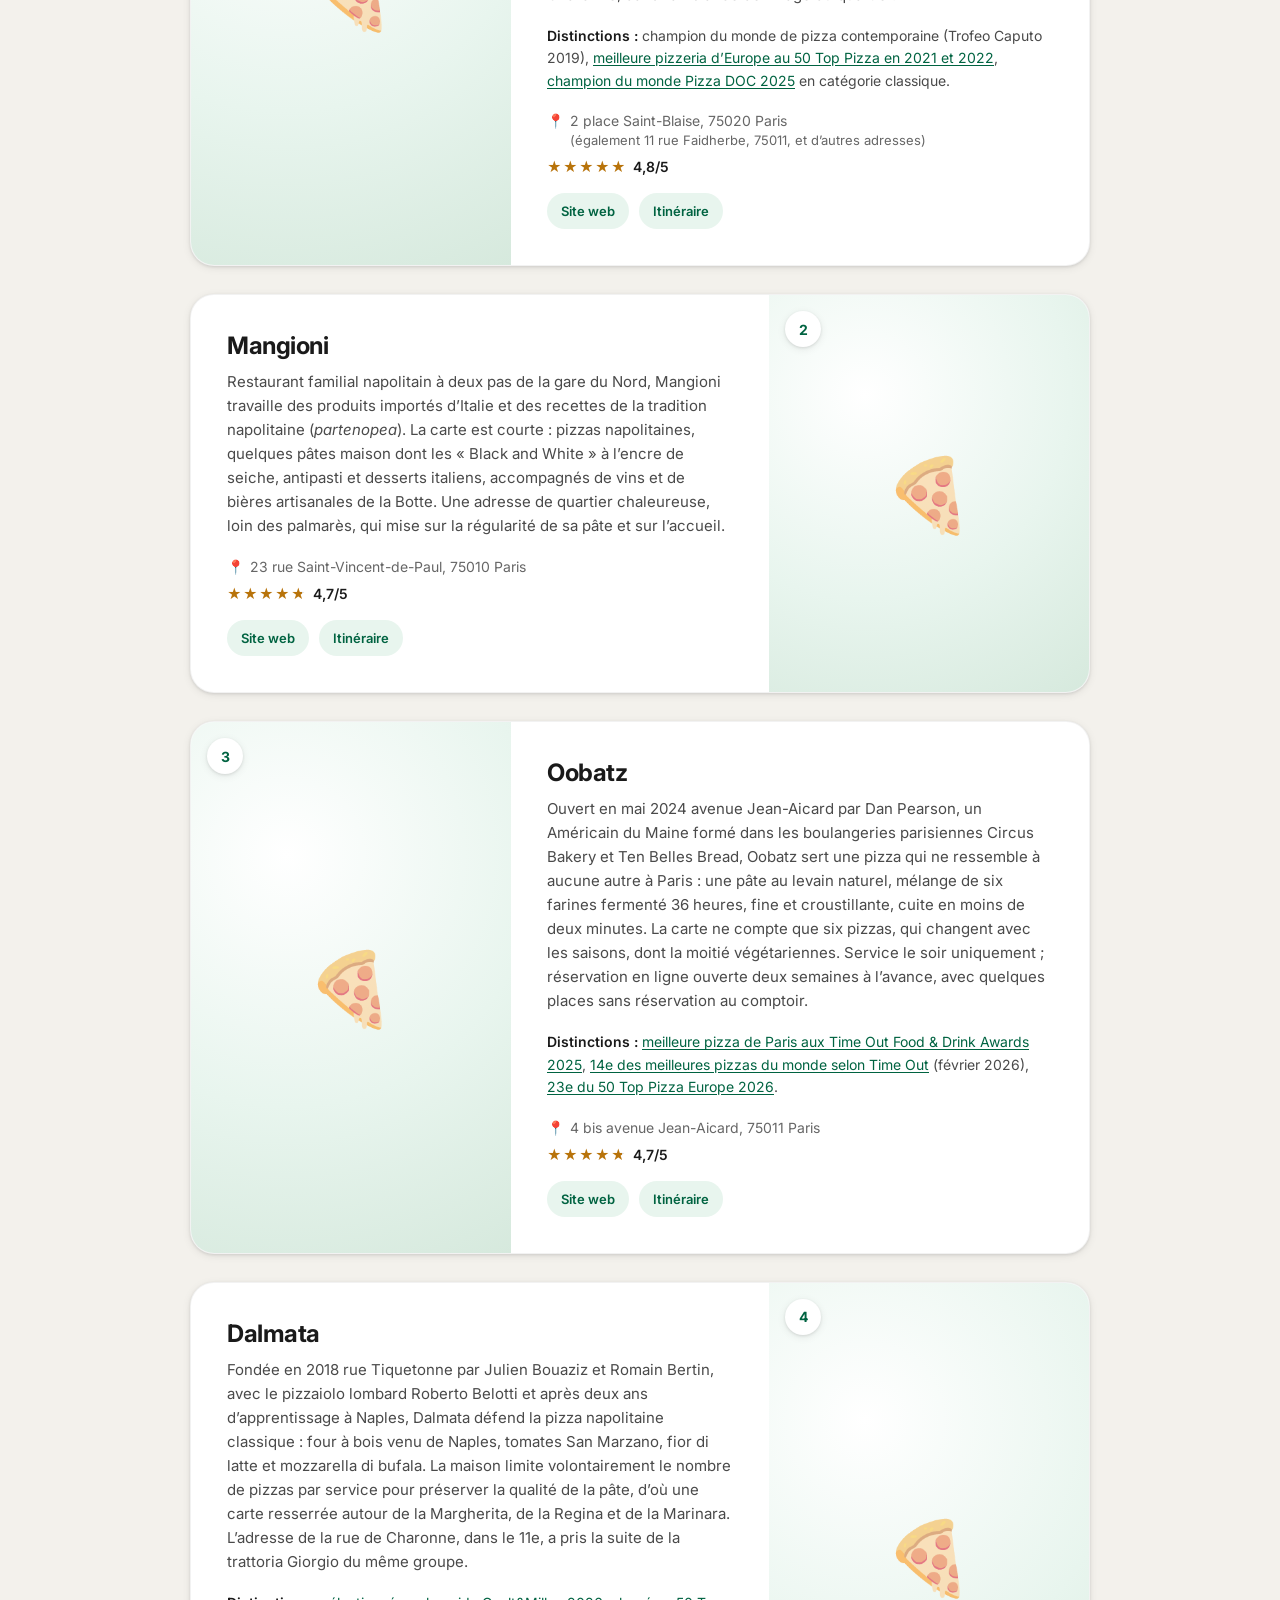
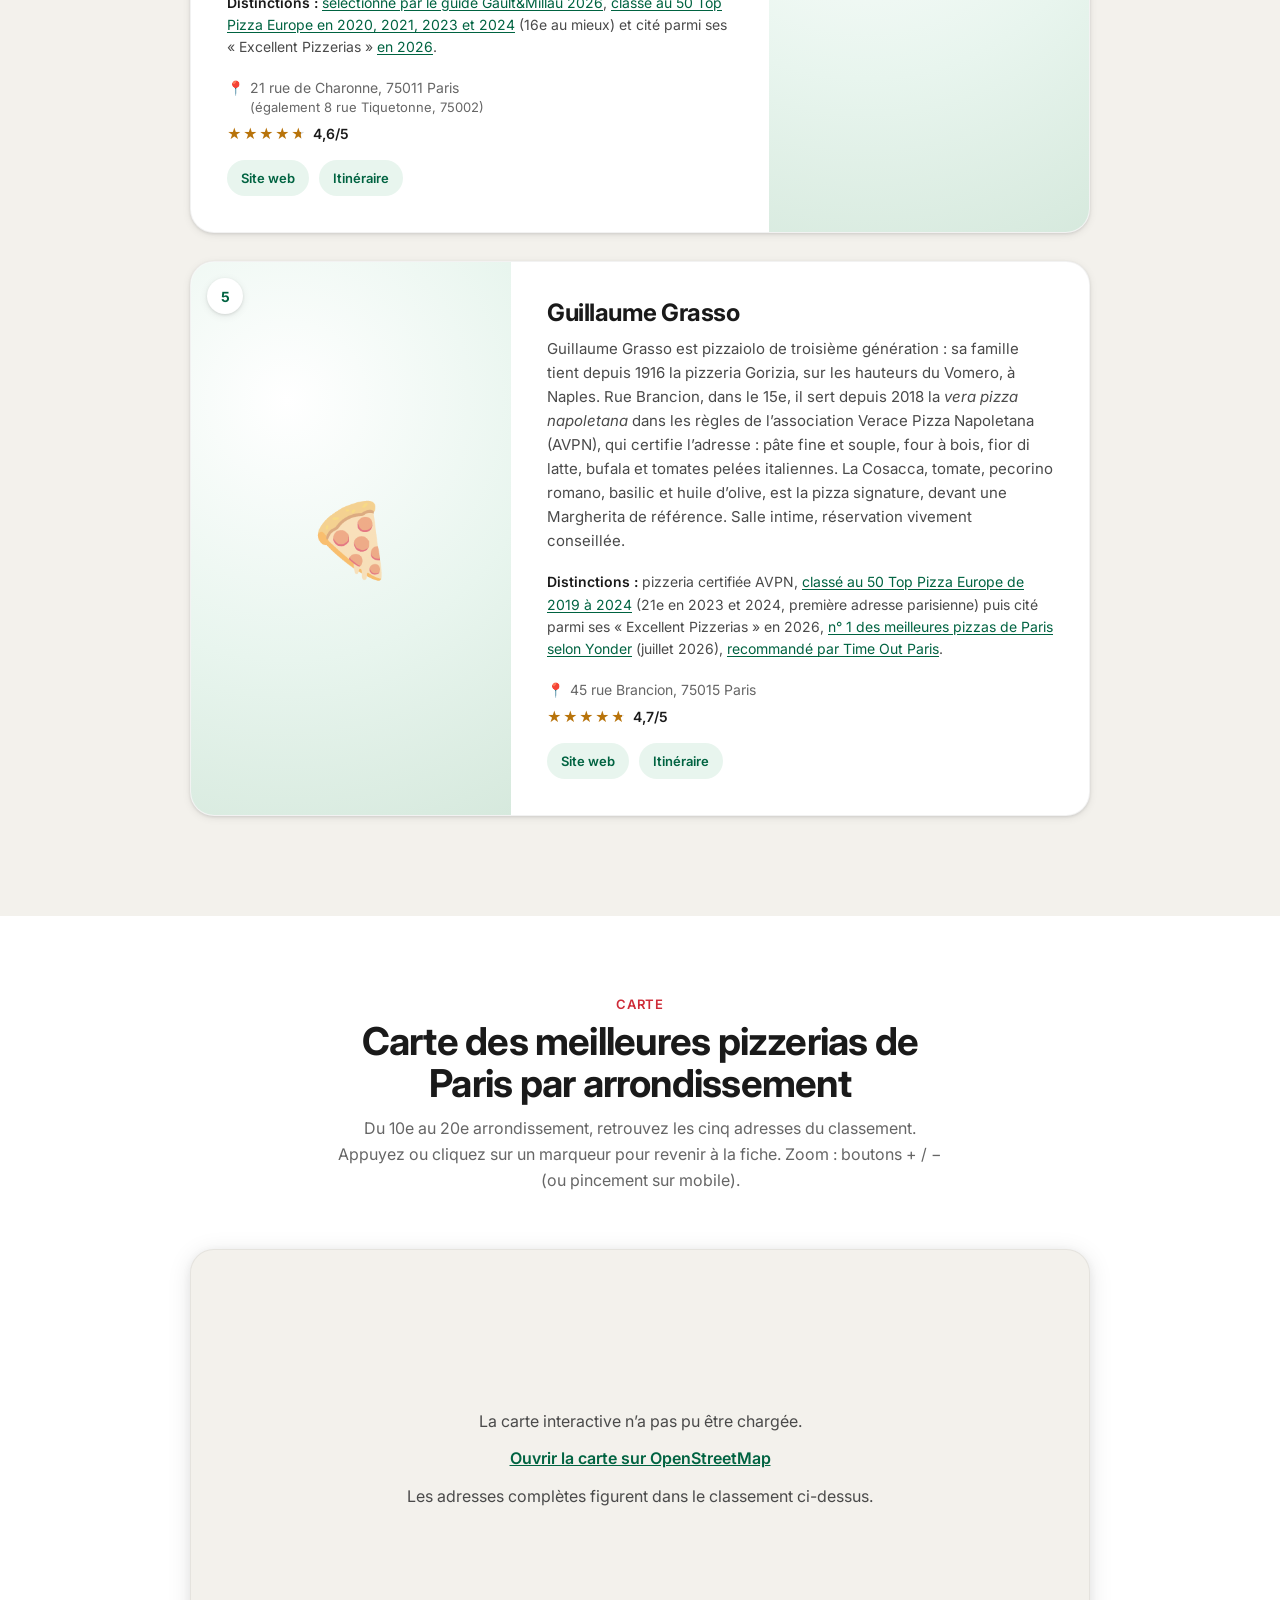
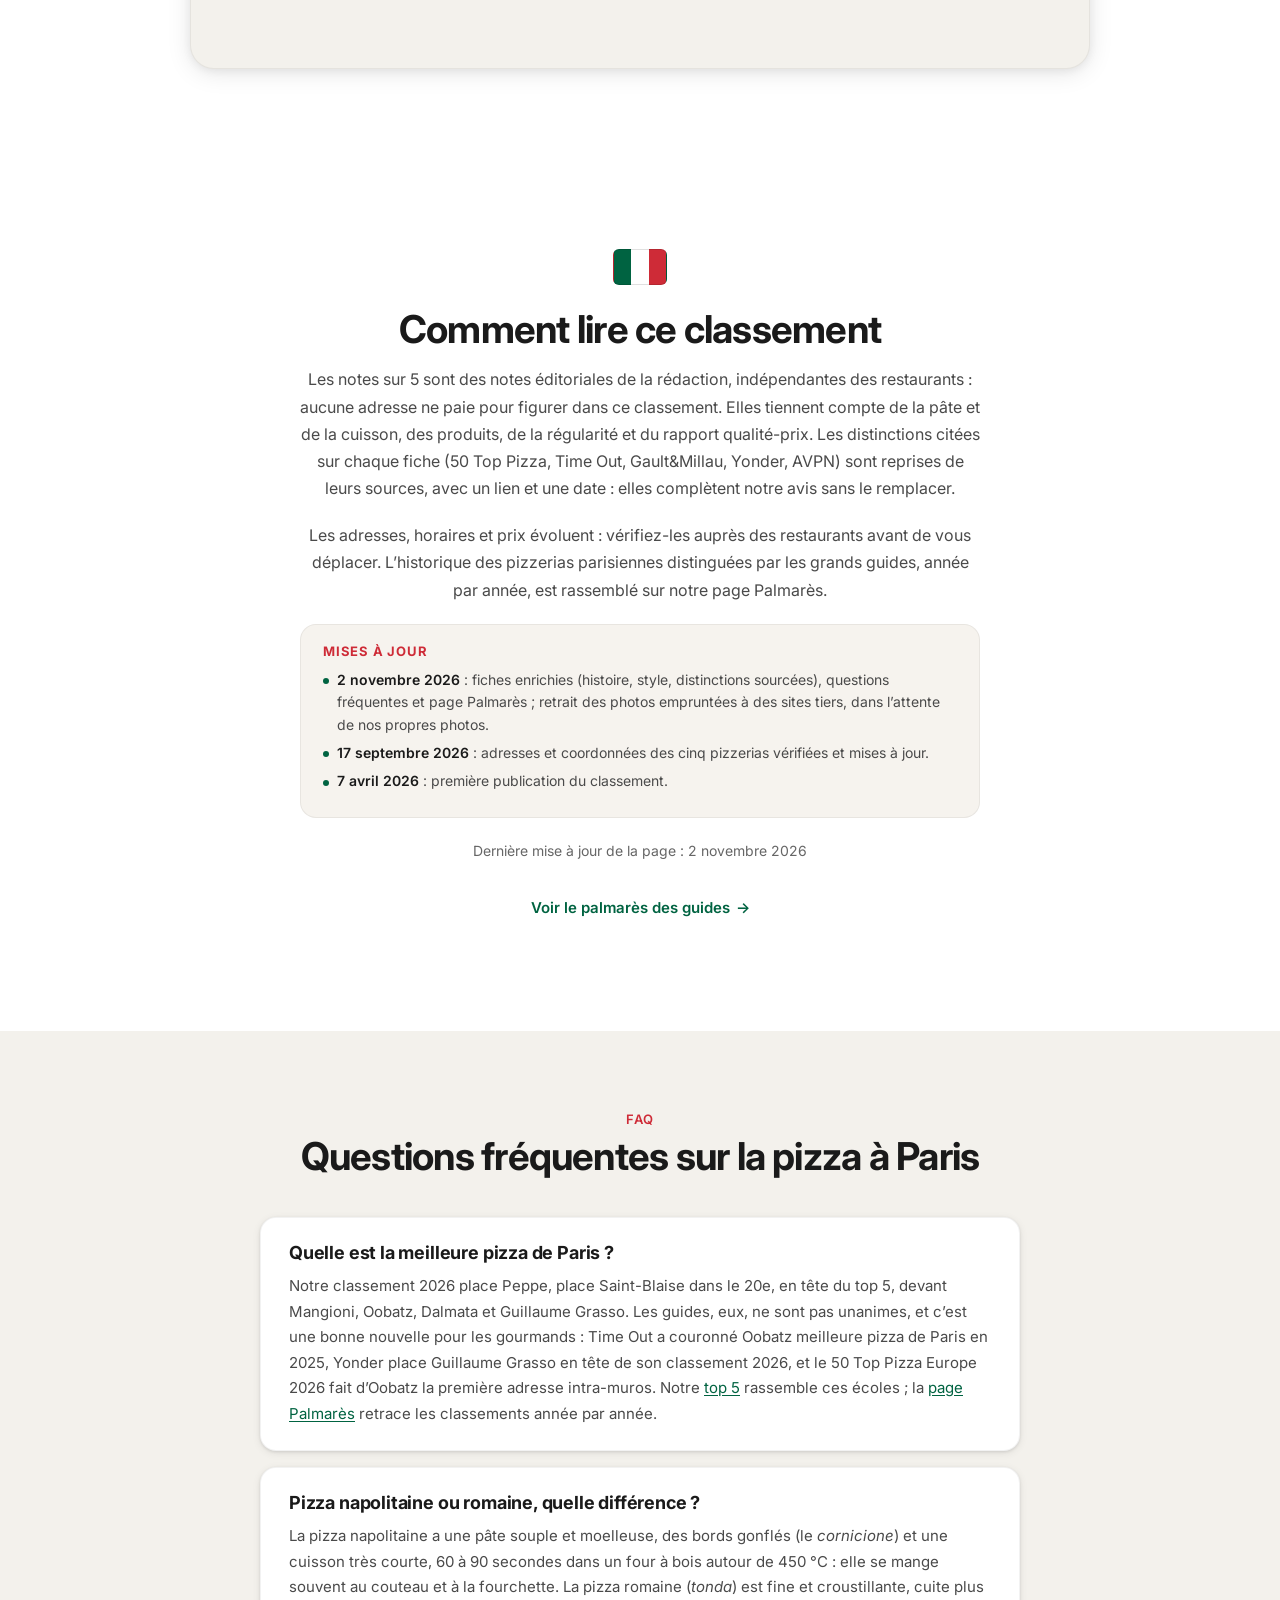
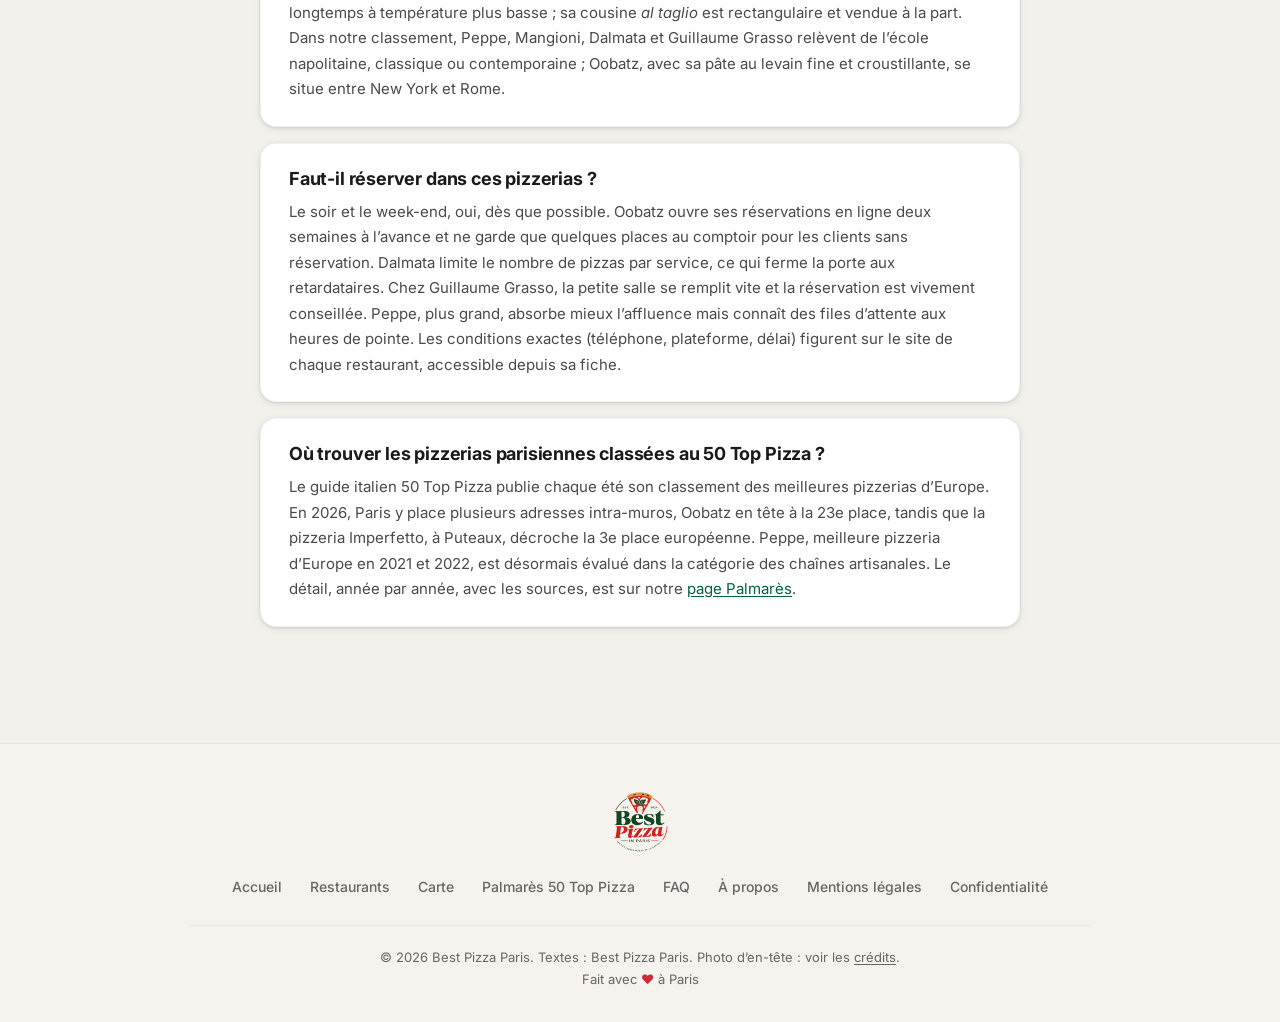
==== commit 292587c7: "Remove third-party hotlinked photos and tighten the CSP - index.html: the five restaurant cards show" ====
--- a/index.html
+++ b/index.html
@@ -267,9 +267,9 @@
         <li class="reveal">
           <article class="card" id="resto-1" aria-labelledby="resto-1-title"
                    data-lat="48.86027" data-lng="2.40370" data-address="2 place Saint-Blaise, 75020 Paris" data-rating="4,8">
-            <div class="card__img-wrap">
+            <div class="card__img-wrap card__img-wrap--placeholder">
               <span class="card__rank" aria-hidden="true">1</span>
-              <img class="card__img" src="https://static.actu.fr/uploads/2022/09/288651900-599443604934325-1453488986606021507-n.jpg" alt="Pizza napolitaine chez Peppe" width="640" height="600" loading="lazy" decoding="async" referrerpolicy="no-referrer">
+              <span class="card__placeholder" aria-hidden="true">🍕</span>
             </div>
             <div class="card__body">
               <h3 class="card__name" id="resto-1-title"><span class="sr-only">N° 1&#160;: </span>Peppe</h3>
@@ -292,9 +292,9 @@
         <li class="reveal">
           <article class="card card--reverse" id="resto-2" aria-labelledby="resto-2-title"
                    data-lat="48.88157" data-lng="2.35255" data-address="23 rue Saint-Vincent-de-Paul, 75010 Paris" data-rating="4,7">
-            <div class="card__img-wrap">
+            <div class="card__img-wrap card__img-wrap--placeholder">
               <span class="card__rank" aria-hidden="true">2</span>
-              <img class="card__img" src="https://assets.ohmyresto.fr/cdn-cgi/image/width=640,format=auto/https://assets.ohmyresto.fr/uploads/restaurant_cm6jerybb00byobge1wo310ml/OMR_GALLERY_SQUARE/792a2351-2412-4ea5-85b0-1803eb37808c" alt="Pizza napolitaine chez Mangioni" width="640" height="600" loading="lazy" decoding="async" referrerpolicy="no-referrer">
+              <span class="card__placeholder" aria-hidden="true">🍕</span>
             </div>
             <div class="card__body">
               <h3 class="card__name" id="resto-2-title"><span class="sr-only">N° 2&#160;: </span>Mangioni</h3>
@@ -317,9 +317,9 @@
         <li class="reveal">
           <article class="card" id="resto-3" aria-labelledby="resto-3-title"
                    data-lat="48.86474" data-lng="2.38187" data-address="4 bis avenue Jean-Aicard, 75011 Paris" data-rating="4,7">
-            <div class="card__img-wrap">
+            <div class="card__img-wrap card__img-wrap--placeholder">
               <span class="card__rank" aria-hidden="true">3</span>
-              <img class="card__img" src="https://www.2foodtrippers.com/wp-content/uploads/2024/10/Courgette-Pizza-Slice-at-Oobatz-Pizza-in-Paris.jpg" alt="Part de pizza à la courgette chez Oobatz" width="640" height="600" loading="lazy" decoding="async" referrerpolicy="no-referrer">
+              <span class="card__placeholder" aria-hidden="true">🍕</span>
             </div>
             <div class="card__body">
               <h3 class="card__name" id="resto-3-title"><span class="sr-only">N° 3&#160;: </span>Oobatz</h3>
@@ -342,9 +342,9 @@
         <li class="reveal">
           <article class="card card--reverse" id="resto-4" aria-labelledby="resto-4-title"
                    data-lat="48.85321" data-lng="2.37487" data-address="21 rue de Charonne, 75011 Paris" data-rating="4,6">
-            <div class="card__img-wrap">
+            <div class="card__img-wrap card__img-wrap--placeholder">
               <span class="card__rank" aria-hidden="true">4</span>
-              <img class="card__img" src="https://www.urbansider.com/wp-content/uploads/2020/05/dalmata-pizza.jpg" alt="Pizza napolitaine chez Dalmata" width="640" height="600" loading="lazy" decoding="async" referrerpolicy="no-referrer">
+              <span class="card__placeholder" aria-hidden="true">🍕</span>
             </div>
             <div class="card__body">
               <h3 class="card__name" id="resto-4-title"><span class="sr-only">N° 4&#160;: </span>Dalmata</h3>
@@ -367,9 +367,9 @@
         <li class="reveal">
           <article class="card" id="resto-5" aria-labelledby="resto-5-title"
                    data-lat="48.83359" data-lng="2.30436" data-address="45 rue Brancion, 75015 Paris" data-rating="4,7">
-            <div class="card__img-wrap">
+            <div class="card__img-wrap card__img-wrap--placeholder">
               <span class="card__rank" aria-hidden="true">5</span>
-              <img class="card__img" src="https://blogger.googleusercontent.com/img/b/R29vZ2xl/AVvXsEgldZlMxCneJ_c28HNqTwhortlOgKepBbInN6k1yF4pCCrtp8AHjUvQbJrBglqzXYckdkNauFd76L8TsLildI1tQ4ZSPHw1ueo_kitAB3Yyd8ACMysuaTuH0QRi5-BmTIAp-jBv3ybjdElh_ZlEmVWsoYWMf4F77k_bUnGdguz_J8rTUGfRST9QOQ7D/s640-rw/20220228_133538.jpg" alt="Pizza napolitaine au four à bois chez Guillaume Grasso" width="640" height="600" loading="lazy" decoding="async" referrerpolicy="no-referrer">
+              <span class="card__placeholder" aria-hidden="true">🍕</span>
             </div>
             <div class="card__body">
               <h3 class="card__name" id="resto-5-title"><span class="sr-only">N° 5&#160;: </span>Guillaume Grasso</h3>
@@ -418,7 +418,7 @@
         <div class="updates reveal" aria-labelledby="updates-title">
           <h3 id="updates-title" class="updates__title">Mises à jour</h3>
           <ul class="updates__list">
-            <li><time datetime="2026-11-02">2 novembre 2026</time>&#160;: fiches enrichies (histoire, style, distinctions sourcées), questions fréquentes et page Palmarès.</li>
+            <li><time datetime="2026-11-02">2 novembre 2026</time>&#160;: fiches enrichies (histoire, style, distinctions sourcées), questions fréquentes et page Palmarès&#160;; retrait des photos empruntées à des sites tiers, dans l’attente de nos propres photos.</li>
             <li><time datetime="2026-09-17">17 septembre 2026</time>&#160;: adresses et coordonnées des cinq pizzerias vérifiées et mises à jour.</li>
             <li><time datetime="2026-04-07">7 avril 2026</time>&#160;: première publication du classement.</li>
           </ul>
@@ -481,7 +481,7 @@
       -->
       <hr class="footer__divider">
       <p class="footer__copy">
-        &copy; 2026 Best Pizza Paris. Textes&#160;: Best Pizza Paris. Photos&#160;: voir les <a href="/mentions-legales.html#credits">crédits</a>.<br>
+        &copy; 2026 Best Pizza Paris. Textes&#160;: Best Pizza Paris. Photo d’en-tête&#160;: voir les <a href="/mentions-legales.html#credits">crédits</a>.<br>
         Fait avec <span class="footer__heart" aria-hidden="true">&#10084;</span><span class="sr-only">amour</span> à Paris
       </p>
     </div>
--- a/styles.css
+++ b/styles.css
@@ -448,6 +448,20 @@
 }
 
 /* ===== ACCUEIL : compléments (v2026-11-02) ===== */
+/* Visuel neutre tant que la pizzeria n'a pas de photo prise par la rédaction
+   (les photos empruntées à des sites tiers ont été retirées le 2 novembre 2026). */
+.card__img-wrap--placeholder {
+  height: auto; min-height: 240px;
+  background: radial-gradient(circle at 30% 25%, #ffffff 0, var(--green-light) 55%, #d6e9dd 100%);
+}
+.card__placeholder {
+  position: absolute; inset: 0; display: flex; align-items: center; justify-content: center;
+  font-size: 72px; line-height: 1; opacity: .55;
+}
+@media (max-width: 768px) {
+  .card__img-wrap--placeholder { height: 150px; min-height: 0; }
+  .card__placeholder { font-size: 56px; }
+}
 .hero__title-sub {
   display: block; font-size: .4em; font-weight: 600; font-style: normal;
   letter-spacing: -.01em; line-height: 1.25; margin-top: .5em; color: rgba(255,255,255,0.92);
